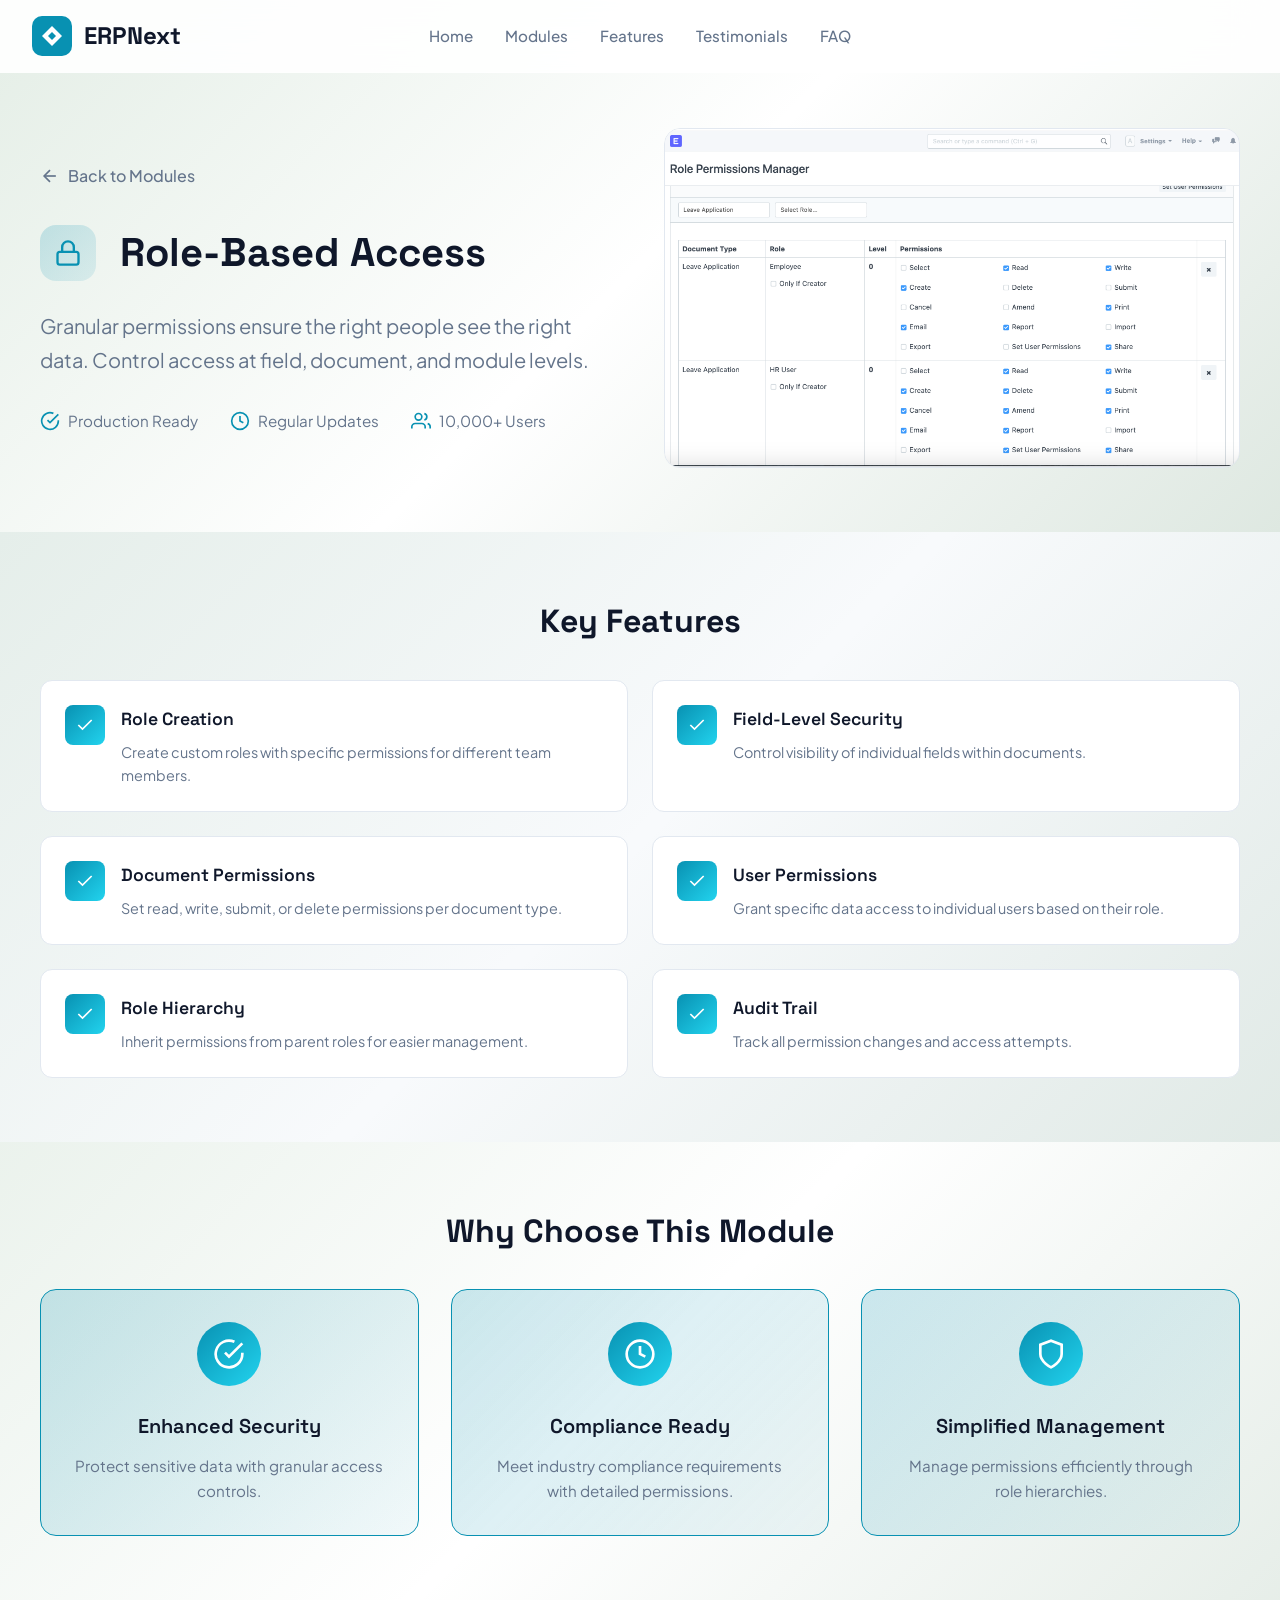
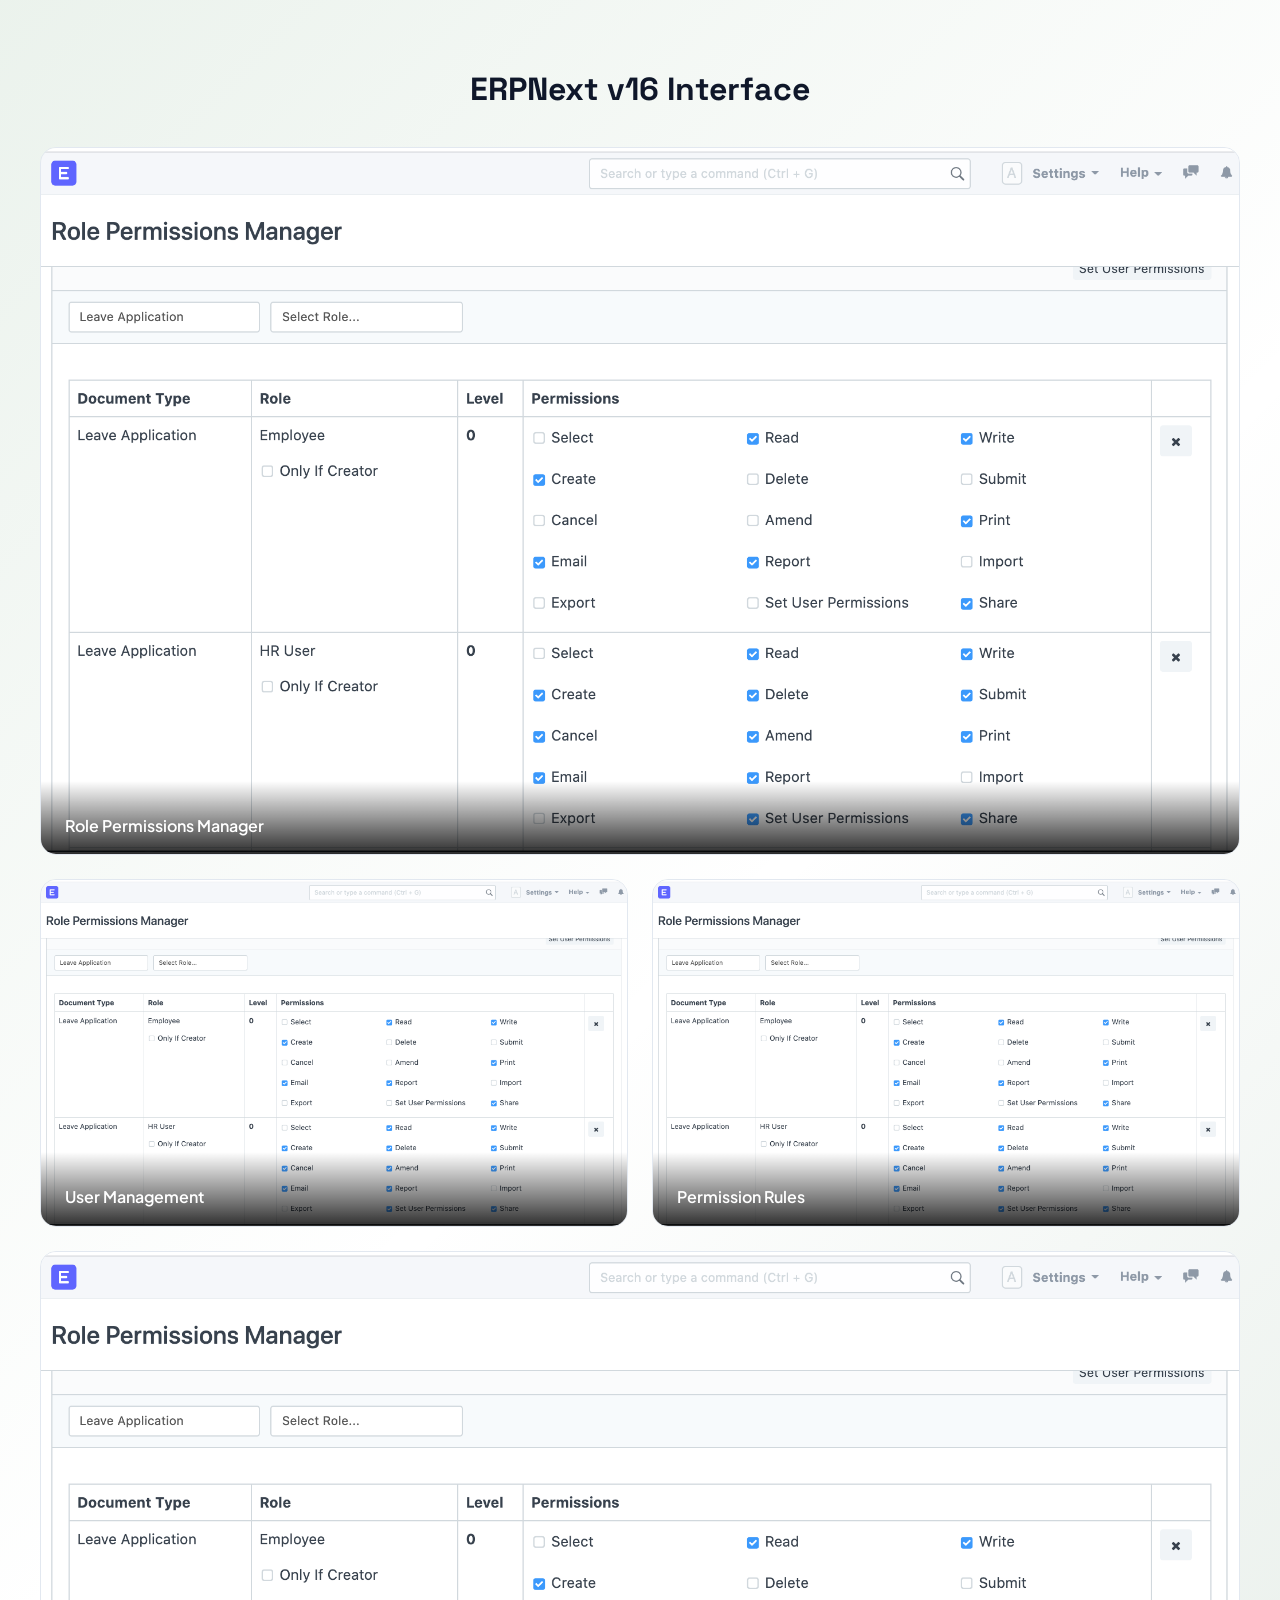
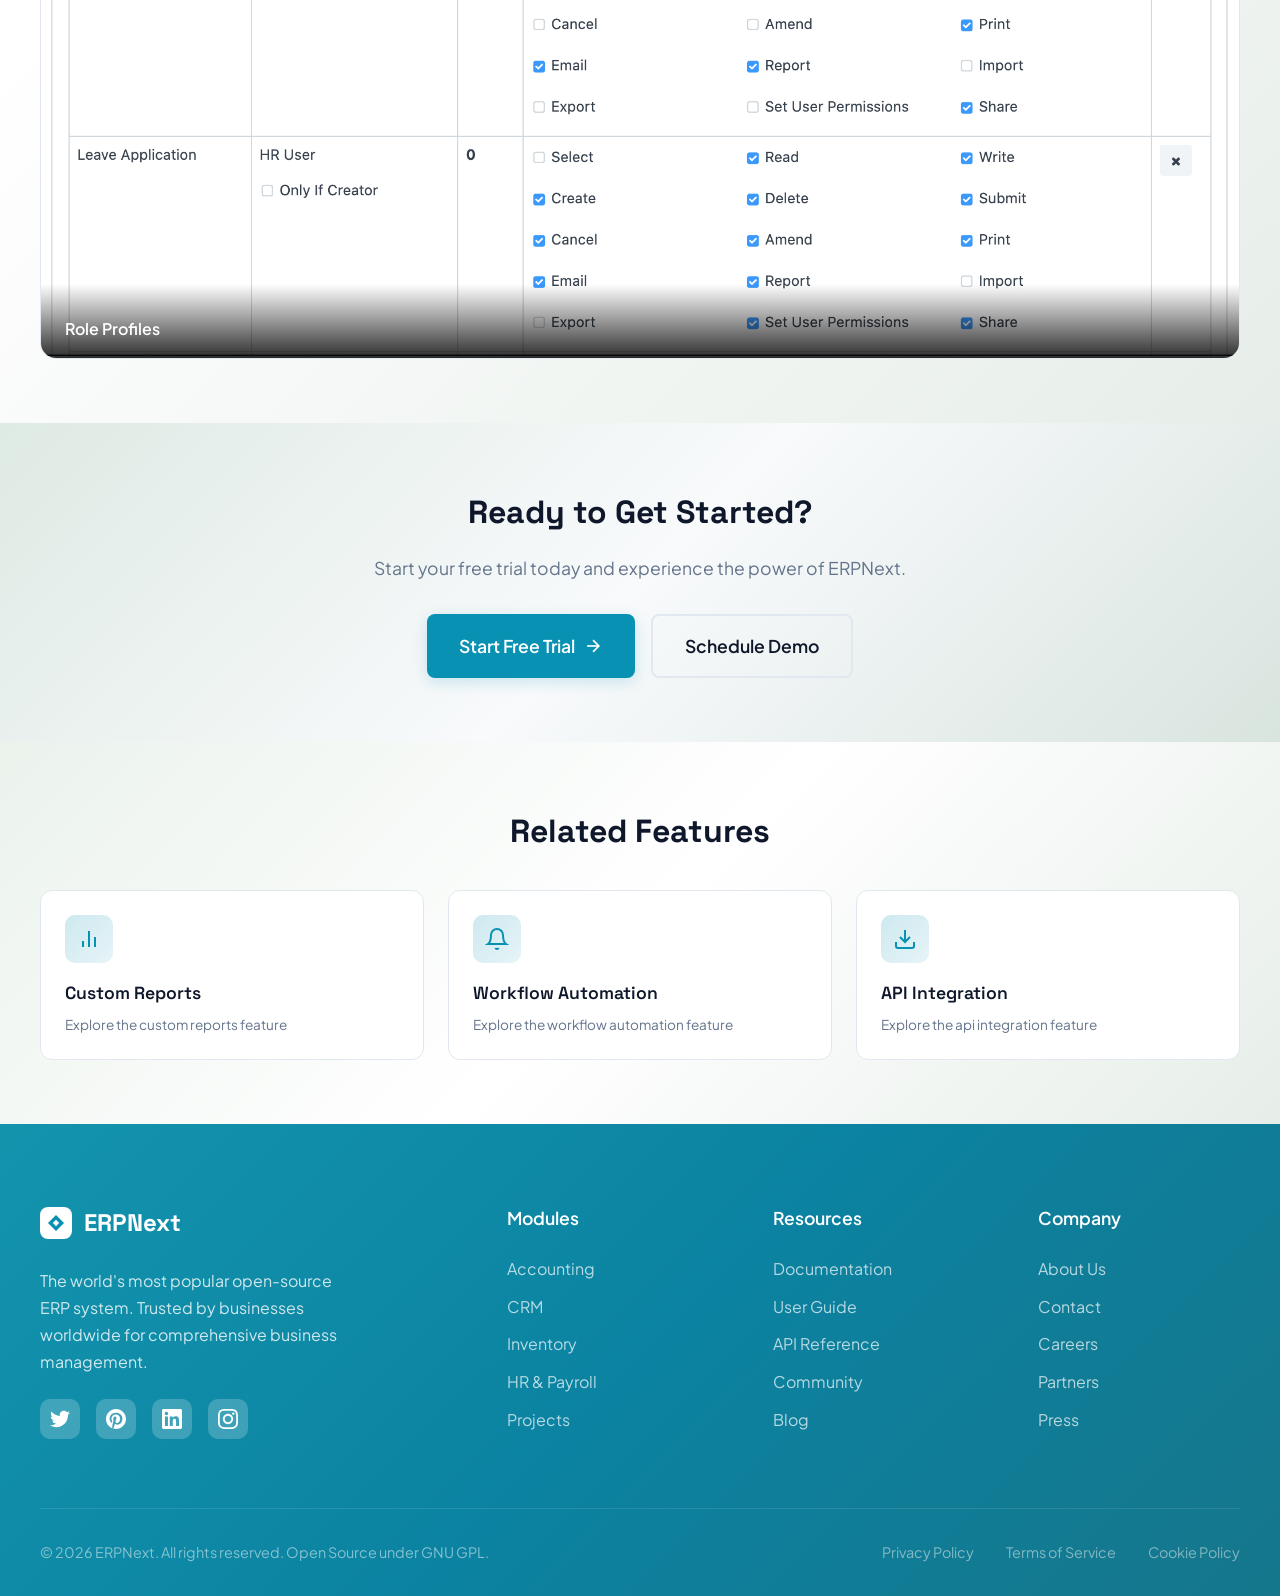
==== feature-detail.html @ 93c8893d "Fix logo link in feature-detail" ====
<!DOCTYPE html>
<html lang="en">
<head>
    <meta charset="UTF-8">
    <meta name="viewport" content="width=device-width, initial-scale=1.0, maximum-scale=1.0, user-scalable=no">
    <title>ERPNext - Feature Details</title>
    <link rel="preconnect" href="https://fonts.googleapis.com">
    <link rel="preconnect" href="https://fonts.gstatic.com" crossorigin>
    <link rel="stylesheet" href="https://fonts.googleapis.com/css2?family=Plus+Jakarta+Sans:wght@400;500;600;700;800&family=Space+Grotesk:wght@500;600;700&display=swap">
    <link rel="icon" type="image/svg+xml" href="data:image/svg+xml,%3Csvg viewBox='0 0 40 40' xmlns='http://www.w3.org/2000/svg'%3E%3Crect width='40' height='40' rx='10' fill='%230891b2'/%3E%3Cpath d='M10 20L20 10L30 20L20 30L10 20Z' fill='white'/%3E%3Cpath d='M20 16L24 20L20 24L16 20L20 16Z' fill='%230891b2'/%3E%3C/svg%3E">
    <link rel="stylesheet" href="styles.css">
    <style>
        /* Module Detail Page Styles */
        * {
            touch-action: manipulation;
        }

        html {
            touch-action: manipulation;
            -webkit-text-size-adjust: none;
            -moz-text-size-adjust: none;
            -ms-text-size-adjust: none;
            text-size-adjust: none;
        }

        .module-detail-layout {
            display: grid;
            grid-template-columns: 1fr 1fr;
            gap: 3rem;
            align-items: center;
        }

.module-detail-content {
            order: 1;
        }

        .module-detail-visual {
            order: 2;
        }

.module-detail-visual {
            cursor: pointer;
        }

        .module-detail-visual img {
            cursor: pointer;
        }

        /* Screenshot Modal */
        .screenshot-modal {
            display: none;
            position: fixed;
            inset: 0;
            background: rgba(0, 0, 0, 0.9);
            z-index: 9999;
            align-items: center;
            justify-content: center;
            padding: 2rem;
            touch-action: auto;
        }

        .screenshot-modal.active {
            display: flex;
        }

        .screenshot-modal img {
            max-width: 95%;
            max-height: 95vh;
            border-radius: 12px;
            box-shadow: 0 20px 60px rgba(0, 0, 0, 0.5);
            transform-origin: center center;
            transition: transform 0.1s ease-out;
        }

        .screenshot-modal .modal-close {
            position: absolute;
            top: 1.5rem;
            right: 1.5rem;
            width: 48px;
            height: 48px;
            background: rgba(255, 255, 255, 0.1);
            border: none;
            border-radius: 50%;
            cursor: pointer;
            display: flex;
            align-items: center;
            justify-content: center;
        }

        .screenshot-modal .modal-close svg {
            width: 24px;
            height: 24px;
            stroke: white;
        }

        .screenshot-modal .modal-close:hover {
            background: rgba(255, 255, 255, 0.2);
        }

        .module-detail-visual img {
            width: 100%;
            border-radius: 16px;
            box-shadow: 0 20px 60px rgba(0, 0, 0, 0.15);
            border: 1px solid var(--border);
            position: relative;
            transition: transform 0.3s ease, box-shadow 0.3s ease;
        }

        .module-detail-visual:hover img {
            transform: translateY(-8px);
            box-shadow: 0 30px 80px rgba(0, 0, 0, 0.25);
        }

        .module-detail-visual {
            overflow: hidden;
            border-radius: 16px;
        }

        .module-detail-visual {
            position: relative;
            cursor: pointer;
        }

        .module-detail-visual .screenshot-logo-watermark {
            position: absolute;
            top: 0;
            left: 0;
            width: 36px;
            height: 36px;
            background: #0891b2;
            display: flex;
            align-items: center;
            justify-content: center;
            box-shadow: 0 4px 12px rgba(8, 145, 178, 0.35);
            z-index: 10;
            pointer-events: none;
        }

        .module-detail-visual .screenshot-logo-watermark svg {
            width: 20px;
            height: 20px;
        }

        .module-detail-visual .screenshot-logo-watermark svg rect {
            fill: #0891b2;
        }

        .module-detail-visual .screenshot-logo-watermark svg path:first-child {
            fill: #ffffff;
        }

        .module-detail-visual .screenshot-logo-watermark svg path:last-child {
            fill: #0891b2;
        }

        @media (max-width: 900px) {
            .module-detail-layout {
                grid-template-columns: 1fr;
            }
            .module-detail-content {
                order: 1;
            }
            .module-detail-visual {
                order: 2;
            }
        }

        .module-detail-header {
            padding: 8rem 2rem 4rem;
            background: var(--surface);
            position: relative;
            overflow: hidden;
        }

        .module-detail-header::before {
            content: '';
            position: absolute;
            inset: 0;
            background: linear-gradient(135deg, rgba(120, 170, 130, 0.2) 0%, transparent 50%, rgba(90, 140, 105, 0.2) 100%);
            pointer-events: none;
            z-index: 0;
        }

        .module-detail-container {
            max-width: 1200px;
            margin: 0 auto;
            position: relative;
            z-index: 1;
        }

        .back-link {
            display: inline-flex;
            align-items: center;
            gap: 0.5rem;
            color: var(--text-muted);
            text-decoration: none;
            font-weight: 500;
            margin-bottom: 2rem;
            transition: color 0.3s ease;
        }

        .back-link:hover {
            color: var(--accent);
        }

        .back-link svg {
            width: 1.25rem;
            height: 1.25rem;
        }

        .module-detail-title {
            display: flex;
            align-items: center;
            gap: 1.5rem;
            margin-bottom: 1.5rem;
        }

        .module-detail-icon {
            width: 3.5rem;
            height: 3.5rem;
            background: linear-gradient(135deg, var(--accent-glow) 0%, rgba(8, 145, 178, 0.1) 100%);
            border-radius: 1rem;
            display: flex;
            align-items: center;
            justify-content: center;
            color: var(--accent);
        }

        .module-detail-icon svg {
            width: 1.75rem;
            height: 1.75rem;
        }

        .module-detail-title h1 {
            font-family: 'Space Grotesk', sans-serif;
            font-size: 2.5rem;
            font-weight: 700;
            color: var(--primary);
            margin: 0;
        }

        .module-detail-description {
            font-size: 1.25rem;
            color: var(--text-muted);
            max-width: 800px;
            line-height: 1.7;
            margin-bottom: 2rem;
        }

        .module-meta {
            display: flex;
            gap: 2rem;
            flex-wrap: wrap;
        }

        .meta-item {
            display: flex;
            align-items: center;
            gap: 0.5rem;
            color: var(--text-muted);
            font-size: 0.95rem;
        }

        .meta-item svg {
            width: 1.25rem;
            height: 1.25rem;
            color: var(--accent);
        }

        /* Features List Section */
        .module-features {
            padding: 4rem 2rem;
            background: var(--surface-alt);
            position: relative;
        }

        .module-features::before {
            content: '';
            position: absolute;
            inset: 0;
            background: linear-gradient(135deg, rgba(120, 170, 130, 0.15) 0%, transparent 50%, rgba(90, 140, 105, 0.15) 100%);
            pointer-events: none;
            z-index: 0;
        }

        .features-container {
            max-width: 1200px;
            margin: 0 auto;
            position: relative;
            z-index: 1;
        }

        .features-section-title {
            font-family: 'Space Grotesk', sans-serif;
            font-size: 2rem;
            font-weight: 700;
            color: var(--primary);
            margin-bottom: 2rem;
            text-align: center;
        }

        .features-list {
            display: grid;
            grid-template-columns: repeat(2, 1fr);
            gap: 1.5rem;
        }

        .feature-item {
            background: var(--surface);
            border: 1px solid var(--border);
            border-radius: 12px;
            padding: 1.5rem;
            display: flex;
            align-items: flex-start;
            gap: 1rem;
            transition: all 0.3s ease;
        }

        .feature-item:hover {
            border-color: var(--accent);
            transform: translateY(-2px);
            box-shadow: 0 10px 30px rgba(0, 0, 0, 0.08);
        }

        .feature-item-icon {
            width: 2.5rem;
            height: 2.5rem;
            background: linear-gradient(135deg, var(--accent) 0%, var(--accent-light) 100%);
            border-radius: 8px;
            display: flex;
            align-items: center;
            justify-content: center;
            color: white;
            flex-shrink: 0;
        }

        .feature-item-icon svg {
            width: 1.25rem;
            height: 1.25rem;
        }

        .feature-item-content h3 {
            font-family: 'Space Grotesk', sans-serif;
            font-size: 1.1rem;
            font-weight: 600;
            color: var(--primary);
            margin-bottom: 0.5rem;
        }

        .feature-item-content p {
            color: var(--text-muted);
            font-size: 0.9rem;
            line-height: 1.6;
            margin: 0;
        }

        /* Benefits Section */
        .module-benefits {
            padding: 4rem 2rem;
            background: var(--surface);
            position: relative;
        }

        .module-benefits::before {
            content: '';
            position: absolute;
            inset: 0;
            background: linear-gradient(135deg, rgba(120, 170, 130, 0.15) 0%, transparent 50%, rgba(90, 140, 105, 0.15) 100%);
            pointer-events: none;
            z-index: 0;
        }

        .benefits-container {
            max-width: 1200px;
            margin: 0 auto;
            position: relative;
            z-index: 1;
        }

        .benefits-grid {
            display: grid;
            grid-template-columns: repeat(3, 1fr);
            gap: 2rem;
        }

        .benefit-card {
            background: linear-gradient(135deg, var(--accent-glow) 0%, rgba(8, 145, 178, 0.05) 100%);
            border: 1px solid var(--accent);
            border-radius: 16px;
            padding: 2rem;
            text-align: center;
            transition: all 0.3s ease;
        }

        .benefit-card:hover {
            transform: translateY(-0.5rem);
            box-shadow: 0 15px 40px rgba(8, 145, 178, 0.15);
        }

        .benefit-icon {
            width: 4rem;
            height: 4rem;
            background: linear-gradient(135deg, var(--accent) 0%, var(--accent-light) 100%);
            border-radius: 50%;
            display: flex;
            align-items: center;
            justify-content: center;
            color: white;
            margin: 0 auto 1.5rem;
        }

        .benefit-icon svg {
            width: 2rem;
            height: 2rem;
        }

        .benefit-card h3 {
            font-family: 'Space Grotesk', sans-serif;
            font-size: 1.25rem;
            font-weight: 600;
            color: var(--primary);
            margin-bottom: 0.75rem;
        }

        .benefit-card p {
            color: var(--text-muted);
            font-size: 0.95rem;
            line-height: 1.6;
            margin: 0;
        }

        /* CTA Section */
        .module-cta {
            padding: 4rem 2rem;
            background: var(--surface-alt);
            position: relative;
            text-align: center;
        }

        .module-cta::before {
            content: '';
            position: absolute;
            inset: 0;
            background: linear-gradient(135deg, rgba(120, 170, 130, 0.2) 0%, transparent 50%, rgba(90, 140, 105, 0.2) 100%);
            pointer-events: none;
            z-index: 0;
        }

        .module-cta-content {
            position: relative;
            z-index: 1;
            max-width: 600px;
            margin: 0 auto;
        }

        .module-cta h2 {
            font-family: 'Space Grotesk', sans-serif;
            font-size: 2rem;
            font-weight: 700;
            color: var(--primary);
            margin-bottom: 1rem;
        }

        .module-cta p {
            color: var(--text-muted);
            margin-bottom: 2rem;
            font-size: 1.1rem;
        }

        /* Related Modules */
        .related-modules {
            padding: 4rem 2rem;
            background: var(--surface);
            position: relative;
        }

        .related-modules::before {
            content: '';
            position: absolute;
            inset: 0;
            background: linear-gradient(135deg, rgba(120, 170, 130, 0.15) 0%, transparent 50%, rgba(90, 140, 105, 0.15) 100%);
            pointer-events: none;
            z-index: 0;
        }

        .related-container {
            max-width: 1200px;
            margin: 0 auto;
            position: relative;
            z-index: 1;
        }

        .related-grid {
            display: grid;
            grid-template-columns: repeat(3, 1fr);
            gap: 1.5rem;
        }

        .related-card {
            background: var(--surface);
            border: 1px solid var(--border);
            border-radius: 12px;
            padding: 1.5rem;
            text-decoration: none;
            transition: all 0.3s ease;
            display: block;
        }

        .related-card:hover {
            border-color: var(--accent);
            transform: translateY(-0.25rem);
            box-shadow: 0 10px 30px rgba(0, 0, 0, 0.08);
        }

        .related-card-icon {
            width: 3rem;
            height: 3rem;
            background: linear-gradient(135deg, var(--accent-glow) 0%, rgba(8, 145, 178, 0.1) 100%);
            border-radius: 10px;
            display: flex;
            align-items: center;
            justify-content: center;
            color: var(--accent);
            margin-bottom: 1rem;
        }

        .related-card-icon svg {
            width: 1.5rem;
            height: 1.5rem;
        }

        .related-card h3 {
            font-family: 'Space Grotesk', sans-serif;
            font-size: 1.1rem;
            font-weight: 600;
            color: var(--primary);
            margin-bottom: 0.5rem;
        }

        .related-card p {
            color: var(--text-muted);
            font-size: 0.85rem;
            line-height: 1.5;
            margin: 0;
        }

        /* Screenshots Section */
        .module-screenshots {
            padding: 4rem 2rem;
            background: var(--surface);
            position: relative;
        }

        .module-screenshots::before {
            content: '';
            position: absolute;
            inset: 0;
            background: linear-gradient(135deg, rgba(120, 170, 130, 0.15) 0%, transparent 50%, rgba(90, 140, 105, 0.15) 100%);
            pointer-events: none;
            z-index: 0;
        }

        .screenshots-container {
            max-width: 1200px;
            margin: 0 auto;
            position: relative;
            z-index: 1;
        }

        .screenshot-gallery {
            display: grid;
            grid-template-columns: repeat(2, 1fr);
            gap: 1.5rem;
        }

.screenshot-item {
            border-radius: 16px;
            overflow: hidden;
            border: 1px solid var(--border);
            background: var(--surface);
            transition: all 0.3s ease;
            position: relative;
        }

        .screenshot-item .screenshot-logo-watermark {
            position: absolute;
            top: 1rem;
            right: 1rem;
        }

        .screenshot-item:hover {
            transform: translateY(-0.25rem);
            box-shadow: 0 15px 40px rgba(0, 0, 0, 0.12);
            border-color: var(--accent);
        }

        .screenshot-item.full-width {
            grid-column: span 2;
        }

        .screenshot-item img {
            width: 100%;
            height: auto;
            display: block;
            transition: transform 0.3s ease;
        }

        .screenshot-item:hover img {
            transform: scale(1.02);
        }

        .screenshot-label {
            position: absolute;
            bottom: 0;
            left: 0;
            right: 0;
            background: linear-gradient(to top, rgba(0,0,0,0.8), transparent);
            color: white;
            padding: 2rem 1.5rem 1rem;
            font-weight: 600;
            font-size: 1rem;
        }

        /* Mobile Styles */
        @media (max-width: 1024px) {
            .module-detail-header {
                padding: 6rem 1.5rem 3rem;
            }

            .module-detail-title {
                flex-direction: column;
                align-items: flex-start;
                gap: 1rem;
            }

            .module-detail-title h1 {
                font-size: 2.5rem;
            }

            .features-list {
                grid-template-columns: 1fr;
            }

            .benefits-grid {
                grid-template-columns: 1fr;
            }

            .related-grid {
                grid-template-columns: 1fr;
            }

            .screenshot-gallery {
                grid-template-columns: 1fr;
            }

            .screenshot-item.full-width {
                grid-column: span 1;
            }

            .module-features,
            .module-benefits,
            .module-cta,
            .related-modules,
            .module-screenshots {
                padding: 3rem 1.5rem;
            }
        }

        @media (max-width: 480px) {
            .module-detail-title h1 {
                font-size: 2rem;
            }

            .module-detail-icon {
                width: 4rem;
                height: 4rem;
            }

            .module-meta {
                flex-direction: column;
                gap: 1rem;
            }
        }

        /* Hide sections not for current module */
        .hidden {
            display: none !important;
        }
    </style>
</head>
<body>
    <!-- Navigation -->
    <nav class="nav">
        <a href="/home" class="nav-logo">
            <svg viewBox="0 0 40 40" fill="none" xmlns="http://www.w3.org/2000/svg">
                <rect width="40" height="40" rx="10" fill="#0891b2"/>
                <path d="M10 20L20 10L30 20L20 30L10 20Z" fill="white"/>
                <path d="M20 16L24 20L20 24L16 20L20 16Z" fill="#0891b2"/>
            </svg>
            <span>ERPNext</span>
        </a>
        <button class="nav-toggle" aria-label="Toggle menu">
            <svg class="icon-hamburger" viewBox="0 0 24 24" fill="none" stroke="currentColor" stroke-width="2">
                <line x1="3" y1="6" x2="21" y2="6"></line>
                <line x1="3" y1="12" x2="21" y2="12"></line>
                <line x1="3" y1="18" x2="21" y2="18"></line>
            </svg>
            <svg class="icon-close" viewBox="0 0 24 24" fill="none" stroke="currentColor" stroke-width="2" style="display: none;">
                <line x1="18" y1="6" x2="6" y2="18"></line>
                <line x1="6" y1="6" x2="18" y2="18"></line>
            </svg>
        </button>
        <ul class="nav-links">
            <li><a href="/home#hero">Home</a></li>
            <li><a href="/home#modules">Modules</a></li>
            <li><a href="/home#features">Features</a></li>
            <li><a href="/home#testimonials">Testimonials</a></li>
            <li><a href="/home#faq">FAQ</a></li>
        </ul>
    </nav>

    <!-- Screenshot Modal -->
    <div class="screenshot-modal" id="screenshotModal">
        <button class="modal-close" onclick="closeModal()">
            <svg viewBox="0 0 24 24" fill="none" stroke-width="2">
                <line x1="18" y1="6" x2="6" y2="18"></line>
                <line x1="6" y1="6" x2="18" y2="18"></line>
            </svg>
        </button>
        <img src="" alt="Full size screenshot" id="modalImage">
    </div>

    <!-- Module Detail Header -->
    <header class="module-detail-header">
        <div class="module-detail-container">
            <div class="module-detail-layout">
                <div class="module-detail-content">
                    <a href="/home#modules" class="back-link">
                        <svg viewBox="0 0 24 24" fill="none" stroke="currentColor" stroke-width="2">
                            <line x1="19" y1="12" x2="5" y2="12"></line>
                            <polyline points="12 19 5 12 12 5"></polyline>
                        </svg>
                        Back to Modules
                    </a>
                    <div class="module-detail-title">
                        <div class="module-detail-icon" id="moduleIcon">
                            <!-- Dynamic icon -->
                        </div>
                        <h1 id="moduleTitle">Module Name</h1>
                    </div>
                    <p class="module-detail-description" id="moduleDescription">
                        Module description goes here.
                    </p>
                    <div class="module-meta">
                        <div class="meta-item">
                            <svg viewBox="0 0 24 24" fill="none" stroke="currentColor" stroke-width="2">
                                <path d="M22 11.08V12a10 10 0 1 1-5.93-9.14"></path>
                                <polyline points="22 4 12 14.01 9 11.01"></polyline>
                            </svg>
                            <span>Production Ready</span>
                        </div>
                        <div class="meta-item">
                            <svg viewBox="0 0 24 24" fill="none" stroke="currentColor" stroke-width="2">
                                <circle cx="12" cy="12" r="10"></circle>
                                <polyline points="12 6 12 12 16 14"></polyline>
                            </svg>
                            <span>Regular Updates</span>
                        </div>
                        <div class="meta-item">
                            <svg viewBox="0 0 24 24" fill="none" stroke="currentColor" stroke-width="2">
                                <path d="M17 21v-2a4 4 0 0 0-4-4H5a4 4 0 0 0-4 4v2"></path>
                                <circle cx="9" cy="7" r="4"></circle>
                                <path d="M23 21v-2a4 4 0 0 0-3-3.87"></path>
                                <path d="M16 3.13a4 4 0 0 1 0 7.75"></path>
                            </svg>
                            <span>10,000+ Users</span>
                        </div>
                    </div>
                </div>
                <div class="module-detail-visual">
                    <img id="mainScreenshot" src="" alt="Module Preview" loading="lazy" style="display: none;">
                </div>
            </div>
        </div>
    </header>

    <!-- Features Section -->
    <section class="module-features" id="features">
        <div class="features-container">
            <h2 class="features-section-title">Key Features</h2>
            <div class="features-list" id="featuresList">
                <!-- Dynamic features -->
            </div>
        </div>
    </section>

    <!-- Benefits Section -->
    <section class="module-benefits" id="benefits">
        <div class="benefits-container">
            <h2 class="features-section-title">Why Choose This Module</h2>
            <div class="benefits-grid" id="benefitsGrid">
                <!-- Dynamic benefits -->
            </div>
        </div>
    </section>

    <!-- Screenshots Section -->
    <section class="module-screenshots">
        <div class="screenshots-container">
            <h2 class="features-section-title">ERPNext v16 Interface</h2>
            <div class="screenshot-gallery" id="screenshotGallery">
                <!-- Dynamic screenshots -->
            </div>
        </div>
    </section>

    <!-- CTA Section -->
    <section class="module-cta">
        <div class="module-cta-content">
            <h2>Ready to Get Started?</h2>
            <p>Start your free trial today and experience the power of ERPNext.</p>
            <div class="cta-buttons">
                <a href="#" class="btn btn-primary btn-large">
                    Start Free Trial
                    <svg width="20" height="20" viewBox="0 0 24 24" fill="none" stroke="currentColor" stroke-width="2">
                        <line x1="5" y1="12" x2="19" y2="12"></line>
                        <polyline points="12 5 19 12 12 19"></polyline>
                    </svg>
                </a>
                <a href="#" class="btn btn-secondary btn-large">Schedule Demo</a>
            </div>
        </div>
    </section>

    <!-- Related Features -->
    <section class="related-modules">
        <div class="related-container">
            <h2 class="features-section-title">Related Features</h2>
            <div class="related-grid" id="relatedGrid">
                <!-- Dynamic related features -->
            </div>
        </div>
    </section>

    <!-- Footer -->
    <footer class="footer">
        <div class="footer-grid">
            <div class="footer-brand">
                <div class="footer-logo">
                    <svg viewBox="0 0 40 40" fill="none" xmlns="http://www.w3.org/2000/svg">
                        <rect width="40" height="40" rx="10" fill="white"/>
                        <path d="M10 20L20 10L30 20L20 30L10 20Z" fill="#0891b2"/>
                        <path d="M20 16L24 20L20 24L16 20L20 16Z" fill="white"/>
                    </svg>
                    <span>ERPNext</span>
                </div>
                <p>The world's most popular open-source ERP system. Trusted by businesses worldwide for comprehensive business management.</p>
                <div class="footer-social">
                    <a href="#">
                        <svg viewBox="0 0 24 24" fill="currentColor">
                            <path d="M24 4.557c-.883.392-1.832.656-2.828.775 1.017-.609 1.798-1.574 2.165-2.724-.951.564-2.005.974-3.127 1.195-.897-.957-2.178-1.555-3.594-1.555-3.179 0-5.515 2.966-4.797 6.045-4.091-.205-7.719-2.165-10.148-5.144-1.29 2.213-.669 5.108 1.523 6.574-.806-.026-1.566-.247-2.229-.616-.054 2.281 1.581 4.415 3.949 4.89-.693.188-1.452.232-2.224.084.626 1.956 2.444 3.379 4.6 3.419-2.07 1.623-4.678 2.348-7.29 2.04 2.179 1.397 4.768 2.212 7.548 2.212 9.142 0 14.307-7.721 13.995-14.646.962-.695 1.797-1.562 2.457-2.549z"/>
                        </svg>
                    </a>
                    <a href="#">
                        <svg viewBox="0 0 24 24" fill="currentColor">
                            <path d="M12 0c-6.626 0-12 5.363-12 12 0 5.084 3.163 9.426 7.627 11.174-.105-.949-.2-2.405.042-3.441.218-.937 1.407-5.965 1.407-5.965s-.359-.719-.359-1.782c0-1.668.967-2.914 2.171-2.914 1.023 0 1.518.769 1.518 1.69 0 1.029-.655 2.568-.994 3.995-.283 1.194.599 2.169 1.777 2.169 2.133 0 3.772-2.249 3.772-5.495 0-2.873-2.064-4.882-5.012-4.882-3.414 0-5.418 2.561-5.418 5.207 0 1.031.397 2.138.893 2.738.098.119.112.224.083.345l-.333 1.36c-.053.22-.174.267-.402.161-1.499-.698-2.436-2.889-2.436-4.649 0-3.785 2.75-7.262 7.929-7.262 4.163 0 7.398 2.967 7.398 6.931 0 4.136-2.607 7.464-6.227 7.464-1.216 0-2.359-.631-2.75-1.378l-.748 2.853c-.271 1.043-1.002 2.35-1.492 3.146 1.124.347 2.317.535 3.554.535 6.627 0 12-5.373 12-12 0-6.628-5.373-12-12-12z"/>
                        </svg>
                    </a>
                    <a href="#">
                        <svg viewBox="0 0 24 24" fill="currentColor">
                            <path d="M20.447 20.452h-3.554v-5.569c0-1.328-.027-3.037-1.852-3.037-1.853 0-2.136 1.445-2.136 2.939v5.667H9.351V9h3.414v1.561h.046c.477-.9 1.637-1.85 3.37-1.85 3.601 0 4.267 2.37 4.267 5.455v6.286zM5.337 7.433c-1.144 0-2.063-.926-2.063-2.065 0-1.138.92-2.063 2.063-2.063 1.14 0 2.064.925 2.064 2.063 0 1.139-.925 2.065-2.064 2.065zm1.782 13.019H3.555V9h3.564v11.452zM22.225 0H1.771C.792 0 0 .774 0 1.729v20.542C0 23.227.792 24 1.771 24h20.451C23.2 24 24 23.227 24 22.271V1.729C24 .774 23.2 0 22.222 0h.003z"/>
                        </svg>
                    </a>
                    <a href="#">
                        <svg viewBox="0 0 24 24" fill="currentColor">
                            <path d="M12 2.163c3.204 0 3.584.012 4.85.07 3.252.148 4.771 1.691 4.919 4.919.058 1.265.069 1.645.069 4.849 0 3.205-.012 3.584-.069 4.849-.149 3.225-1.664 4.771-4.919 4.919-1.266.058-1.644.07-4.85.07-3.204 0-3.584-.012-4.849-.07-3.26-.149-4.771-1.699-4.919-4.92-.058-1.265-.07-1.644-.07-4.849 0-3.204.013-3.583.07-4.849.149-3.227 1.664-4.771 4.919-4.919 1.266-.057 1.645-.069 4.849-.069zm0-2.163c-3.259 0-3.667.014-4.947.072-4.358.2-6.78 2.618-6.98 6.98-.059 1.281-.073 1.689-.073 4.948 0 3.259.014 3.668.072 4.948.2 4.358 2.618 6.78 6.98 6.98 1.281.058 1.689.072 4.948.072 3.259 0 3.668-.014 4.948-.072 4.354-.2 6.782-2.618 6.979-6.98.059-1.28.073-1.689.073-4.948 0-3.259-.014-3.667-.072-4.947-.196-4.354-2.617-6.78-6.979-6.98-1.281-.059-1.69-.073-4.949-.073zm0 5.838c-3.403 0-6.162 2.759-6.162 6.162s2.759 6.163 6.162 6.163 6.162-2.759 6.162-6.163c0-3.403-2.759-6.162-6.162-6.162zm0 10.162c-2.209 0-4-1.79-4-4 0-2.209 1.791-4 4-4s4 1.791 4 4c0 2.21-1.791 4-4 4zm6.406-11.845c-.796 0-1.441.645-1.441 1.44s.645 1.44 1.441 1.44c.795 0 1.439-.645 1.439-1.44s-.644-1.44-1.439-1.44z"/>
                        </svg>
                    </a>
                </div>
            </div>
            <div class="footer-column footer-modules">
                <h4>Modules</h4>
                <ul class="footer-links">
                    <li><a href="module-detail.html?module=accounting">Accounting</a></li>
                    <li><a href="module-detail.html?module=crm">CRM</a></li>
                    <li><a href="module-detail.html?module=inventory">Inventory</a></li>
                    <li><a href="module-detail.html?module=hr">HR & Payroll</a></li>
                    <li><a href="module-detail.html?module=projects">Projects</a></li>
                </ul>
            </div>
            <div class="footer-column footer-resources">
                <h4>Resources</h4>
                <ul class="footer-links">
                    <li><a href="#">Documentation</a></li>
                    <li><a href="#">User Guide</a></li>
                    <li><a href="#">API Reference</a></li>
                    <li><a href="#">Community</a></li>
                    <li><a href="#">Blog</a></li>
                </ul>
            </div>
            <div class="footer-column footer-company">
                <h4>Company</h4>
                <ul class="footer-links">
                    <li><a href="#">About Us</a></li>
                    <li><a href="#">Contact</a></li>
                    <li><a href="#">Careers</a></li>
                    <li><a href="#">Partners</a></li>
                    <li><a href="#">Press</a></li>
                </ul>
            </div>
        </div>
        <div class="footer-bottom">
            <p>&copy; 2026 ERPNext. All rights reserved. Open Source under GNU GPL.</p>
            <div class="footer-bottom-links">
                <a href="#">Privacy Policy</a>
                <a href="#">Terms of Service</a>
                <a href="#">Cookie Policy</a>
            </div>
        </div>
    </footer>

    <script src="script.js"></script>
<script>
        // Feature Data from ERPNext Official Documentation
        const featureData = {
            roles: {
                title: "Role-Based Access",
                description: "Granular permissions ensure the right people see the right data. Control access at field, document, and module levels.",
                icon: `<svg viewBox="0 0 24 24" fill="none" stroke="currentColor" stroke-width="2">
                    <rect x="3" y="11" width="18" height="11" rx="2" ry="2"></rect>
                    <path d="M7 11V7a5 5 0 0 1 10 0v4"></path>
                </svg>`,
                mainScreenshot: "images/feature-roles.png",
                screenshots: [
                    { label: "Role Permissions Manager", src: "images/feature-roles.png" },
                    { label: "User Management", src: "images/feature-roles.png" },
                    { label: "Permission Rules", src: "images/feature-roles.png" },
                    { label: "Role Profiles", src: "images/feature-roles.png" }
                ],
                features: [
                    { title: "Role Creation", description: "Create custom roles with specific permissions for different team members." },
                    { title: "Field-Level Security", description: "Control visibility of individual fields within documents." },
                    { title: "Document Permissions", description: "Set read, write, submit, or delete permissions per document type." },
                    { title: "User Permissions", description: "Grant specific data access to individual users based on their role." },
                    { title: "Role Hierarchy", description: "Inherit permissions from parent roles for easier management." },
                    { title: "Audit Trail", description: "Track all permission changes and access attempts." }
                ],
                benefits: [
                    { title: "Enhanced Security", description: "Protect sensitive data with granular access controls." },
                    { title: "Compliance Ready", description: "Meet industry compliance requirements with detailed permissions." },
                    { title: "Simplified Management", description: "Manage permissions efficiently through role hierarchies." }
                ],
                related: ["reports", "workflow", "api"]
            },
            reports: {
                title: "Custom Reports",
                description: "Build any report you need with our powerful report builder. Generate insights with just a few clicks.",
                icon: `<svg viewBox="0 0 24 24" fill="none" stroke="currentColor" stroke-width="2">
                    <line x1="18" y1="20" x2="18" y2="10"></line>
                    <line x1="12" y1="20" x2="12" y2="4"></line>
                    <line x1="6" y1="20" x2="6" y2="14"></line>
                </svg>`,
                mainScreenshot: "images/feature-reports.png",
                screenshots: [
                    { label: "Report Builder", src: "images/feature-reports.png" },
                    { label: "Report Filters", src: "images/feature-reports.png" },
                    { label: "Query Reports", src: "images/feature-reports.png" },
                    { label: "Script Reports", src: "images/feature-reports.png" }
                ],
                features: [
                    { title: "Drag & Drop Builder", description: "Create reports visually with drag and drop interface." },
                    { title: "Custom Formulas", description: "Add calculated fields with custom formulas and expressions." },
                    { title: "Conditional Formatting", description: "Highlight data based on conditions and thresholds." },
                    { title: "Multiple Data Sources", description: "Combine data from multiple DocTypes in one report." },
                    { title: "Scheduled Reports", description: "Automatically generate and email reports on schedule." },
                    { title: "Export Options", description: "Export to PDF, Excel, CSV, or print directly." }
                ],
                benefits: [
                    { title: "Instant Insights", description: "Get the information you need without manual calculations." },
                    { title: "Data Visualization", description: "Present data in charts and graphs for better understanding." },
                    { title: "Time Savings", description: "Automate recurring reporting tasks." }
                ],
                related: ["roles", "api", "currency"]
            },
            currency: {
                title: "Multi-Currency",
                description: "Conduct business globally with support for multiple currencies, exchange rates, and international transactions.",
                icon: `<svg viewBox="0 0 24 24" fill="none" stroke="currentColor" stroke-width="2">
                    <circle cx="12" cy="12" r="10"></circle>
                    <polygon points="16.24 7.76 14.12 14.12 7.76 16.24 9.88 9.88 16.24 7.76"></polygon>
                </svg>`,
                mainScreenshot: "images/feature-currency.png",
                screenshots: [
                    { label: "Currency Exchange", src: "images/feature-currency.png" },
                    { label: "Exchange Rates", src: "images/feature-currency.png" },
                    { label: "Multi-Currency Transactions", src: "images/feature-currency.png" },
                    { label: "Currency Settings", src: "images/feature-currency.png" }
                ],
                features: [
                    { title: "150+ Currencies", description: "Support for over 150 world currencies." },
                    { title: "Real-Time Rates", description: "Automatic exchange rate updates from reliable sources." },
                    { title: "Revaluation", description: "Handle unrealized gains and losses accurately." },
                    { title: "Multi-Currency Accounting", description: "Maintain accounts in base and transaction currencies." },
                    { title: "Forex Gain/Loss", description: "Automatic calculation of foreign exchange differences." },
                    { title: "Currency Templates", description: "Set default currencies per customer or supplier." }
                ],
                benefits: [
                    { title: "Global Operations", description: "Seamlessly handle international transactions." },
                    { title: "Accurate Accounting", description: "Maintain precise financial records across currencies." },
                    { title: "Reduced Risk", description: "Track and manage foreign exchange exposure." }
                ],
                related: ["reports", "api", "currency"]
            },
            tax: {
                title: "Tax Compliance",
                description: "Stay compliant with GST, VAT, and local tax regulations. Automatic tax calculations and filing support.",
                icon: `<svg viewBox="0 0 24 24" fill="none" stroke="currentColor" stroke-width="2">
                    <path d="M12 22s8-4 8-10V5l-8-3-8 3v7c0 6 8 10 8 10z"></path>
                </svg>`,
                mainScreenshot: "images/feature-tax.png",
                screenshots: [
                    { label: "Tax Categories", src: "images/feature-tax.png" },
                    { label: "Tax Templates", src: "images/feature-tax.png" },
                    { label: "GST Settings", src: "images/feature-tax.png" },
                    { label: "Tax Reports", src: "images/feature-tax.png" }
                ],
                features: [
                    { title: "GST Support", description: "Full GST compliance with HSN codes, GSTIN validation." },
                    { title: "VAT Handling", description: "Configure VAT rates and thresholds by region." },
                    { title: "Tax Templates", description: "Pre-defined tax templates for common scenarios." },
                    { title: "Automatic Calculation", description: "Auto-calculate taxes on invoices and transactions." },
                    { title: "Tax Reports", description: "Generate detailed tax reports for filing." },
                    { title: "E-Way Bills", description: "Generate and manage e-way bills for transportation." }
                ],
                benefits: [
                    { title: "Compliance Guaranteed", description: "Stay legally compliant with automated tax handling." },
                    { title: "Error Reduction", description: "Eliminate manual tax calculation errors." },
                    { title: "Time Savings", description: "Auto-generated tax reports save hours of work." }
                ],
                related: ["reports", "tax", "api"]
            },
            workflow: {
                title: "Workflow Automation",
                description: "Automate repetitive tasks with powerful workflow engine. Set approvals, alerts, and custom business logic.",
                icon: `<svg viewBox="0 0 24 24" fill="none" stroke="currentColor" stroke-width="2">
                    <path d="M18 8A6 6 0 0 0 6 8c0 7-3 9-3 9h18s-3-2-3-9"></path>
                    <path d="M13.73 21a2 2 0 0 1-3.46 0"></path>
                </svg>`,
                mainScreenshot: "images/feature-workflow.png",
                screenshots: [
                    { label: "Workflow Builder", src: "images/feature-workflow.png" },
                    { label: "Workflow States", src: "images/feature-workflow.png" },
                    { label: "Approval Actions", src: "images/feature-workflow.png" },
                    { label: "Workflow Reports", src: "images/feature-workflow.png" }
                ],
                features: [
                    { title: "Visual Builder", description: "Design workflows with drag and drop state machine." },
                    { title: "Approval Chains", description: "Set multi-level approval workflows." },
                    { title: "Automatic Actions", description: "Trigger documents to be submitted, submitted, or emailed." },
                    { title: "Email Notifications", description: "Send alerts on state changes or specific events." },
                    { title: "Role-Based Routing", description: "Route documents to specific roles for approval." },
                    { title: "Workflow Reports", description: "Track workflow performance and bottlenecks." }
                ],
                benefits: [
                    { title: "Process Efficiency", description: "Eliminate manual follow-ups and approvals." },
                    { title: "Consistency", description: "Ensure business rules are followed every time." },
                    { title: "Visibility", description: "Track document progress through approval chains." }
                ],
                related: ["roles", "reports", "api"]
            },
            api: {
                title: "API Integration",
                description: "Connect ERPNext with your existing tools via REST API. Build custom integrations and automations.",
                icon: `<svg viewBox="0 0 24 24" fill="none" stroke="currentColor" stroke-width="2">
                    <path d="M21 15v4a2 2 0 0 1-2 2H5a2 2 0 0 1-2-2v-4"></path>
                    <polyline points="7 10 12 15 17 10"></polyline>
                    <line x1="12" y1="15" x2="12" y2="3"></line>
                </svg>`,
                mainScreenshot: "images/feature-api.png",
                screenshots: [
                    { label: "API Documentation", src: "images/feature-api.png" },
                    { label: "API Keys", src: "images/feature-api.png" },
                    { label: "Webhook Settings", src: "images/feature-api.png" },
                    { label: "REST Endpoints", src: "images/feature-api.png" }
                ],
                features: [
                    { title: "REST API", description: "Full REST API for all DocTypes with filters and sorting." },
                    { title: "API Keys", description: "Secure authentication with API keys and tokens." },
                    { title: "Webhooks", description: "Trigger external services on document events." },
                    { title: "OAuth2", description: "Support for OAuth2 authentication flows." },
                    { title: "Custom Endpoints", description: "Create custom whitelisted methods for specific needs." },
                    { title: "Rate Limiting", description: "Built-in rate limiting to prevent abuse." }
                ],
                benefits: [
                    { title: "Unlimited Integrations", description: "Connect to any third-party service or app." },
                    { title: "Automation", description: "Automate data sync between systems." },
                    { title: "Customization", description: "Build bespoke workflows and applications." }
                ],
                related: ["workflow", "reports", "roles"]
            }
        };

        // Related feature titles for display
        const featureTitles = {
            roles: "Role-Based Access",
            reports: "Custom Reports",
            currency: "Multi-Currency",
            tax: "Tax Compliance",
            workflow: "Workflow Automation",
            api: "API Integration"
        };

        // Parse URL parameter
        const urlParams = new URLSearchParams(window.location.search);
        const currentFeature = urlParams.get('feature') || 'roles';

        // Get feature data
        const feature = featureData[currentFeature];

        if (feature) {
            // Update page title
            document.title = `ERPNext - ${feature.title}`;

            // Update header
            document.getElementById('moduleIcon').innerHTML = feature.icon;
            document.getElementById('moduleTitle').textContent = feature.title;
            document.getElementById('moduleDescription').textContent = feature.description;

            // Update main screenshot
            const mainScreenshot = document.getElementById('mainScreenshot');
            if (feature.mainScreenshot) {
                mainScreenshot.src = feature.mainScreenshot;
                mainScreenshot.style.display = 'block';
                mainScreenshot.onclick = function() { openModal(feature.mainScreenshot); };
            }

            // Generate features
            const featuresList = document.getElementById('featuresList');
            featuresList.innerHTML = feature.features.map(f => `
                <div class="feature-item">
                    <div class="feature-item-icon">
                        <svg viewBox="0 0 24 24" fill="none" stroke="currentColor" stroke-width="2">
                            <polyline points="20 6 9 17 4 12"></polyline>
                        </svg>
                    </div>
                    <div class="feature-item-content">
                        <h3>${f.title}</h3>
                        <p>${f.description}</p>
                    </div>
                </div>
            `).join('');

            // Generate benefits
            const benefitsGrid = document.getElementById('benefitsGrid');
            const benefitIcons = [
                `<svg viewBox="0 0 24 24" fill="none" stroke="currentColor" stroke-width="2"><path d="M22 11.08V12a10 10 0 1 1-5.93-9.14"></path><polyline points="22 4 12 14.01 9 11.01"></polyline></svg>`,
                `<svg viewBox="0 0 24 24" fill="none" stroke="currentColor" stroke-width="2"><circle cx="12" cy="12" r="10"></circle><polyline points="12 6 12 12 16 14"></polyline></svg>`,
                `<svg viewBox="0 0 24 24" fill="none" stroke="currentColor" stroke-width="2"><path d="M12 22s8-4 8-10V5l-8-3-8 3v7c0 6 8 10 8 10z"></path></svg>`
            ];
            benefitsGrid.innerHTML = feature.benefits.map((b, i) => `
                <div class="benefit-card">
                    <div class="benefit-icon">${benefitIcons[i]}</div>
                    <h3>${b.title}</h3>
                    <p>${b.description}</p>
                </div>
            `).join('');

            // Generate related features
            const relatedGrid = document.getElementById('relatedGrid');
            relatedGrid.innerHTML = feature.related.map(rel => `
                <a href="feature-detail.html?feature=${rel}" class="related-card">
                    <div class="related-card-icon">${featureData[rel] ? featureData[rel].icon : ''}</div>
                    <h3>${featureTitles[rel]}</h3>
                    <p>Explore the ${featureTitles[rel].toLowerCase()} feature</p>
                </a>
            `).join('');

            // Generate screenshots
            const screenshotGallery = document.getElementById('screenshotGallery');
            if (feature.screenshots) {
                screenshotGallery.innerHTML = feature.screenshots.map((shot, index) => `
                    <div class="screenshot-item ${index % 3 === 0 ? 'full-width' : ''}">
                        <img src="${shot.src}" alt="${shot.label}" loading="lazy" onerror="this.style.display='none'" onclick="openModal('${shot.src}')">
                        <div class="screenshot-label">${shot.label}</div>
                    </div>
                `).join('');
            }
        } else {
            // If no feature parameter, redirect to index
            console.log('No feature found, redirecting to index');
        }

        // Screenshot modal with pinch-to-zoom and drag
        let scale = 1;
        let isDragging = false;
        let startX, startY, translateX = 0, translateY = 0;

        window.openModal = function(src) {
            const modalImg = document.getElementById('modalImage');
            modalImg.src = src;
            document.getElementById('screenshotModal').classList.add('active');
            document.body.style.overflow = 'hidden';
            scale = 1;
            translateX = 0;
            translateY = 0;
            modalImg.style.transform = 'translate(0, 0) scale(1)';
        };

        window.closeModal = function() {
            document.getElementById('screenshotModal').classList.remove('active');
            document.body.style.overflow = '';
            scale = 1;
            translateX = 0;
            translateY = 0;
            document.getElementById('modalImage').style.transform = 'translate(0, 0) scale(1)';
        };

        // Modal event handlers
        document.getElementById('screenshotModal').addEventListener('touchstart', function(e) {
            if (e.target.id !== 'modalImage') return;
            if (e.touches.length === 2) {
                e.preventDefault();
                const startDist = Math.hypot(e.touches[0].clientX - e.touches[1].clientX, e.touches[0].clientY - e.touches[1].clientY);
                e.target.dataset.startDistance = startDist;
                e.target.dataset.startScale = scale;
            } else if (e.touches.length === 1 && scale > 1) {
                isDragging = true;
                startX = e.touches[0].clientX - translateX;
                startY = e.touches[0].clientY - translateY;
            }
        }, { passive: false });

        document.getElementById('screenshotModal').addEventListener('touchmove', function(e) {
            if (e.target.id !== 'modalImage') return;
            e.preventDefault();
            if (e.touches.length === 2) {
                const currentDist = Math.hypot(e.touches[0].clientX - e.touches[1].clientX, e.touches[0].clientY - e.touches[1].clientY);
                const startDist = parseFloat(e.target.dataset.startDistance) || currentDist;
                const startScale = parseFloat(e.target.dataset.startScale) || 1;
                scale = Math.min(Math.max(startScale * (currentDist / startDist), 1), 4);
                e.target.style.transform = `translate(${translateX}px, ${translateY}px) scale(${scale})`;
            } else if (e.touches.length === 1 && isDragging && scale > 1) {
                let newX = e.touches[0].clientX - startX;
                let newY = e.touches[0].clientY - startY;
                translateX = Math.max(-200, Math.min(200, newX));
                translateY = Math.max(-200, Math.min(200, newY));
                e.target.style.transform = `translate(${translateX}px, ${translateY}px) scale(${scale})`;
            }
        }, { passive: false });

        document.getElementById('screenshotModal').addEventListener('touchend', function() {
            isDragging = false;
        });

        // Close modal on escape key
        document.addEventListener('keydown', function(e) {
            if (e.key === 'Escape') closeModal();
        });

        // Close modal on background click
        document.getElementById('screenshotModal').onclick = function(e) {
            if (e.target === this) closeModal();
        };

        // Mobile menu toggle
        document.querySelector('.nav-toggle').addEventListener('click', function() {
            document.querySelector('.nav-links').classList.toggle('active');
            this.querySelector('.icon-hamburger').style.display = 
                this.querySelector('.nav-links').classList.contains('active') ? 'none' : 'block';
            this.querySelector('.icon-close').style.display = 
                this.querySelector('.nav-links').classList.contains('active') ? 'block' : 'none';
        });
</script>
</body>
</html>
---- styles.css ----
/* Hide ERPNext Header/Navbar on website pages */
.navbar-brand,
.navbar-toggler,
.navbar-collapse,
#language-switcher,
.website-post-login,
.nav-item.dropdown {
    display: none !important;
}

/* Hide ERPNext Footer powered by */
.footer-powered,
.footer-col-right {
    display: none !important;
}

:root {
    --primary: #0f172a;
    --primary-light: #1e293b;
    --accent: #0891b2;
    --accent-light: #22d3ee;
    --accent-glow: rgba(8, 145, 178, 0.2);
    --surface: #ffffff;
    --surface-alt: #f8fafc;
    --text: #0f172a;
    --text-muted: #64748b;
    --border: #e2e8f0;
    --success: #10b981;
    /* Gradient overlay colors */
    --gradient-from: #e1e1fa;
    --gradient-to: rgb(205, 250, 206);
}

* {
    margin: 0;
    padding: 0;
    box-sizing: border-box;
} 

html {
    scroll-behavior: smooth;
} 

body {
    font-family: 'Plus Jakarta Sans', -apple-system, BlinkMacSystemFont, sans-serif;
    color: var(--text);
    line-height: 1.6;
    overflow-x: hidden;
}

/* Navigation */
.nav {
    position: fixed;
    top: 0;
    left: 0;
    right: 0;
    z-index: 1000;
    padding: 1rem 2rem;
    display: flex;
    justify-content: space-between;
    align-items: center;
    background: rgba(255, 255, 255, 0.9);
    backdrop-filter: blur(20px);
    border-bottom: 1px solid rgba(255, 255, 255, 0.1);
    transition: all 0.3s ease;
} 

.nav-logo {
    position: relative;
    z-index: 1002;
} 

.nav-logo {
    display: flex;
    align-items: center;
    gap: 0.75rem;
    text-decoration: none;
    color: var(--primary);
} 

.nav-logo svg {
    width: 2.5rem;
    height: 2.5rem;
} 

.nav-logo span {
    font-family: 'Space Grotesk', sans-serif;
    font-size: 1.5rem;
    font-weight: 700;
}

.nav-links {
    display: flex;
    gap: 2rem;
    align-items: center;
    list-style: none;
    position: absolute;
    left: 50%;
    transform: translateX(-50%);
}

/* Hide hamburger on desktop */
.nav-toggle {
    display: none;
} 

.nav-links a {
    text-decoration: none;
    color: var(--text-muted);
    font-weight: 500;
    font-size: 0.95rem;
    transition: color 0.3s ease;
} 

.nav-links a:hover,
.nav-links a.active {
    color: var(--accent) !important;
    font-weight: 600;
}

.nav-cta {
    display: none;
} 

.btn {
    padding: 0.75rem 1.5rem;
    border-radius: 8px;
    font-weight: 600;
    font-size: 0.95rem;
    cursor: pointer;
    transition: all 0.3s ease;
    text-decoration: none;
    display: inline-flex;
    align-items: center;
    gap: 0.5rem;
    border: none;
} 

.btn-primary {
    background: var(--accent);
    color: white;
    box-shadow: 0 4px 15px var(--accent-glow);
} 

.btn-primary:hover {
    background: var(--accent-light);
    transform: translateY(-2px);
    box-shadow: 0 8px 25px var(--accent-glow);
} 

.btn-secondary {
    background: transparent;
    color: var(--primary);
    border: 2px solid var(--border);
} 

.btn-secondary:hover {
    border-color: var(--accent);
    color: var(--accent);
} 

.btn-large {
    padding: 1rem 2rem;
    font-size: 1.1rem;
} 

/* Hero Section */
.hero {
    min-height: 100vh;
    background: var(--surface);
    position: relative;
    overflow: hidden;
    display: flex;
    align-items: center;
    padding: 8rem 2rem 4rem;
} 

.hero::before {
    content: '';
    position: absolute;
    inset: 0;
    background: linear-gradient(135deg, rgba(120, 170, 130, 0.2) 0%, transparent 50%, rgba(90, 140, 105, 0.2) 100%);
    pointer-events: none;
    z-index: 0;
}

.hero-container {
    max-width: 1400px;
    margin: 0 auto;
    display: grid;
    grid-template-columns: 1fr 1fr;
    gap: 4rem;
    align-items: center;
    position: relative;
    z-index: 1;
} 

.hero-content {
    color: var(--text);
} 

.hero-badge {
    display: inline-flex;
    align-items: center;
    gap: 0.5rem;
    background: var(--accent-glow);
    border: 1px solid var(--accent);
    padding: 0.5rem 1rem;
    border-radius: 50px;
    font-size: 0.85rem;
    margin-bottom: 1.5rem;
	color: var(--accent);
}

.hero-badge-icon {
    width: 16px;
    height: 16px;
}

.hero h1 {
    font-family: 'Space Grotesk', sans-serif;
    font-size: 4rem;
    font-weight: 700;
    line-height: 1.1;
    margin-bottom: 1.5rem;
    letter-spacing: -0.02em;
    color: var(--primary);
}

.hero h1 .gradient-text {
    background: linear-gradient(135deg, var(--accent) 0%, var(--accent-light) 100%);
    -webkit-background-clip: text;
    -webkit-text-fill-color: transparent;
    background-clip: text;
} 

.hero-description {
    font-size: 1.25rem;
    color: var(--text-muted);
    margin-bottom: 2.5rem;
    line-height: 1.7;
} 

.hero-buttons {
    display: flex;
    gap: 1rem;
    margin-bottom: 3rem;
} 

.hero-stats {
    display: flex;
    gap: 3rem;
} 

.hero-stat {
    text-align: left;
} 

.hero-stat-number {
    font-family: 'Space Grotesk', sans-serif;
    font-size: 2.5rem;
    font-weight: 700;
    color: var(--accent);
} 

.hero-stat-label {
    font-size: 0.9rem;
    color: var(--text-muted);
} 

.hero-visual {
    position: relative;
} 

.hero-dashboard {
    background: var(--surface-alt);
    border-radius: 20px;
    border: 1px solid var(--border);
    padding: 1.5rem;
    transform: perspective(1000px) rotateY(-5deg) rotateX(5deg);
    transition: transform 0.5s ease;
    box-shadow: 0 20px 40px rgba(0, 0, 0, 0.08);
} 

.hero-dashboard:hover {
    transform: perspective(1000px) rotateY(0deg) rotateX(0deg);
}

.dashboard-header {
    display: flex;
    align-items: center;
    gap: 0.5rem;
    margin-bottom: 1rem;
    padding-bottom: 1rem;
    border-bottom: 1px solid var(--border);
}

.dashboard-dot {
    width: 0.75rem;
    height: 0.75rem;
    border-radius: 50%;
}

.dashboard-dot.red { background: #ff5f56; }
.dashboard-dot.yellow { background: #ffbd2e; }
.dashboard-dot.green { background: #27ca40; }

.dashboard-content {
    display: grid;
    grid-template-columns: repeat(3, 1fr);
    gap: 1rem;
} 

.dashboard-card {
    background: white;
    border-radius: 12px;
    padding: 1rem;
    border: 1px solid var(--border);
} 

.dashboard-card-header {
    display: flex;
    align-items: center;
    gap: 0.5rem;
    margin-bottom: 0.75rem;
    color: var(--text-muted);
    font-size: 0.8rem;
}

.dashboard-card-value {
    font-family: 'Space Grotesk', sans-serif;
    font-size: 1.75rem;
    font-weight: 700;
    color: var(--primary);
} 

.dashboard-card-change {
    font-size: 0.75rem;
    color: var(--success);
    display: flex;
    align-items: center;
    gap: 0.25rem;
    margin-top: 0.25rem;
} 

.dashboard-chart {
    grid-column: span 3;
    background: white;
    border-radius: 12px;
    padding: 1.5rem;
    border: 1px solid var(--border);
    height: 200px;
    position: relative;
    overflow: hidden;
} 

.chart-bars {
    display: flex;
    align-items: flex-end;
    justify-content: space-around;
    height: 100%;
    padding-top: 2rem;
} 

.chart-bar {
    width: 2.5rem;
    background: linear-gradient(180deg, var(--accent-light) 0%, var(--accent) 100%);
    border-radius: 6px 6px 0 0;
    position: relative;
    animation: growUp 1s ease forwards;
    transform-origin: bottom;
} 

@keyframes growUp {
    from { transform: scaleY(0); }
    to { transform: scaleY(1); }
} 

.chart-bar::after {
    content: attr(data-value);
    position: absolute;
    bottom: -1.5rem;
    left: 50%;
    transform: translateX(-50%);
    font-size: 0.6rem;
    color: var(--text-muted);
} 

.floating-badge {
    position: absolute;
    background: white;
    border-radius: 12px;
    padding: 1rem 1.5rem;
    box-shadow: 0 20px 40px rgba(0, 0, 0, 0.3);
    animation: float 3s ease-in-out infinite;
}

.floating-badge.top-right {
    top: -1.25rem;
    right: -2.5rem;
} 

.floating-badge.bottom-left {
    bottom: 2.5rem;
    left: -3.75rem;
}

@keyframes float {
    0%, 100% { transform: translateY(0); }
    50% { transform: translateY(-0.625rem); }
} 

.floating-badge-value {
    font-family: 'Space Grotesk', sans-serif;
    font-size: 1.5rem;
    font-weight: 700;
    color: var(--primary);
} 

.floating-badge-label {
    font-size: 0.8rem;
    color: var(--text-muted);
} 

/* Modules Section */
.modules {
    padding: 6rem 2rem;
    background: var(--surface);
    position: relative;
} 

.modules::before {
    content: '';
    position: absolute;
    inset: 0;
    background: linear-gradient(135deg, rgba(120, 170, 130, 0.15) 0%, transparent 50%, rgba(90, 140, 105, 0.15) 100%);
    pointer-events: none;
    z-index: 0;
}

.section-header {
    text-align: center;
    max-width: 700px;
    margin: 0 auto 4rem;
    position: relative;
    z-index: 1;
} 

.section-badge {
    display: inline-flex;
    align-items: center;
    gap: 0.5rem;
    background: var(--accent-glow);
    color: var(--accent);
    padding: 0.5rem 1rem;
    border-radius: 50px;
    font-size: 0.85rem;
    font-weight: 600;
    margin-bottom: 1rem;
} 

.section-title {
    font-family: 'Space Grotesk', sans-serif;
    font-size: 3rem;
    font-weight: 700;
    margin-bottom: 1rem;
    line-height: 1.2;
    color: var(--primary);
}

.section-description {
    font-size: 1.1rem;
    color: var(--text-muted);
}

.modules-grid {
    display: grid;
    grid-template-columns: repeat(4, 1fr);
    gap: 1.5rem;
    max-width: 1400px;
    margin: 0 auto;
    position: relative;
    z-index: 1;
} 

.module-card {
    background: var(--surface);
    border: 1px solid var(--border);
    border-radius: 16px;
    padding: 2rem;
    transition: all 0.3s ease;
    cursor: pointer;
    position: relative;
    overflow: hidden;
    text-decoration: none;
    display: block;
} 

.module-card::before {
    content: '';
    position: absolute;
    top: 0;
    left: 0;
    right: 0;
    height: 0.25rem;
    background: linear-gradient(90deg, var(--accent) 0%, var(--accent-light) 100%);
    transform: scaleX(0);
    transform-origin: left;
    transition: transform 0.3s ease;
} 

.module-card:hover {
    border-color: var(--accent);
    transform: translateY(-0.3125rem);
    box-shadow: 0 1.25rem 2.5rem rgba(0, 0, 0, 0.08);
}

.module-card:hover::before {
    transform: scaleX(1);
} 

.module-icon {
    width: 3.5rem;
    height: 3.5rem;
    background: linear-gradient(135deg, var(--accent-glow) 0%, rgba(8, 145, 178, 0.1) 100%);
    border-radius: 0.875rem;
    display: flex;
    align-items: center;
    justify-content: center;
    margin-bottom: 1.5rem;
    color: var(--accent);
} 

.module-icon svg {
    width: 1.75rem;
    height: 1.75rem;
}

.module-title {
    font-family: 'Space Grotesk', sans-serif;
    font-size: 1.25rem;
    font-weight: 600;
    margin-bottom: 0.75rem;
    color: var(--primary);
}

.module-description {
    font-size: 0.95rem;
    color: var(--text-muted);
    line-height: 1.6;
} 

/* Features Section */
.features {
    padding: 6rem 2rem;
    background: var(--surface-alt);
    position: relative;
} 

.features::before {
    content: '';
    position: absolute;
    inset: 0;
    background: linear-gradient(135deg, rgba(120, 170, 130, 0.15) 0%, transparent 50%, rgba(90, 140, 105, 0.15) 100%);
    pointer-events: none;
    z-index: 0;
}

.features-grid {
    display: grid;
    grid-template-columns: repeat(3, 1fr);
    gap: 2rem;
    max-width: 1200px;
    margin: 0 auto;
    position: relative;
    z-index: 1;
} 

.feature-card {
    background: var(--surface);
    border-radius: 1.25rem;
    padding: 2.5rem;
    text-align: center;
    transition: all 0.3s ease;
    border: 1px solid var(--border);
    text-decoration: none;
    color: inherit;
    display: block;
} 

.feature-card:hover {
    transform: translateY(-0.5rem);
    box-shadow: 0 1.5625rem 3.125rem rgba(0, 0, 0, 0.1);
} 

.feature-icon {
    width: 5rem;
    height: 5rem;
    margin: 0 auto 1.5rem;
    background: linear-gradient(135deg, var(--accent) 0%, var(--accent-light) 100%);
    border-radius: 50%;
    display: flex;
    align-items: center;
    justify-content: center;
    color: white;
} 

.feature-icon svg {
    width: 2.25rem;
    height: 2.25rem;
}

.feature-title {
    font-family: 'Space Grotesk', sans-serif;
    font-size: 1.5rem;
    font-weight: 600;
    margin-bottom: 1rem;
    color: var(--primary);
} 

.feature-description {
    color: var(--text-muted);
    line-height: 1.7;
} 

/* Stats Section */
.stats {
    padding: 6rem 2rem;
    background: var(--surface-alt);
    position: relative; 
}

.stats::before {
    content: '';
    position: absolute;
    inset: 0;
    background: linear-gradient(135deg, rgba(120, 170, 130, 0.2) 0%, transparent 50%, rgba(90, 140, 105, 0.2) 100%);
    pointer-events: none;
    z-index: 0;
}

.stats-grid {
    display: grid;
    grid-template-columns: repeat(4, 1fr);
    gap: 3rem;
    max-width: 1200px;
    margin: 0 auto;
    position: relative;
    z-index: 1;
} 

.stat-item {
    text-align: center;
    color: var(--text);
} 

.stat-number {
    font-family: 'Space Grotesk', sans-serif;
    font-size: 4rem;
    font-weight: 700;
    margin-bottom: 0.5rem;
    color: var(--accent);
} 

.stat-label {
    font-size: 1.1rem;
    color: var(--text-muted);
} 

/* Testimonials Section */
.testimonials {
    padding: 6rem 2rem;
    background: var(--surface);
    position: relative;
} 

.testimonials::before {
    content: '';
    position: absolute;
    inset: 0;
    background: linear-gradient(135deg, rgba(120, 170, 130, 0.15) 0%, transparent 50%, rgba(90, 140, 105, 0.15) 100%);
    pointer-events: none;
    z-index: 0;
}

.testimonials-grid {
    display: grid;
    grid-template-columns: repeat(3, 1fr);
    gap: 2rem;
    max-width: 1200px;
    margin: 0 auto;
    position: relative;
    z-index: 1;
} 

.testimonial-card {
    background: var(--surface);
    border: 1px solid var(--border);
    border-radius: 20px;
    padding: 2.5rem;
    position: relative;
    transition: all 0.3s ease;
} 

.testimonial-card:hover {
    border-color: var(--accent);
    box-shadow: 0 20px 40px rgba(0, 0, 0, 0.08);
} 

.testimonial-quote {
    font-size: 1.1rem;
    color: var(--text);
    line-height: 1.8;
    margin-bottom: 2rem;
    font-style: italic;
}

.testimonial-quote::before {
    content: '"';
    font-size: 4rem;
    font-family: Georgia, serif;
    color: var(--accent);
    position: absolute;
    top: 1rem;
    left: 1.5rem;
    opacity: 0.2;
} 

.testimonial-author {
    display: flex;
    align-items: center;
    gap: 1rem;
}

.testimonial-avatar {
    width: 3.125rem;
    height: 3.125rem;
    border-radius: 50%;
    background: linear-gradient(135deg, var(--accent) 0%, var(--accent-light) 100%);
    display: flex;
    align-items: center;
    justify-content: center;
    color: white;
    font-weight: 700;
    font-size: 1.25rem;
}

.testimonial-info h4 {
    font-weight: 600;
    margin-bottom: 0.25rem;
    color: var(--primary);
}

.testimonial-info span {
    font-size: 0.9rem;
    color: var(--text-muted);
} 

/* FAQ Section */
.faq {
    padding: 6rem 2rem;
    background: var(--surface-alt);
    position: relative;
} 

.faq::before {
    content: '';
    position: absolute;
    inset: 0;
    background: linear-gradient(135deg, rgba(120, 170, 130, 0.15) 0%, transparent 50%, rgba(90, 140, 105, 0.15) 100%);
    pointer-events: none;
    z-index: 0;
}

.faq-container {
    max-width: 800px;
    margin: 0 auto;
    position: relative;
    z-index: 1;
} 

.faq-item {
    background: var(--surface);
    border: 1px solid var(--border);
    border-radius: 16px;
    margin-bottom: 1rem;
    overflow: hidden;
    transition: all 0.3s ease;
} 

.faq-item:hover {
    border-color: var(--accent);
}

.faq-question {
    padding: 1.5rem 2rem;
    cursor: pointer;
    display: flex;
    justify-content: space-between;
    align-items: center;
    font-weight: 600;
    font-size: 1.1rem;
    transition: background 0.3s ease;
}

.faq-item.active .faq-question {
    background: var(--accent-glow);
    color: var(--accent);
} 

.faq-question svg {
    width: 1.5rem;
    height: 1.5rem;
    color: var(--accent);
    transition: transform 0.3s ease;
}

.faq-item.active .faq-question svg {
    transform: rotate(180deg);
}

.faq-answer {
    max-height: 0;
    overflow: hidden;
    transition: max-height 0.3s ease, padding 0.3s ease;
}

.faq-item.active .faq-answer {
    max-height: 300px;
    padding: 0 2rem 1.5rem;
}

.faq-answer p {
    color: var(--text-muted);
    line-height: 1.7;
} 

/* CTA Section */
.cta {
    padding: 8rem 2rem;
    background: var(--surface);
    text-align: center;
    position: relative;
    overflow: hidden;
} 

.cta::before {
    content: '';
    position: absolute;
    inset: 0;
    background: linear-gradient(135deg, rgba(120, 170, 130, 0.2) 0%, transparent 50%, rgba(90, 140, 105, 0.2) 100%);
    pointer-events: none;
    z-index: 0;
} 

.cta-content {
    position: relative;
    z-index: 1;
    max-width: 700px;
    margin: 0 auto;
} 

.cta h2 {
    font-family: 'Space Grotesk', sans-serif;
    font-size: 3.5rem;
    font-weight: 700;
    color: var(--primary);
    margin-bottom: 1.5rem;
    letter-spacing: -0.02em;
} 

.cta p {
    font-size: 1.25rem;
    color: var(--text-muted);
    margin-bottom: 2.5rem;
    line-height: 1.7;
}

.cta-buttons {
    display: flex;
    gap: 1rem;
    justify-content: center;
    flex-wrap: wrap;
}

.cta .btn-primary {
    background: var(--accent);
    color: white;
    box-shadow: 0 0.875rem 1.875rem var(--accent-glow);
} 

.cta .btn-primary:hover {
    background: var(--accent-light);
    transform: translateY(-0.125rem);
    box-shadow: 0 1.25rem 2.875rem var(--accent-glow);
}

.cta .btn-secondary {
    border-color: var(--border);
    color: var(--primary);
} 

.cta .btn-secondary:hover {
    border-color: var(--accent);
    color: var(--accent);
}

/* Footer */
.footer {
    background: linear-gradient(135deg, var(--accent) 0%, #0e7490 100%);
    color: white;
    padding: 5rem 2rem 2rem;
    position: relative;
} 

.footer::before {
    content: '';
    position: absolute;
    inset: 0;
    background: linear-gradient(135deg, rgba(120, 170, 130, 0.1) 0%, transparent 50%, rgba(90, 140, 105, 0.1) 100%);
    pointer-events: none;
    z-index: 0;
}

.footer-grid {
    display: grid;
    grid-template-columns: 2fr 1fr 1fr 1fr;
    gap: 4rem;
    max-width: 1200px;
    margin: 0 auto 4rem;
    position: relative;
    z-index: 1;
} 

.footer-brand {
    max-width: 300px;
} 

.footer-logo {
    display: flex;
    align-items: center;
    gap: 0.75rem;
    margin-bottom: 1.5rem;
} 

.footer-logo svg {
    width: 2rem;
    height: 2rem;
} 

.footer-logo span {
    font-family: 'Space Grotesk', sans-serif;
    font-size: 1.5rem;
    font-weight: 700;
}

.footer-brand p {
    color: rgba(255, 255, 255, 0.8);
    line-height: 1.7;
    margin-bottom: 1.5rem;
}

.footer-social {
    display: flex;
    gap: 1rem;
} 

.footer-social a {
    width: 2.5rem;
    height: 2.5rem;
    border-radius: 0.625rem;
    background: rgba(255, 255, 255, 0.2);
    display: flex;
    align-items: center;
    justify-content: center;
    color: white;
    transition: all 0.3s ease;
} 

.footer-social a:hover {
    background: white;
    color: var(--accent);
    transform: translateY(-0.1875rem);
} 

.footer-social svg {
    width: 1.25rem;
    height: 1.25rem;
}

.footer-column h4 {
    font-weight: 600;
    margin-bottom: 1.5rem;
    font-size: 1.1rem;
} 

.footer-links {
    list-style: none;
}

.footer-links li {
    margin-bottom: 0.75rem;
}

.footer-links a {
    color: rgba(255, 255, 255, 0.7);
    text-decoration: none;
    transition: color 0.3s ease;
}

.footer-links a:hover {
    color: var(--accent-light);
} 

.footer-bottom {
    border-top: 1px solid rgba(255, 255, 255, 0.1);
    padding-top: 2rem;
    max-width: 1200px;
    margin: 0 auto;
    display: flex;
    justify-content: space-between;
    align-items: center;
    flex-wrap: wrap;
    gap: 1rem;
}

.footer-bottom p {
    color: rgba(255, 255, 255, 0.5);
    font-size: 0.9rem;
}

.footer-bottom-links {
    display: flex;
    gap: 2rem;
}

.footer-bottom-links a {
    color: rgba(255, 255, 255, 0.5);
    text-decoration: none;
    font-size: 0.9rem;
    transition: color 0.3s ease;
}

.footer-bottom-links a:hover {
    color: white;
} 

/* Responsive */
@media (max-width: 1400px) {
    .hero h1 {
        font-size: 3.5rem;
    }
    
    .stats-grid {
        grid-template-columns: repeat(2, 1fr);
    }
}

@media (max-width: 1200px) {
    .hero-container {
        grid-template-columns: 1fr;
        gap: 3rem;
    }
    
    .hero-visual {
        display: none;
    }
    
    .footer-grid {
        grid-template-columns: repeat(2, 1fr);
    }
} 

@media (max-width: 1024px) {
    .nav {
        padding: 0.75rem 1.5rem;
    }
    
    .nav-toggle {
        display: flex;
        align-items: center;
        justify-content: center;
        background: transparent;
        border: none;
        cursor: pointer;
        padding: 0.5rem;
        margin: 0;
        color: var(--primary);
        z-index: 1002;
    }
    
    .nav-toggle svg {
        width: 24px;
        height: 24px;
    }
    
    .nav-links {
        display: none;
        position: absolute;
        top: 100%;
        left: 0;
        right: 0;
        background: white;
        flex-direction: column;
        padding: 1rem;
        box-shadow: 0 4px 20px rgba(0, 0, 0, 0.1);
        gap: 0;
        z-index: 1001;
        transform: none;
        width: 100%;
    }
    
    .nav-links.active {
        display: -webkit-box;
        display: -ms-flexbox;
        display: flex;
    }
    
    .nav-links li {
        border-bottom: 1px solid var(--border);
    }
    
    .nav-links li:last-child {
        border-bottom: none;
    }
    
    .nav-links a {
        display: block;
        padding: 0.75rem 0;
    }
    
    .nav-links a:hover,
    .nav-links a.active {
        color: var(--accent) !important;
        font-weight: 600 !important;
    }
    
    .mobile-cta {
        margin-top: 1rem;
        display: flex;
        gap: 0.5rem;
    }
    
    .mobile-cta .btn {
        flex: 1;
        justify-content: center;
        text-align: center;
        padding: 0.75rem;
    }
    
    .nav-cta {
        display: flex;
        flex-direction: column;
        gap: 0.5rem;
        margin-top: 1rem;
        width: 100%;
    }
    
    .nav-cta a {
        width: 100%;
        justify-content: center;
        text-align: center;
    }
    
    .hero {
        min-height: auto;
        padding: 6rem 1.5rem 4rem;
    }
    
    .hero-container {
        grid-template-columns: 1fr;
        gap: 3rem;
    }
    
    .hero-content {
        text-align: center;
    }
    
    .hero h1 {
        font-size: 2.5rem;
    }
    
    .hero-badge {
        margin-bottom: 1rem;
    }
    
    .hero-buttons {
        flex-direction: column;
        gap: 1rem;
    }
    
    .hero-buttons .btn {
        width: 100%;
        justify-content: center;
    }
    
    .hero-stats {
        justify-content: center;
        flex-wrap: wrap;
        gap: 2rem;
    }
    
    .hero-visual {
        display: none;
    }
    
    .modules {
        padding: 4rem 1.5rem;
    }
    
    .modules-grid {
        grid-template-columns: 1fr;
        gap: 1rem;
    }
    
    .module-card {
        padding: 1.5rem;
    }
    
    .features {
        padding: 4rem 1.5rem;
    }
    
    .features-grid {
        grid-template-columns: 1fr;
        gap: 1.5rem;
    }
    
    .feature-card {
        padding: 2rem;
    }
    
    .stats {
        padding: 4rem 1.5rem;
    }
    
    .stats-grid {
        grid-template-columns: repeat(2, 1fr);
        gap: 2rem;
    }
    
    .stat-item {
        padding: 1rem;
    }
    
    .stat-number {
        font-size: 2.5rem;
    }
    
    .stat-label {
        font-size: 0.9rem;
    }
    
    .testimonials {
        padding: 4rem 1.5rem;
    }
    
    .testimonials-grid {
        grid-template-columns: 1fr;
        gap: 1.5rem;
    }
    
    .testimonial-card {
        padding: 1.5rem;
    }
    
    .faq {
        padding: 4rem 1.5rem;
    }
    
    .faq-question {
        padding: 1rem 1.5rem;
        font-size: 1rem;
    }
    
    .cta {
        padding: 4rem 1.5rem;
    }
    
    .cta h2 {
        font-size: 2rem;
    }
    
    .cta p {
        font-size: 1rem;
    }
    
    .cta-buttons {
        flex-direction: column;
    }
    
    .cta .btn {
        width: 100%;
        justify-content: center;
    }
    
    .footer {
        padding: 3rem 1.5rem 1.5rem;
    }
    
    .footer-grid {
        grid-template-columns: 1fr;
        gap: 2rem;
    }
    
    .footer-brand {
        max-width: 100%;
    }
    
    .footer-social {
        justify-content: center;
    }
    
    .footer-bottom {
        flex-direction: column;
        gap: 1rem;
        text-align: center;
    }
    
    .section-title {
        font-size: 2rem;
    }
    
    .section-description {
        font-size: 1rem;
    }
    
    .section-badge {
        font-size: 0.75rem;
    }
} 

@media (max-width: 480px) {
    .hero h1 {
        font-size: 2rem;
    }
    
    .hero-stat-number {
        font-size: 1.75rem;
    }
    
    .module-icon {
        width: 2.5rem;
        height: 2.5rem;
    }
    
    .module-icon svg {
        width: 1.5rem;
        height: 1.5rem;
    }
    
    .module-title {
        font-size: 1.1rem;
    }
    
    .feature-icon {
        width: 3.75rem;
        height: 3.75rem;
    }
    
    .feature-icon svg {
        width: 1.5rem;
        height: 1.5rem;
    }
    
    .feature-title {
        font-size: 1.25rem;
    }
    
    .stat-number {
        font-size: 2rem;
    }
    
    .testimonial-quote {
        font-size: 1rem;
    }
    
    .faq-question {
        font-size: 0.95rem;
    }
    
    .cta h2 {
        font-size: 1.75rem;
    }
    
    .btn-large {
        padding: 0.875rem 1.5rem;
        font-size: 1rem;
    }
    
    .footer-logo svg {
        width: 1.5rem;
        height: 1.5rem;
    }
    
    .footer-logo span {
        font-size: 1.25rem;
    }
}
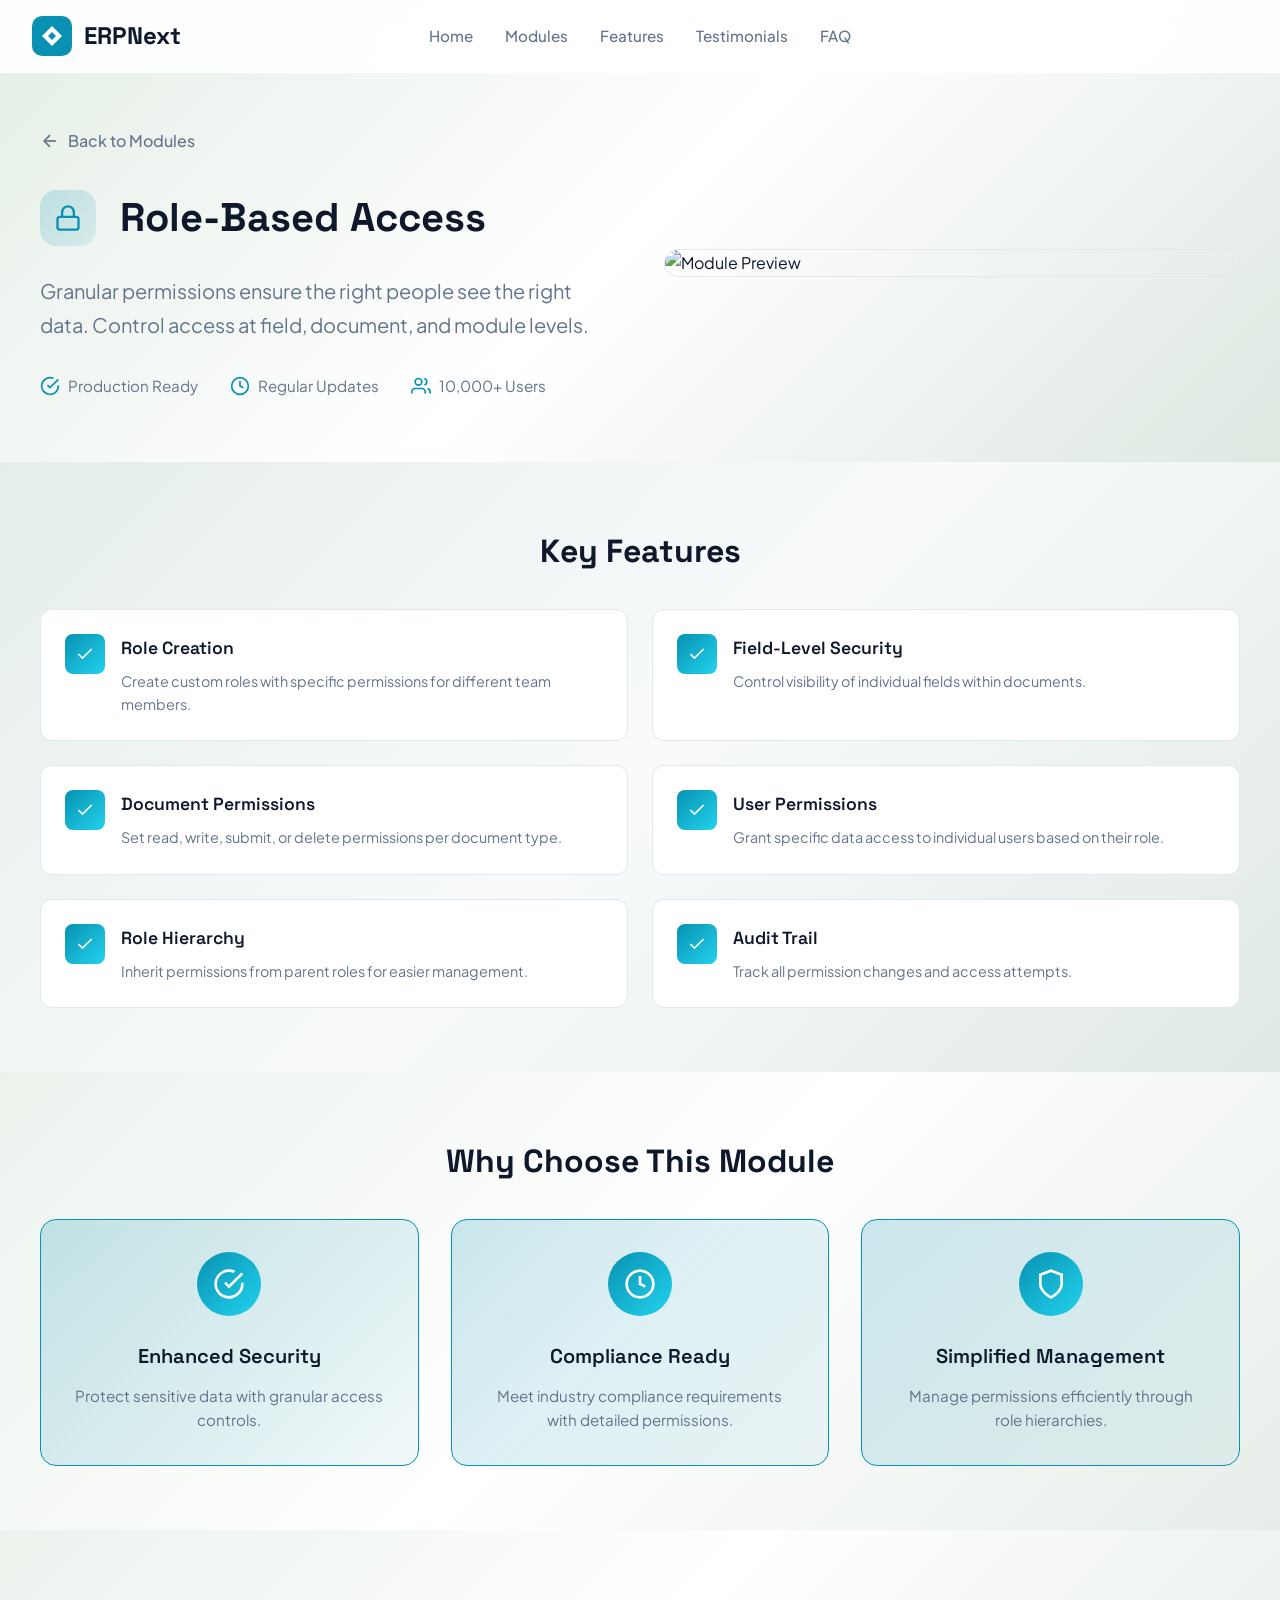
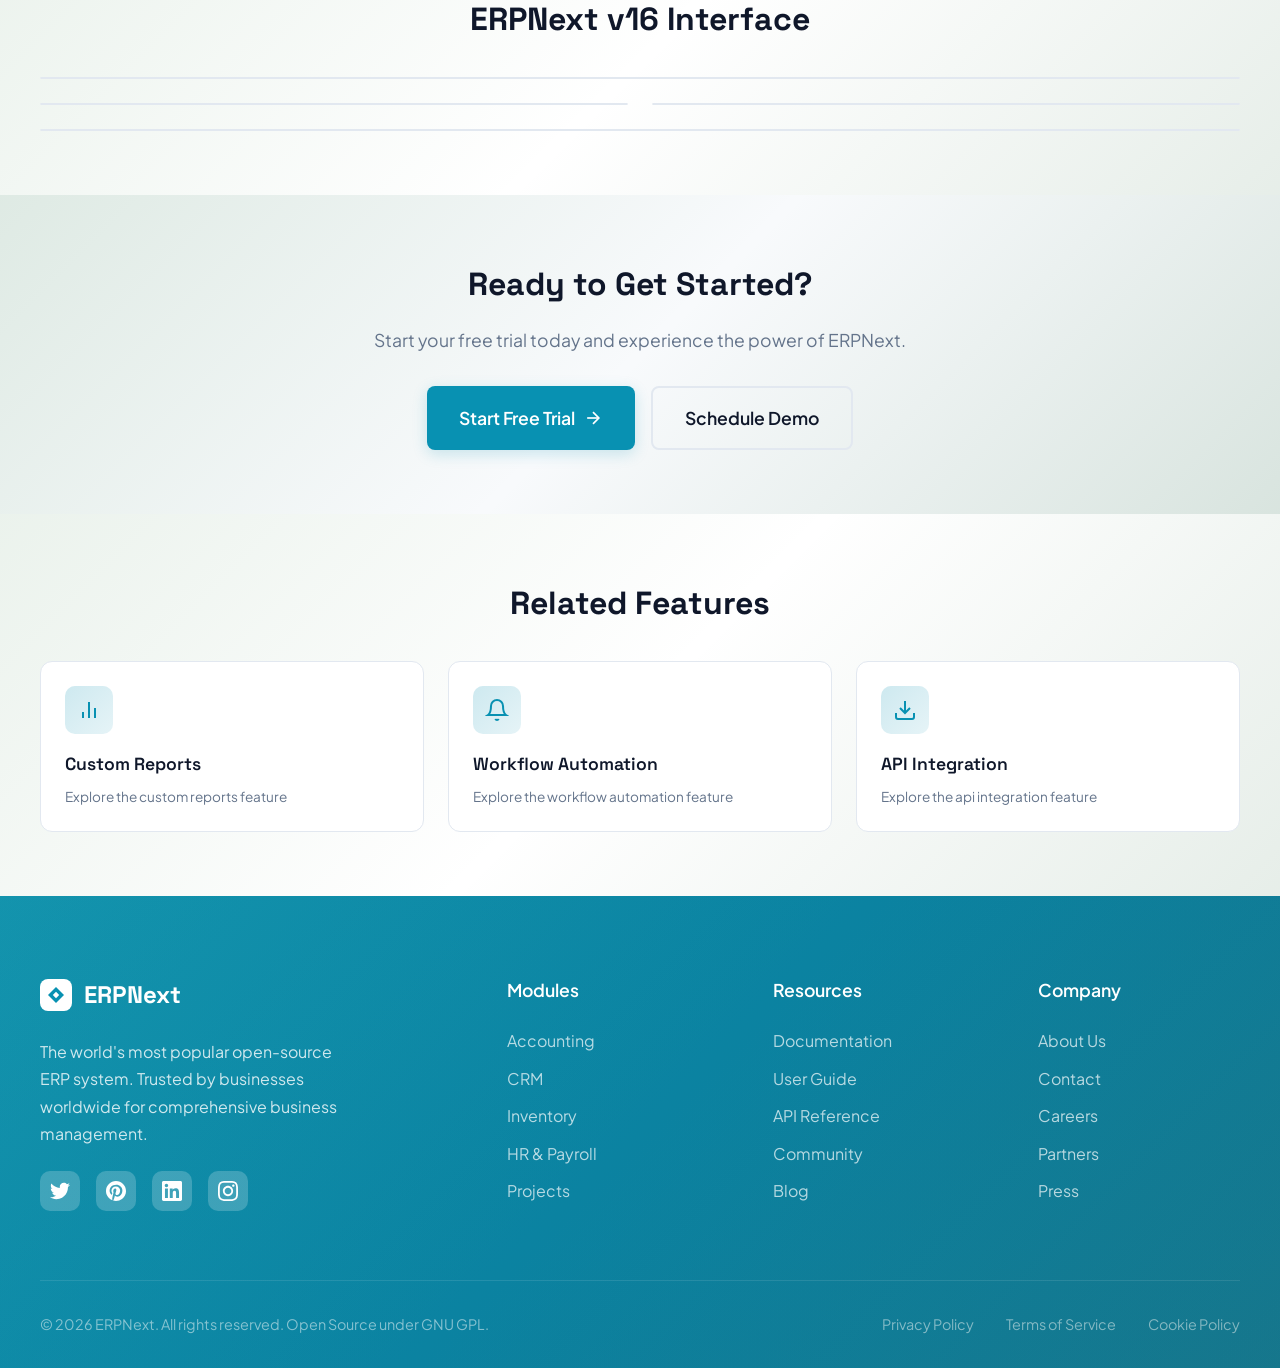
==== commit d0add6d6: "Update image paths to use ERPNext /files/WebsiteImages/" ====
--- a/feature-detail.html
+++ b/feature-detail.html
@@ -930,12 +930,12 @@
                     <rect x="3" y="11" width="18" height="11" rx="2" ry="2"></rect>
                     <path d="M7 11V7a5 5 0 0 1 10 0v4"></path>
                 </svg>`,
-                mainScreenshot: "images/feature-roles.png",
+                mainScreenshot: "/files/WebsiteImages/feature-roles.png",
                 screenshots: [
-                    { label: "Role Permissions Manager", src: "images/feature-roles.png" },
-                    { label: "User Management", src: "images/feature-roles.png" },
-                    { label: "Permission Rules", src: "images/feature-roles.png" },
-                    { label: "Role Profiles", src: "images/feature-roles.png" }
+                    { label: "Role Permissions Manager", src: "/files/WebsiteImages/feature-roles.png" },
+                    { label: "User Management", src: "/files/WebsiteImages/feature-roles.png" },
+                    { label: "Permission Rules", src: "/files/WebsiteImages/feature-roles.png" },
+                    { label: "Role Profiles", src: "/files/WebsiteImages/feature-roles.png" }
                 ],
                 features: [
                     { title: "Role Creation", description: "Create custom roles with specific permissions for different team members." },
@@ -960,12 +960,12 @@
                     <line x1="12" y1="20" x2="12" y2="4"></line>
                     <line x1="6" y1="20" x2="6" y2="14"></line>
                 </svg>`,
-                mainScreenshot: "images/feature-reports.png",
+                mainScreenshot: "/files/WebsiteImages/feature-reports.png",
                 screenshots: [
-                    { label: "Report Builder", src: "images/feature-reports.png" },
-                    { label: "Report Filters", src: "images/feature-reports.png" },
-                    { label: "Query Reports", src: "images/feature-reports.png" },
-                    { label: "Script Reports", src: "images/feature-reports.png" }
+                    { label: "Report Builder", src: "/files/WebsiteImages/feature-reports.png" },
+                    { label: "Report Filters", src: "/files/WebsiteImages/feature-reports.png" },
+                    { label: "Query Reports", src: "/files/WebsiteImages/feature-reports.png" },
+                    { label: "Script Reports", src: "/files/WebsiteImages/feature-reports.png" }
                 ],
                 features: [
                     { title: "Drag & Drop Builder", description: "Create reports visually with drag and drop interface." },
@@ -989,12 +989,12 @@
                     <circle cx="12" cy="12" r="10"></circle>
                     <polygon points="16.24 7.76 14.12 14.12 7.76 16.24 9.88 9.88 16.24 7.76"></polygon>
                 </svg>`,
-                mainScreenshot: "images/feature-currency.png",
+                mainScreenshot: "/files/WebsiteImages/feature-currency.png",
                 screenshots: [
-                    { label: "Currency Exchange", src: "images/feature-currency.png" },
-                    { label: "Exchange Rates", src: "images/feature-currency.png" },
-                    { label: "Multi-Currency Transactions", src: "images/feature-currency.png" },
-                    { label: "Currency Settings", src: "images/feature-currency.png" }
+                    { label: "Currency Exchange", src: "/files/WebsiteImages/feature-currency.png" },
+                    { label: "Exchange Rates", src: "/files/WebsiteImages/feature-currency.png" },
+                    { label: "Multi-Currency Transactions", src: "/files/WebsiteImages/feature-currency.png" },
+                    { label: "Currency Settings", src: "/files/WebsiteImages/feature-currency.png" }
                 ],
                 features: [
                     { title: "150+ Currencies", description: "Support for over 150 world currencies." },
@@ -1017,12 +1017,12 @@
                 icon: `<svg viewBox="0 0 24 24" fill="none" stroke="currentColor" stroke-width="2">
                     <path d="M12 22s8-4 8-10V5l-8-3-8 3v7c0 6 8 10 8 10z"></path>
                 </svg>`,
-                mainScreenshot: "images/feature-tax.png",
+                mainScreenshot: "/files/WebsiteImages/feature-tax.png",
                 screenshots: [
-                    { label: "Tax Categories", src: "images/feature-tax.png" },
-                    { label: "Tax Templates", src: "images/feature-tax.png" },
-                    { label: "GST Settings", src: "images/feature-tax.png" },
-                    { label: "Tax Reports", src: "images/feature-tax.png" }
+                    { label: "Tax Categories", src: "/files/WebsiteImages/feature-tax.png" },
+                    { label: "Tax Templates", src: "/files/WebsiteImages/feature-tax.png" },
+                    { label: "GST Settings", src: "/files/WebsiteImages/feature-tax.png" },
+                    { label: "Tax Reports", src: "/files/WebsiteImages/feature-tax.png" }
                 ],
                 features: [
                     { title: "GST Support", description: "Full GST compliance with HSN codes, GSTIN validation." },
@@ -1046,12 +1046,12 @@
                     <path d="M18 8A6 6 0 0 0 6 8c0 7-3 9-3 9h18s-3-2-3-9"></path>
                     <path d="M13.73 21a2 2 0 0 1-3.46 0"></path>
                 </svg>`,
-                mainScreenshot: "images/feature-workflow.png",
+                mainScreenshot: "/files/WebsiteImages/feature-workflow.png",
                 screenshots: [
-                    { label: "Workflow Builder", src: "images/feature-workflow.png" },
-                    { label: "Workflow States", src: "images/feature-workflow.png" },
-                    { label: "Approval Actions", src: "images/feature-workflow.png" },
-                    { label: "Workflow Reports", src: "images/feature-workflow.png" }
+                    { label: "Workflow Builder", src: "/files/WebsiteImages/feature-workflow.png" },
+                    { label: "Workflow States", src: "/files/WebsiteImages/feature-workflow.png" },
+                    { label: "Approval Actions", src: "/files/WebsiteImages/feature-workflow.png" },
+                    { label: "Workflow Reports", src: "/files/WebsiteImages/feature-workflow.png" }
                 ],
                 features: [
                     { title: "Visual Builder", description: "Design workflows with drag and drop state machine." },
@@ -1076,12 +1076,12 @@
                     <polyline points="7 10 12 15 17 10"></polyline>
                     <line x1="12" y1="15" x2="12" y2="3"></line>
                 </svg>`,
-                mainScreenshot: "images/feature-api.png",
+                mainScreenshot: "/files/WebsiteImages/feature-api.png",
                 screenshots: [
-                    { label: "API Documentation", src: "images/feature-api.png" },
-                    { label: "API Keys", src: "images/feature-api.png" },
-                    { label: "Webhook Settings", src: "images/feature-api.png" },
-                    { label: "REST Endpoints", src: "images/feature-api.png" }
+                    { label: "API Documentation", src: "/files/WebsiteImages/feature-api.png" },
+                    { label: "API Keys", src: "/files/WebsiteImages/feature-api.png" },
+                    { label: "Webhook Settings", src: "/files/WebsiteImages/feature-api.png" },
+                    { label: "REST Endpoints", src: "/files/WebsiteImages/feature-api.png" }
                 ],
                 features: [
                     { title: "REST API", description: "Full REST API for all DocTypes with filters and sorting." },
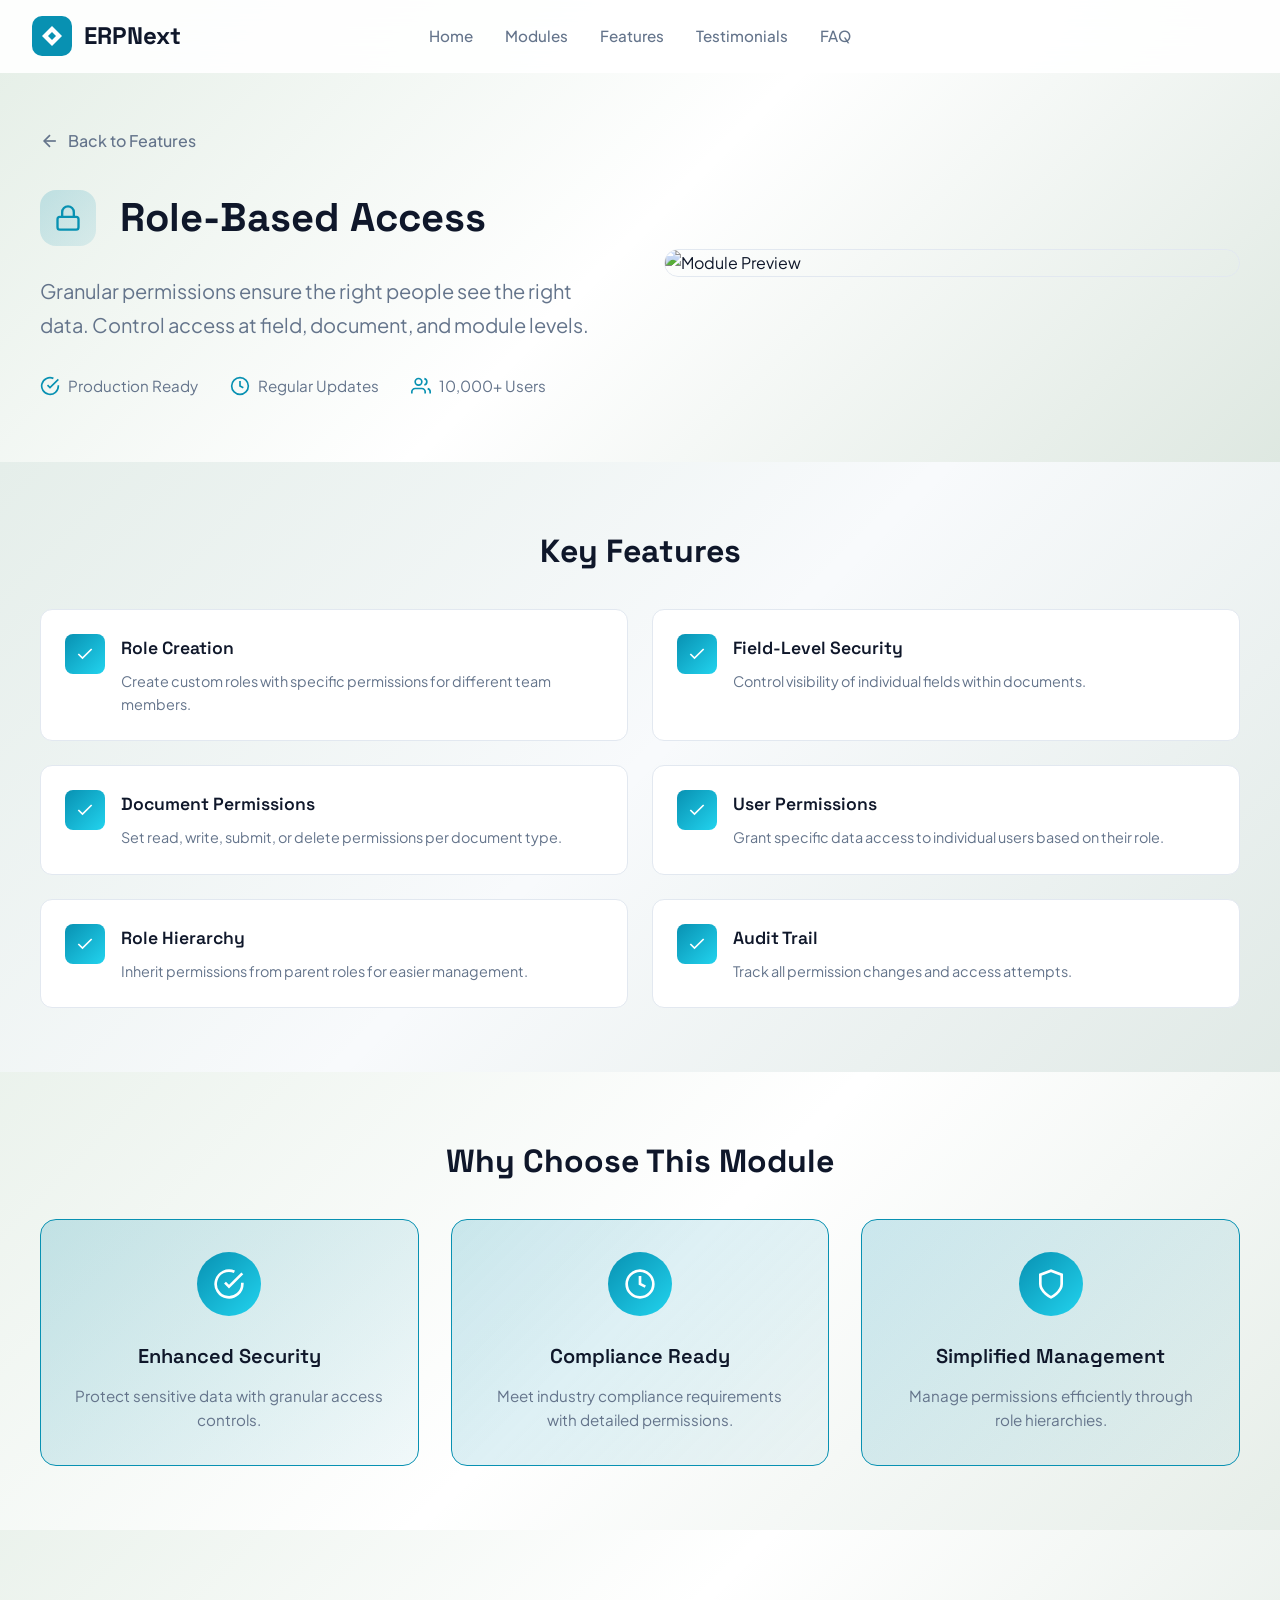
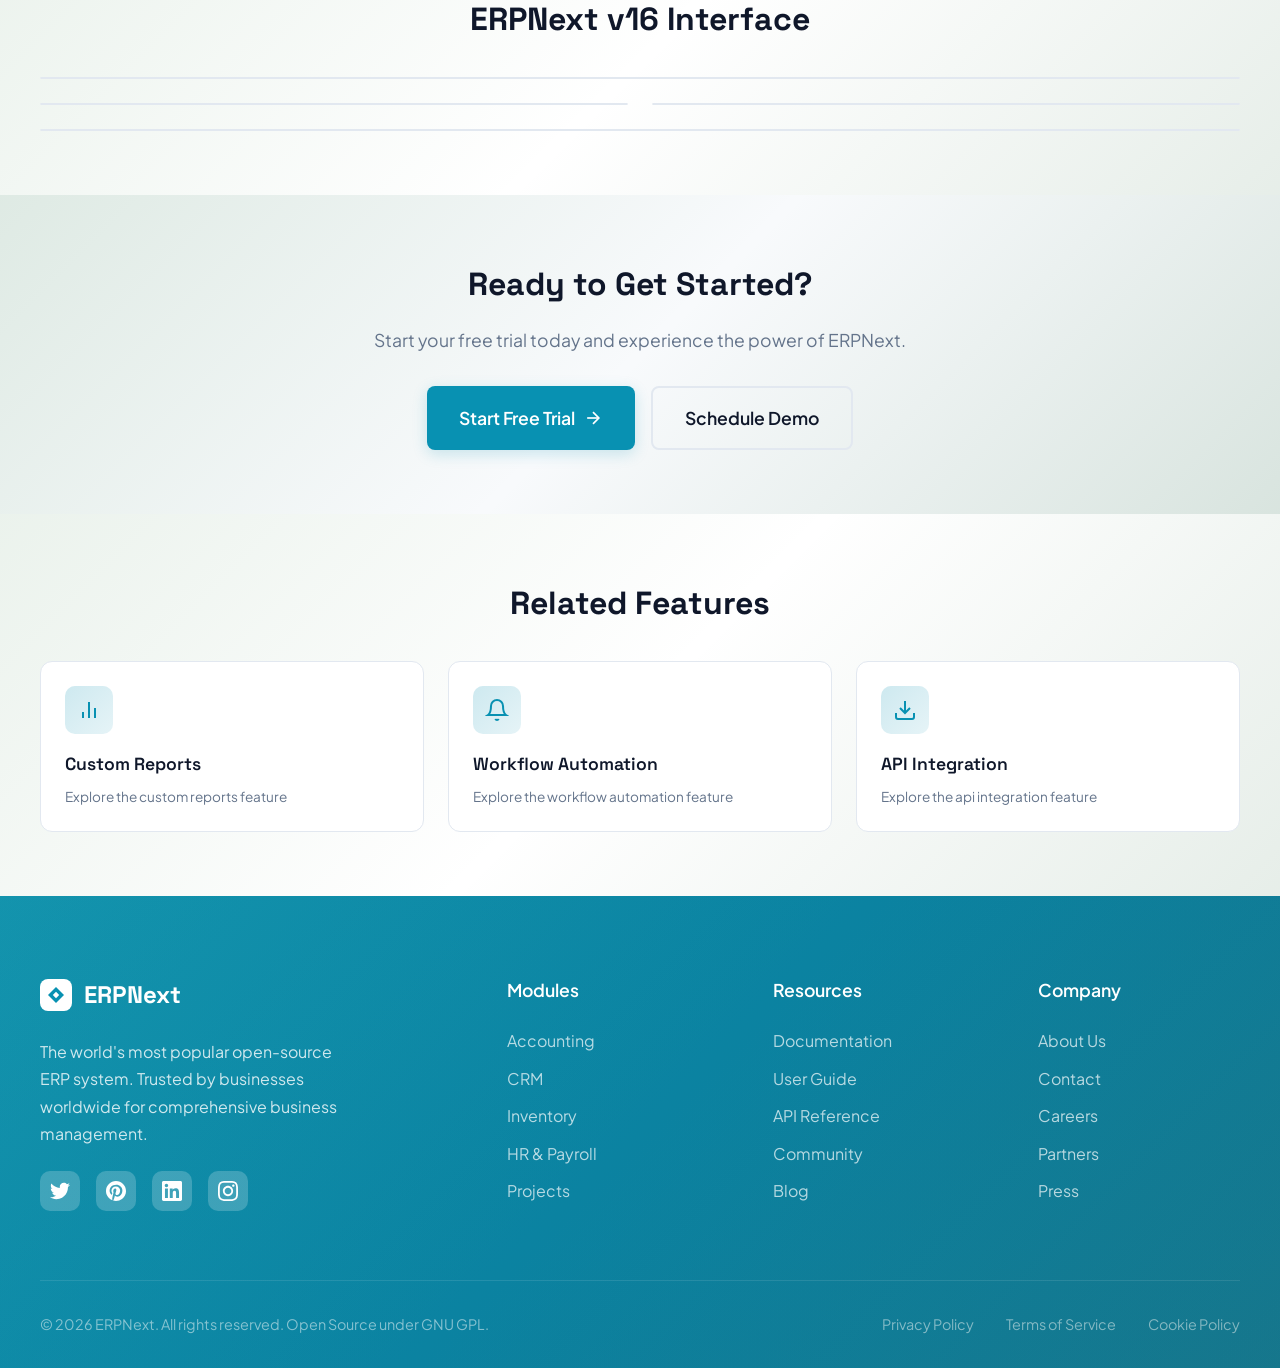
==== commit 63028a5d: "Fix back link in feature-detail to go to features section" ====
--- a/feature-detail.html
+++ b/feature-detail.html
@@ -735,12 +735,12 @@
         <div class="module-detail-container">
             <div class="module-detail-layout">
                 <div class="module-detail-content">
-                    <a href="/home#modules" class="back-link">
+                    <a href="/home#features" class="back-link">
                         <svg viewBox="0 0 24 24" fill="none" stroke="currentColor" stroke-width="2">
                             <line x1="19" y1="12" x2="5" y2="12"></line>
                             <polyline points="12 19 5 12 12 5"></polyline>
                         </svg>
-                        Back to Modules
+                        Back to Features
                     </a>
                     <div class="module-detail-title">
                         <div class="module-detail-icon" id="moduleIcon">
@@ -930,12 +930,12 @@
                     <rect x="3" y="11" width="18" height="11" rx="2" ry="2"></rect>
                     <path d="M7 11V7a5 5 0 0 1 10 0v4"></path>
                 </svg>`,
-                mainScreenshot: "/files/WebsiteImages/feature-roles.png",
+                mainScreenshot: "/files/feature-roles.png",
                 screenshots: [
-                    { label: "Role Permissions Manager", src: "/files/WebsiteImages/feature-roles.png" },
-                    { label: "User Management", src: "/files/WebsiteImages/feature-roles.png" },
-                    { label: "Permission Rules", src: "/files/WebsiteImages/feature-roles.png" },
-                    { label: "Role Profiles", src: "/files/WebsiteImages/feature-roles.png" }
+                    { label: "Role Permissions Manager", src: "/files/feature-roles.png" },
+                    { label: "User Management", src: "/files/feature-roles.png" },
+                    { label: "Permission Rules", src: "/files/feature-roles.png" },
+                    { label: "Role Profiles", src: "/files/feature-roles.png" }
                 ],
                 features: [
                     { title: "Role Creation", description: "Create custom roles with specific permissions for different team members." },
@@ -960,12 +960,12 @@
                     <line x1="12" y1="20" x2="12" y2="4"></line>
                     <line x1="6" y1="20" x2="6" y2="14"></line>
                 </svg>`,
-                mainScreenshot: "/files/WebsiteImages/feature-reports.png",
+                mainScreenshot: "/files/feature-reports.png",
                 screenshots: [
-                    { label: "Report Builder", src: "/files/WebsiteImages/feature-reports.png" },
-                    { label: "Report Filters", src: "/files/WebsiteImages/feature-reports.png" },
-                    { label: "Query Reports", src: "/files/WebsiteImages/feature-reports.png" },
-                    { label: "Script Reports", src: "/files/WebsiteImages/feature-reports.png" }
+                    { label: "Report Builder", src: "/files/feature-reports.png" },
+                    { label: "Report Filters", src: "/files/feature-reports.png" },
+                    { label: "Query Reports", src: "/files/feature-reports.png" },
+                    { label: "Script Reports", src: "/files/feature-reports.png" }
                 ],
                 features: [
                     { title: "Drag & Drop Builder", description: "Create reports visually with drag and drop interface." },
@@ -989,12 +989,12 @@
                     <circle cx="12" cy="12" r="10"></circle>
                     <polygon points="16.24 7.76 14.12 14.12 7.76 16.24 9.88 9.88 16.24 7.76"></polygon>
                 </svg>`,
-                mainScreenshot: "/files/WebsiteImages/feature-currency.png",
+                mainScreenshot: "/files/feature-currency.png",
                 screenshots: [
-                    { label: "Currency Exchange", src: "/files/WebsiteImages/feature-currency.png" },
-                    { label: "Exchange Rates", src: "/files/WebsiteImages/feature-currency.png" },
-                    { label: "Multi-Currency Transactions", src: "/files/WebsiteImages/feature-currency.png" },
-                    { label: "Currency Settings", src: "/files/WebsiteImages/feature-currency.png" }
+                    { label: "Currency Exchange", src: "/files/feature-currency.png" },
+                    { label: "Exchange Rates", src: "/files/feature-currency.png" },
+                    { label: "Multi-Currency Transactions", src: "/files/feature-currency.png" },
+                    { label: "Currency Settings", src: "/files/feature-currency.png" }
                 ],
                 features: [
                     { title: "150+ Currencies", description: "Support for over 150 world currencies." },
@@ -1017,12 +1017,12 @@
                 icon: `<svg viewBox="0 0 24 24" fill="none" stroke="currentColor" stroke-width="2">
                     <path d="M12 22s8-4 8-10V5l-8-3-8 3v7c0 6 8 10 8 10z"></path>
                 </svg>`,
-                mainScreenshot: "/files/WebsiteImages/feature-tax.png",
+                mainScreenshot: "/files/feature-tax.png",
                 screenshots: [
-                    { label: "Tax Categories", src: "/files/WebsiteImages/feature-tax.png" },
-                    { label: "Tax Templates", src: "/files/WebsiteImages/feature-tax.png" },
-                    { label: "GST Settings", src: "/files/WebsiteImages/feature-tax.png" },
-                    { label: "Tax Reports", src: "/files/WebsiteImages/feature-tax.png" }
+                    { label: "Tax Categories", src: "/files/feature-tax.png" },
+                    { label: "Tax Templates", src: "/files/feature-tax.png" },
+                    { label: "GST Settings", src: "/files/feature-tax.png" },
+                    { label: "Tax Reports", src: "/files/feature-tax.png" }
                 ],
                 features: [
                     { title: "GST Support", description: "Full GST compliance with HSN codes, GSTIN validation." },
@@ -1046,12 +1046,12 @@
                     <path d="M18 8A6 6 0 0 0 6 8c0 7-3 9-3 9h18s-3-2-3-9"></path>
                     <path d="M13.73 21a2 2 0 0 1-3.46 0"></path>
                 </svg>`,
-                mainScreenshot: "/files/WebsiteImages/feature-workflow.png",
+                mainScreenshot: "/files/feature-workflow.png",
                 screenshots: [
-                    { label: "Workflow Builder", src: "/files/WebsiteImages/feature-workflow.png" },
-                    { label: "Workflow States", src: "/files/WebsiteImages/feature-workflow.png" },
-                    { label: "Approval Actions", src: "/files/WebsiteImages/feature-workflow.png" },
-                    { label: "Workflow Reports", src: "/files/WebsiteImages/feature-workflow.png" }
+                    { label: "Workflow Builder", src: "/files/feature-workflow.png" },
+                    { label: "Workflow States", src: "/files/feature-workflow.png" },
+                    { label: "Approval Actions", src: "/files/feature-workflow.png" },
+                    { label: "Workflow Reports", src: "/files/feature-workflow.png" }
                 ],
                 features: [
                     { title: "Visual Builder", description: "Design workflows with drag and drop state machine." },
@@ -1076,12 +1076,12 @@
                     <polyline points="7 10 12 15 17 10"></polyline>
                     <line x1="12" y1="15" x2="12" y2="3"></line>
                 </svg>`,
-                mainScreenshot: "/files/WebsiteImages/feature-api.png",
+                mainScreenshot: "/files/feature-api.png",
                 screenshots: [
-                    { label: "API Documentation", src: "/files/WebsiteImages/feature-api.png" },
-                    { label: "API Keys", src: "/files/WebsiteImages/feature-api.png" },
-                    { label: "Webhook Settings", src: "/files/WebsiteImages/feature-api.png" },
-                    { label: "REST Endpoints", src: "/files/WebsiteImages/feature-api.png" }
+                    { label: "API Documentation", src: "/files/feature-api.png" },
+                    { label: "API Keys", src: "/files/feature-api.png" },
+                    { label: "Webhook Settings", src: "/files/feature-api.png" },
+                    { label: "REST Endpoints", src: "/files/feature-api.png" }
                 ],
                 features: [
                     { title: "REST API", description: "Full REST API for all DocTypes with filters and sorting." },
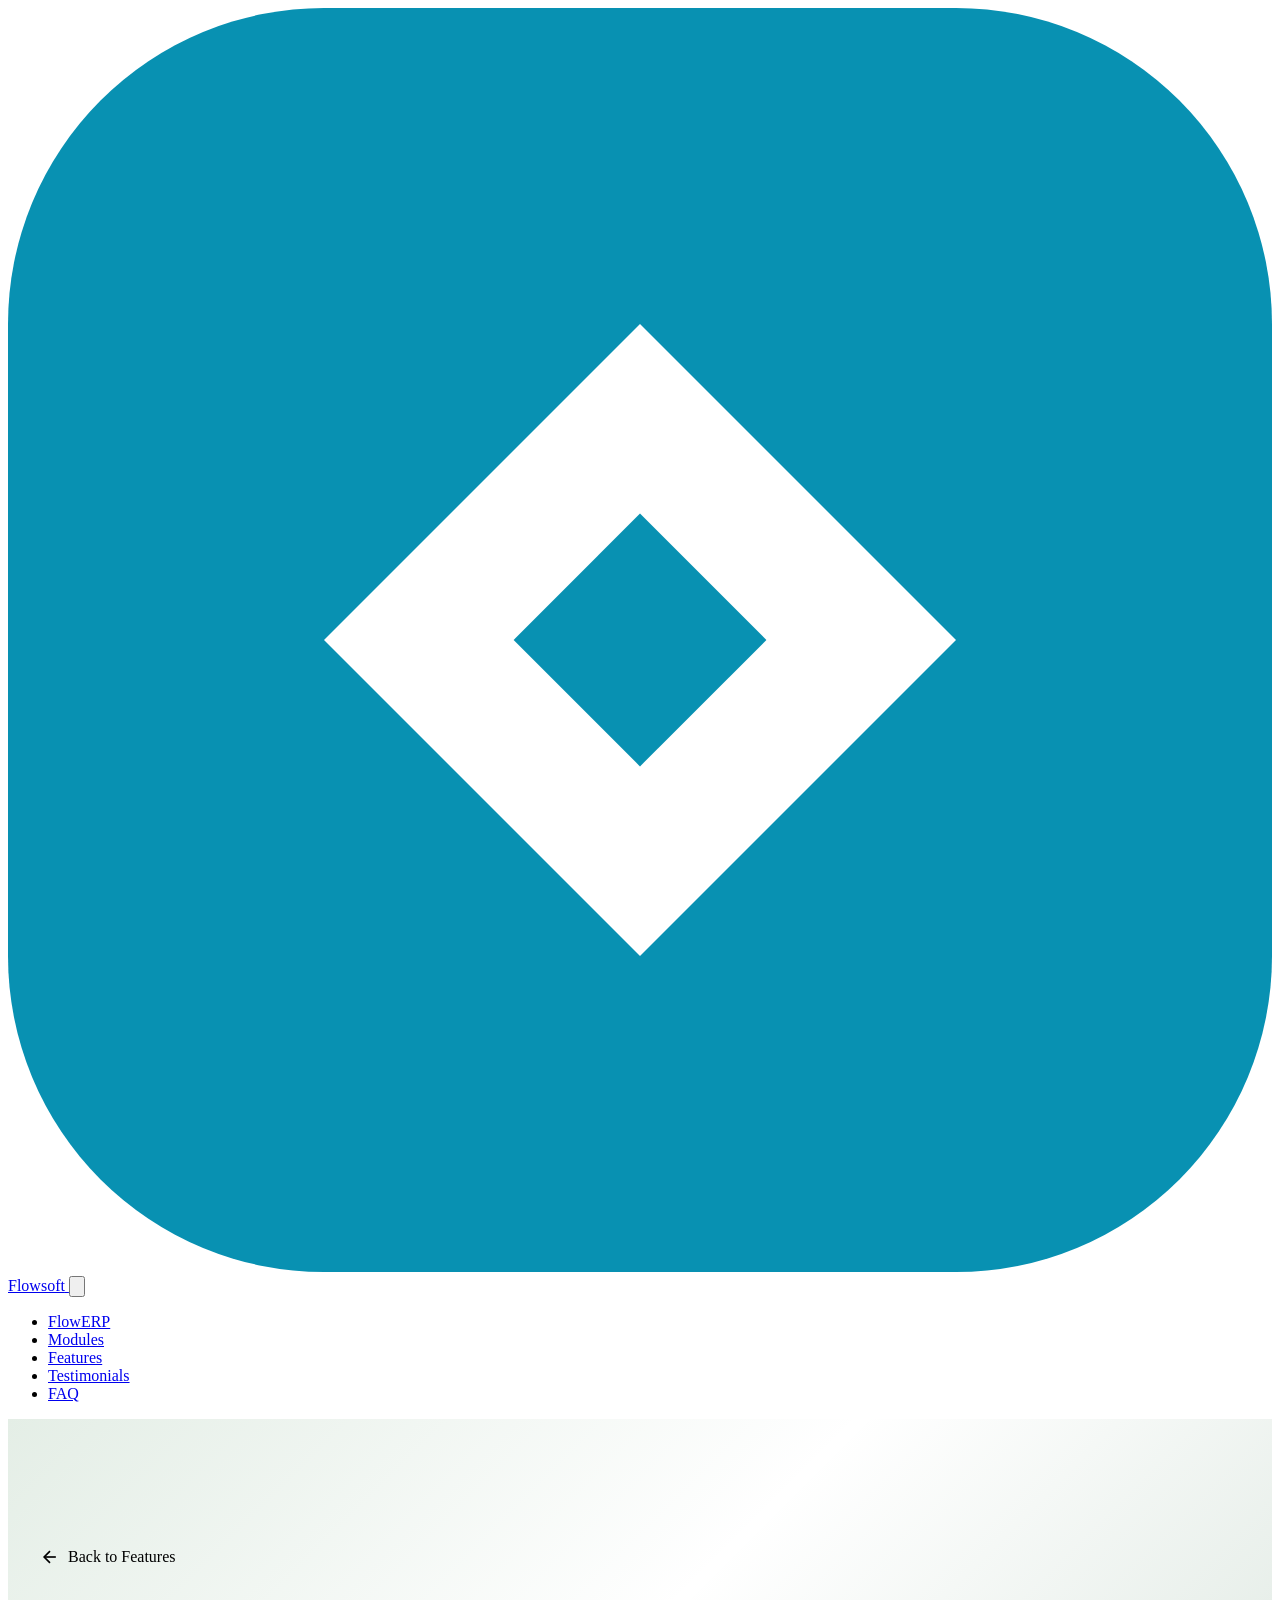
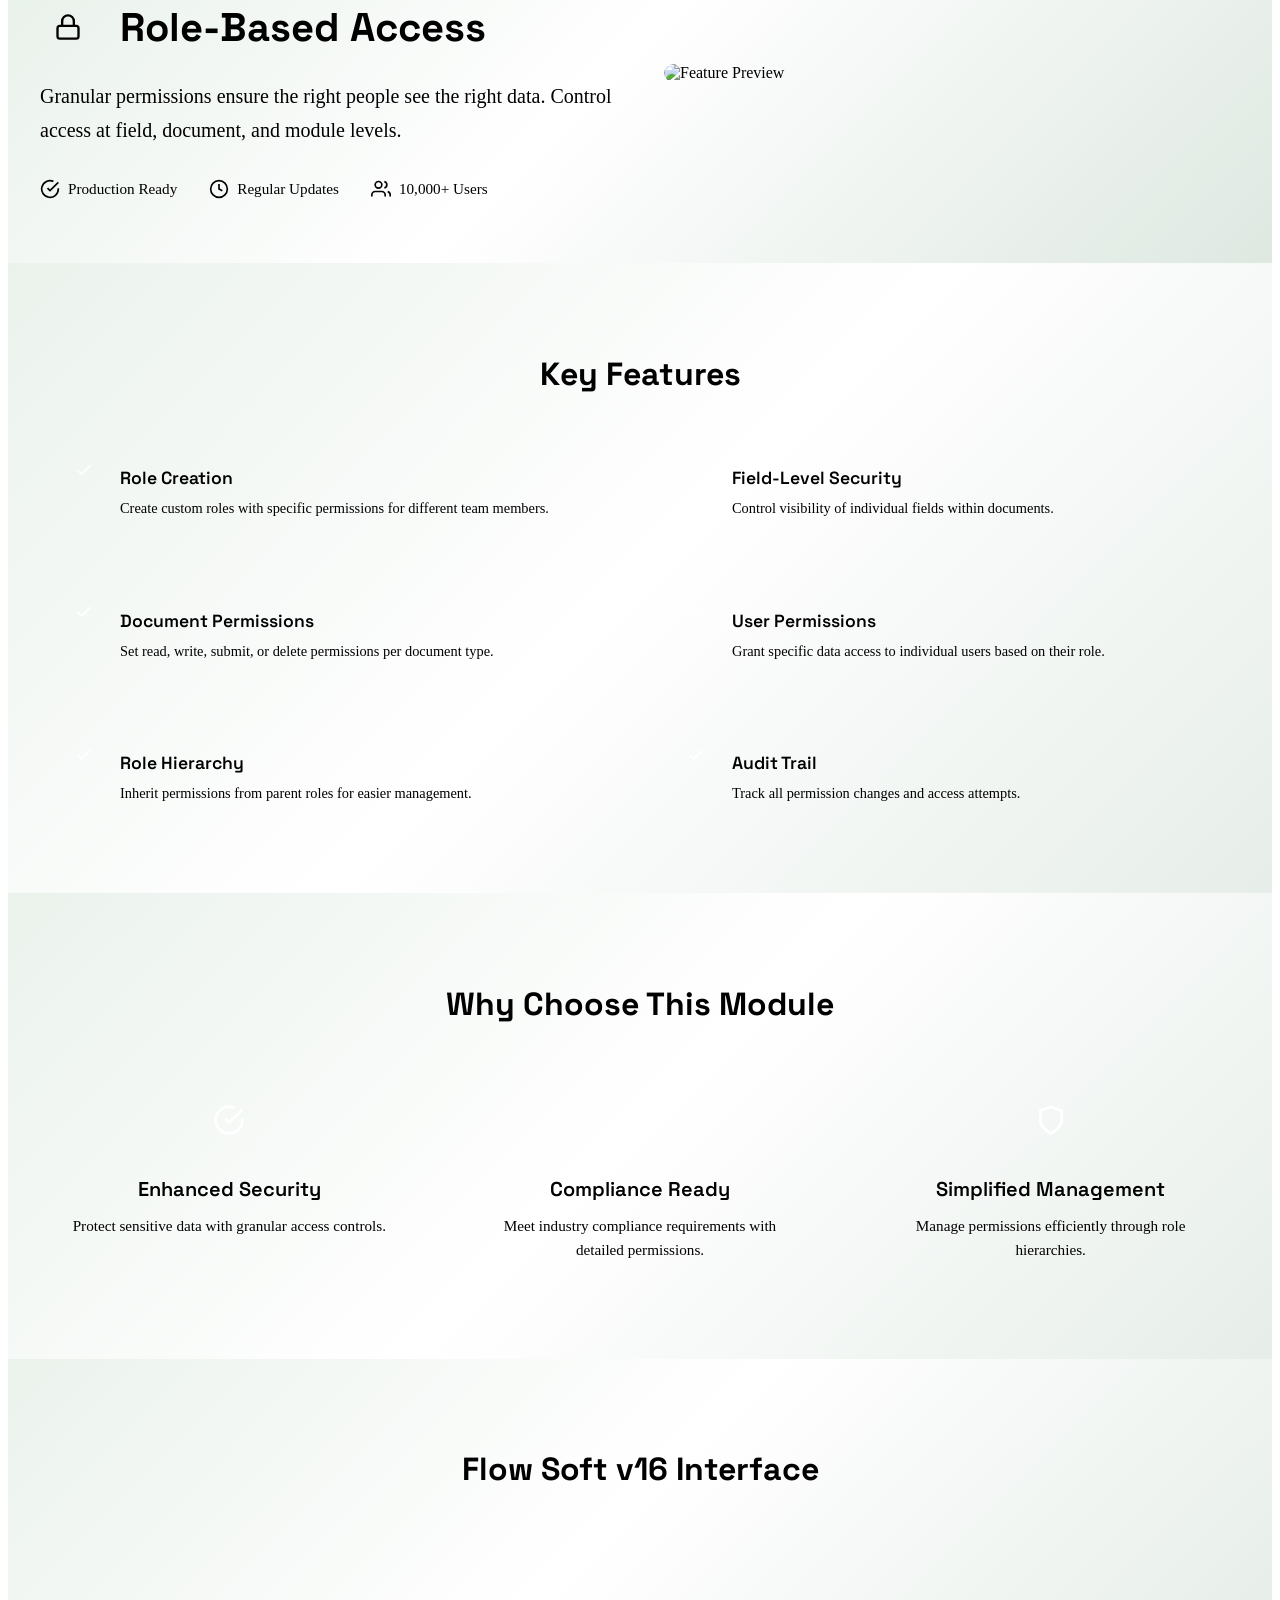
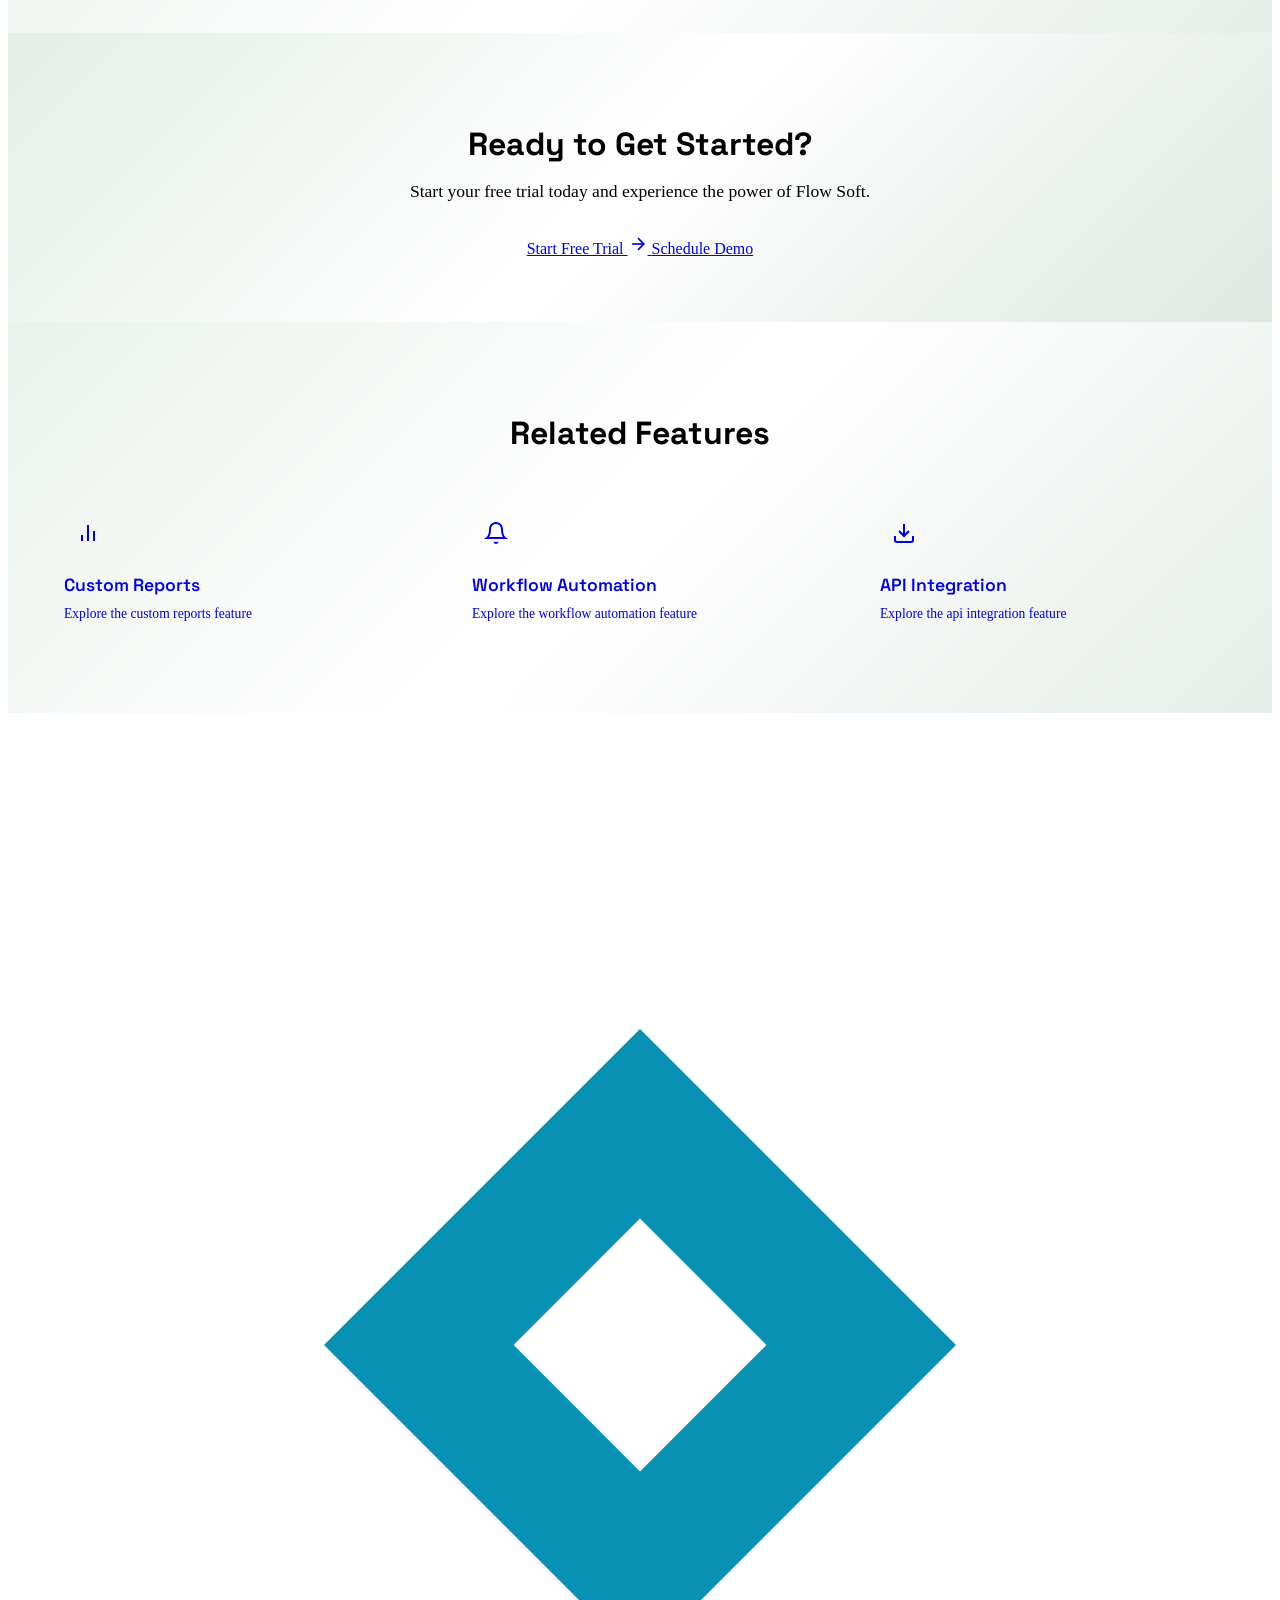
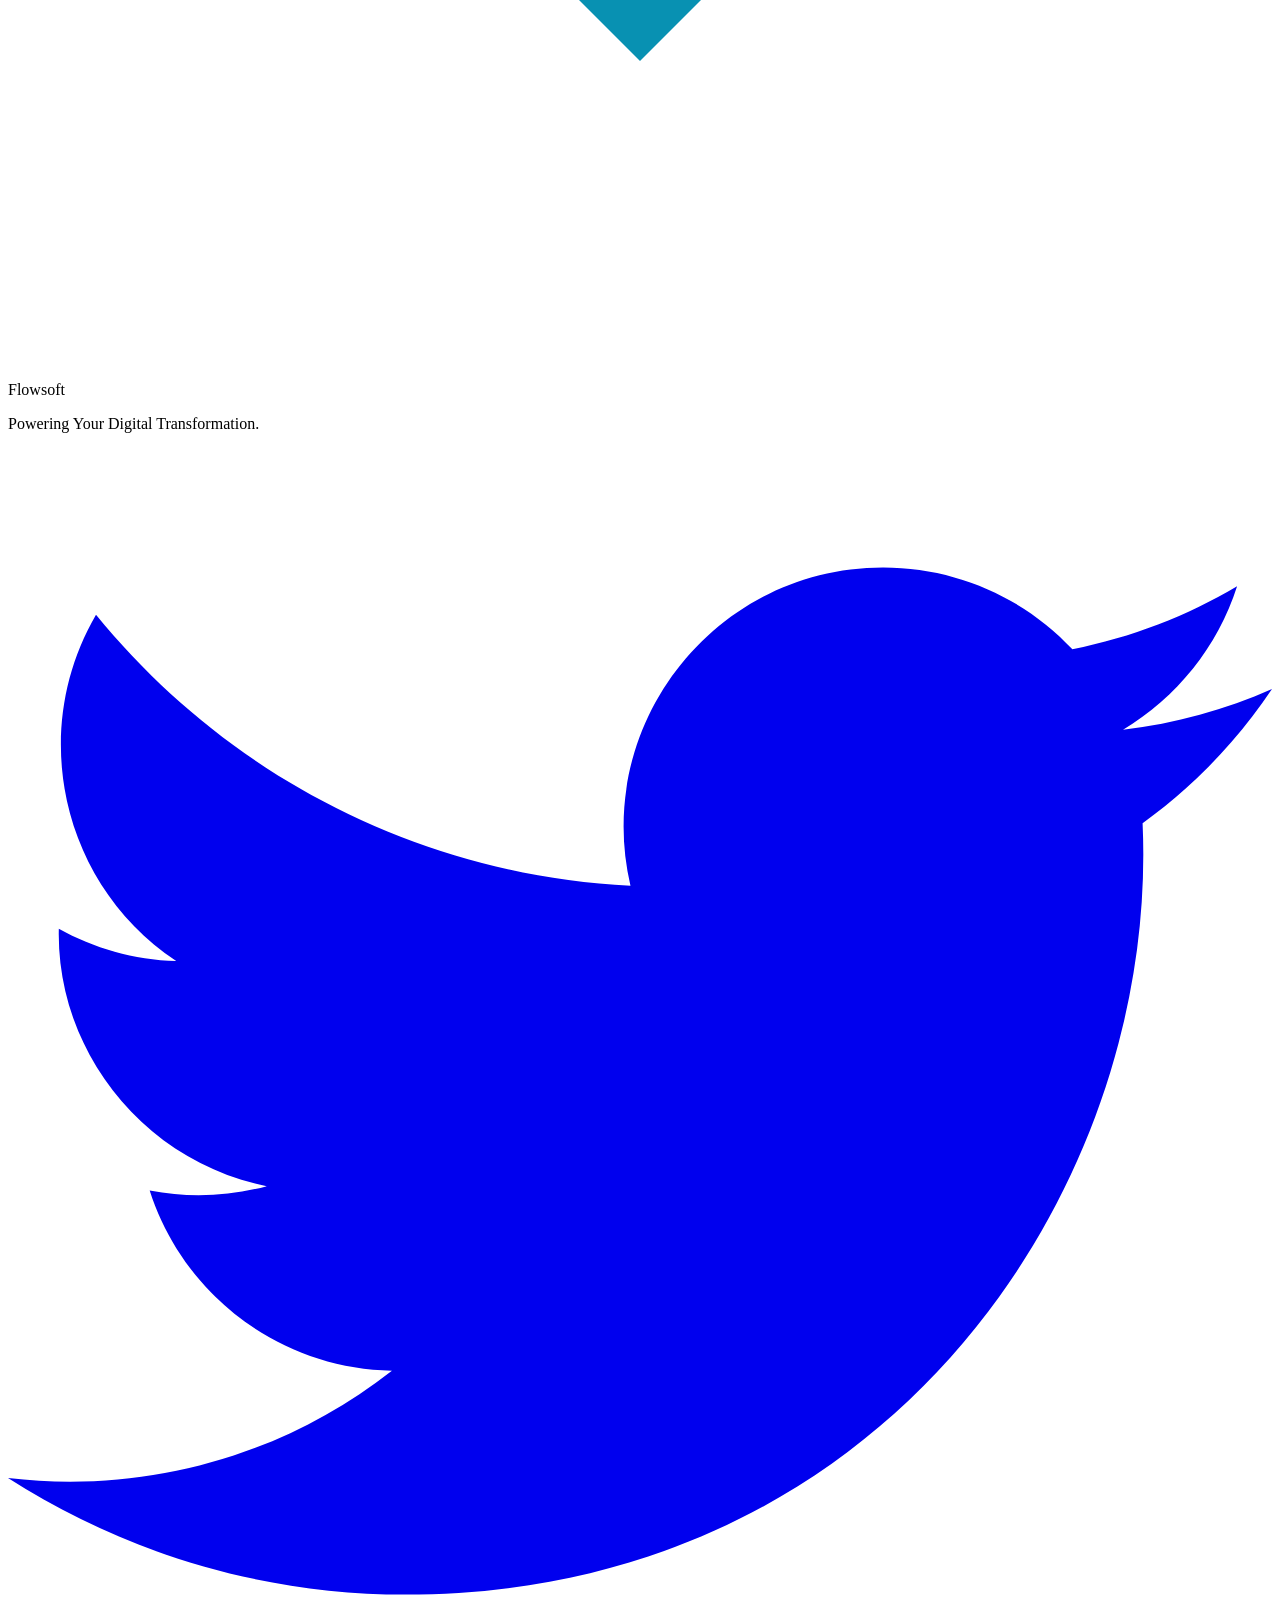
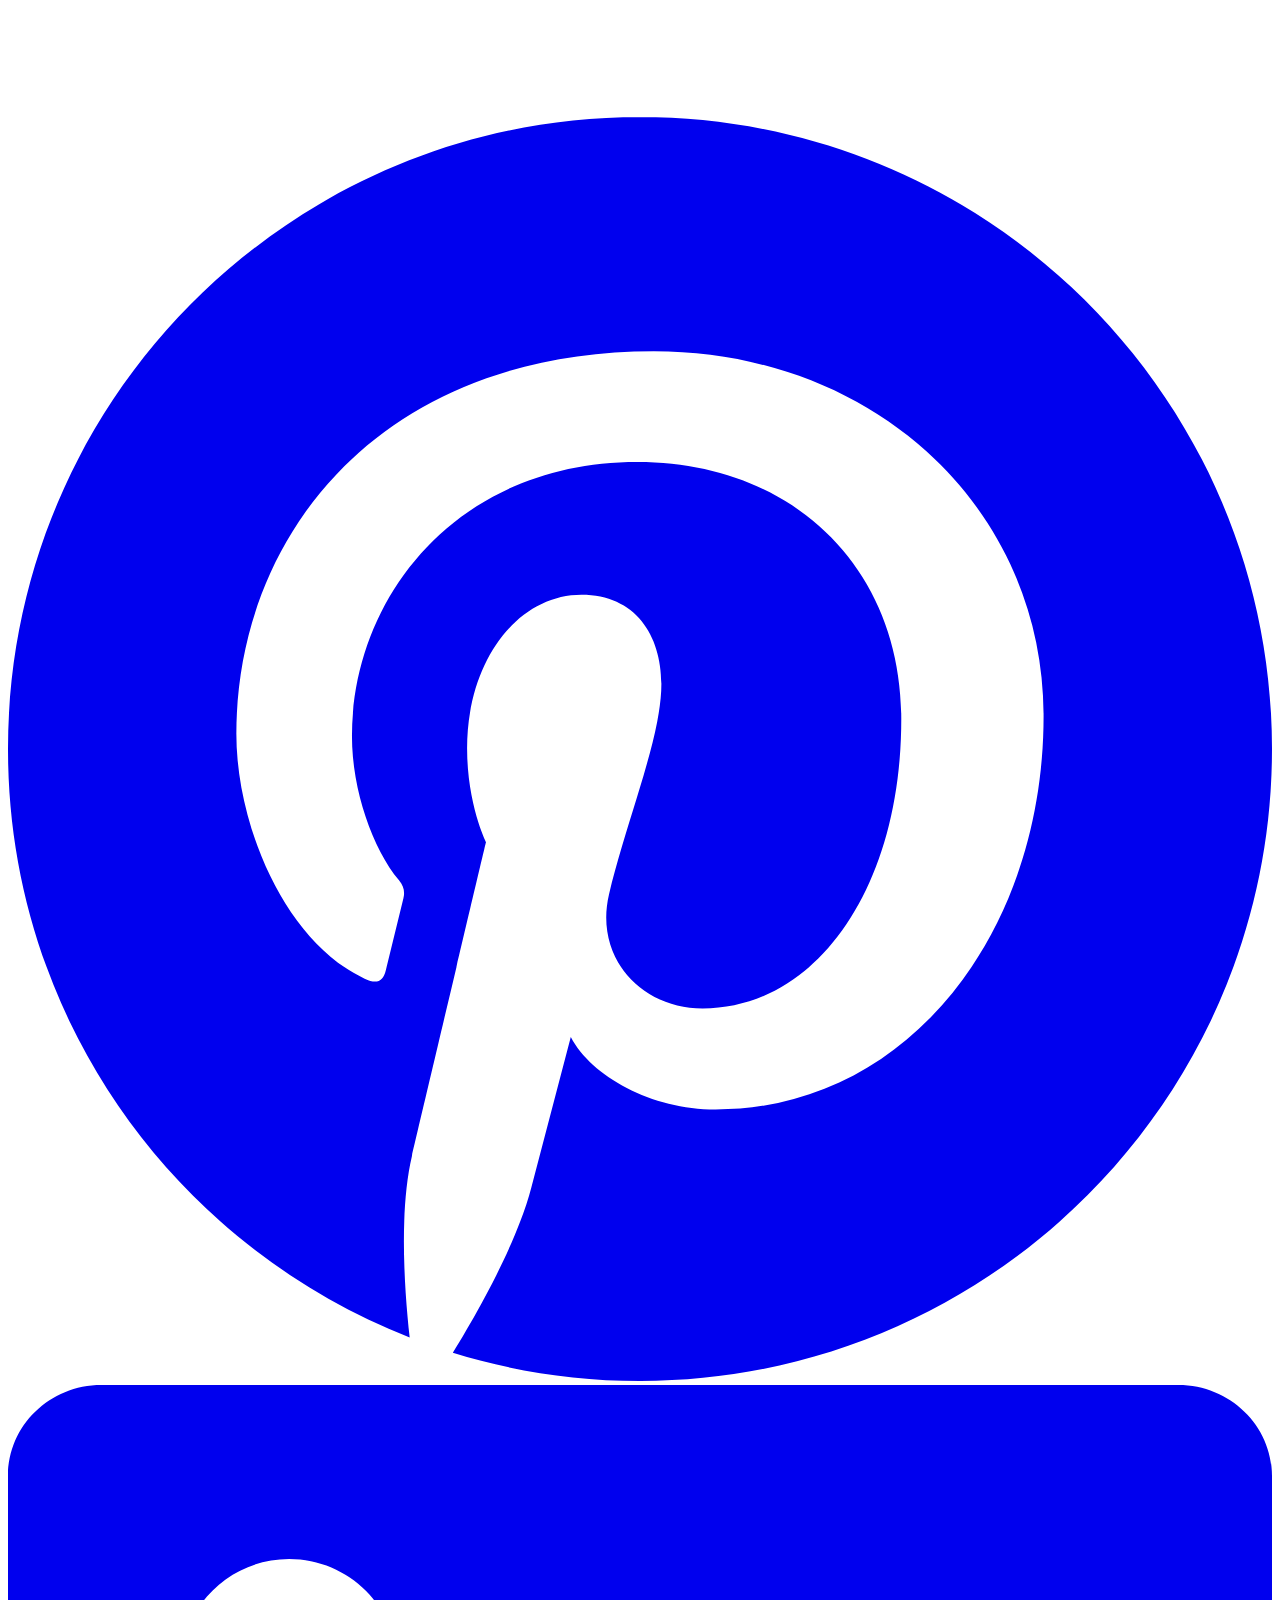
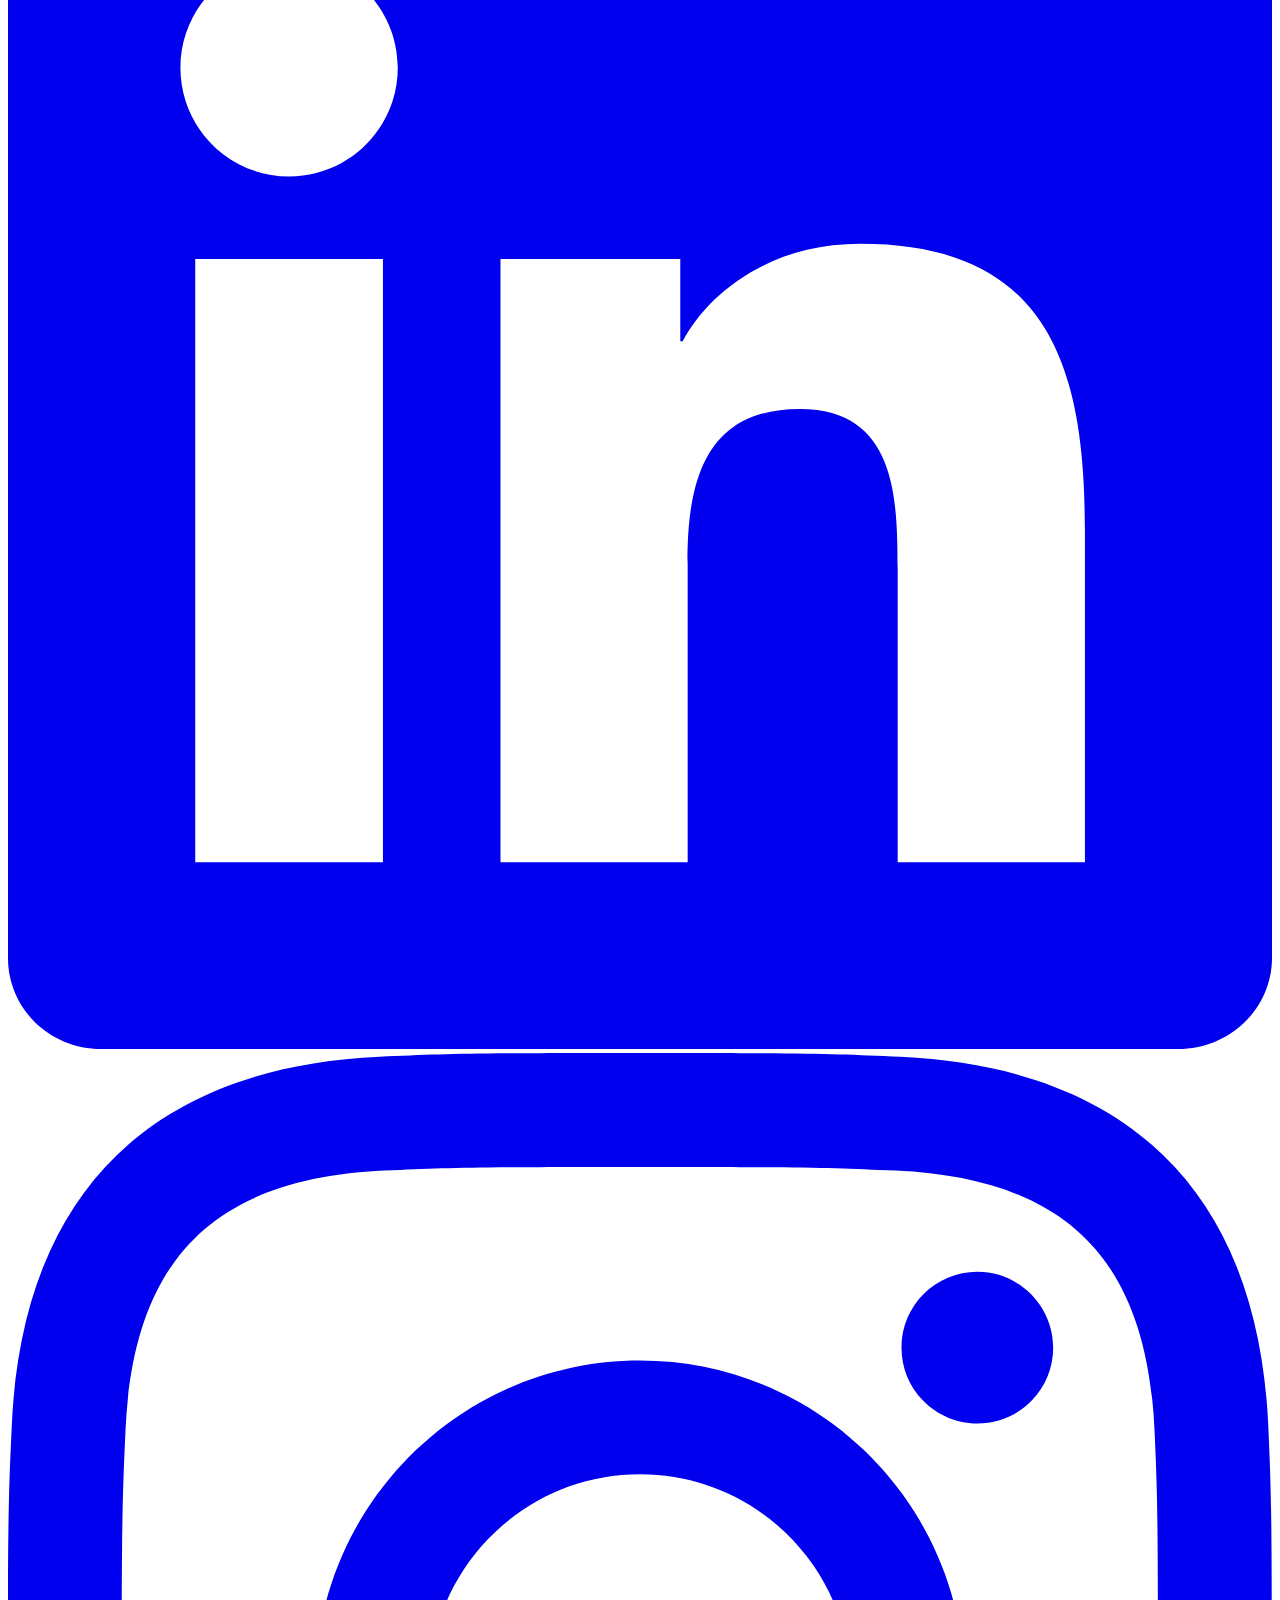
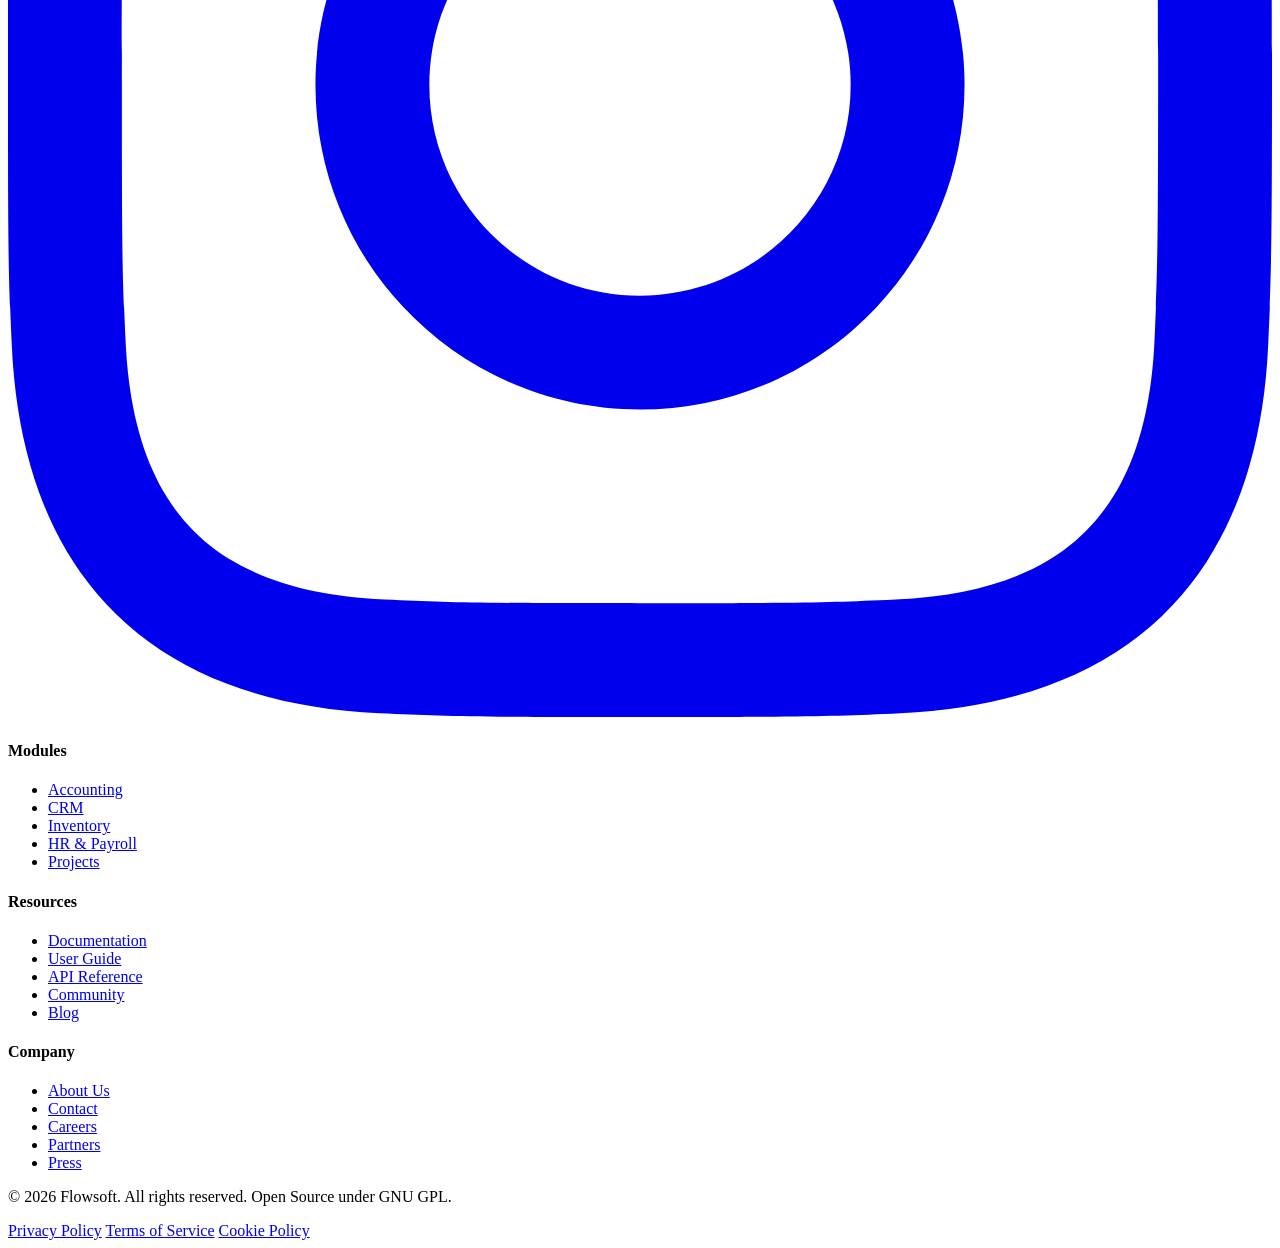
==== commit e474ef82: "Extract inline CSS/JS to external files for FlowERP theme compatibility" ====
--- a/feature-detail.html
+++ b/feature-detail.html
@@ -3,12 +3,12 @@
 <head>
     <meta charset="UTF-8">
     <meta name="viewport" content="width=device-width, initial-scale=1.0, maximum-scale=1.0, user-scalable=no">
-    <title>ERPNext - Feature Details</title>
+    <title>FlowERP - Feature Details</title>
     <link rel="preconnect" href="https://fonts.googleapis.com">
     <link rel="preconnect" href="https://fonts.gstatic.com" crossorigin>
     <link rel="stylesheet" href="https://fonts.googleapis.com/css2?family=Plus+Jakarta+Sans:wght@400;500;600;700;800&family=Space+Grotesk:wght@500;600;700&display=swap">
     <link rel="icon" type="image/svg+xml" href="data:image/svg+xml,%3Csvg viewBox='0 0 40 40' xmlns='http://www.w3.org/2000/svg'%3E%3Crect width='40' height='40' rx='10' fill='%230891b2'/%3E%3Cpath d='M10 20L20 10L30 20L20 30L10 20Z' fill='white'/%3E%3Cpath d='M20 16L24 20L20 24L16 20L20 16Z' fill='%230891b2'/%3E%3C/svg%3E">
-    <link rel="stylesheet" href="styles.css">
+    <!-- Styles loaded by Flow Soft theme -->
     <style>
         /* Module Detail Page Styles */
         * {
@@ -686,6 +686,65 @@
         .hidden {
             display: none !important;
         }
+
+        /* Mobile nav styles */
+        @media (max-width: 1024px) {
+            .nav-toggle {
+                display: flex;
+                align-items: center;
+                justify-content: center;
+                background: transparent;
+                border: none;
+                cursor: pointer;
+                padding: 0.5rem;
+                margin: 0;
+                color: var(--primary);
+                z-index: 1002;
+            }
+
+            .nav-toggle svg {
+                width: 24px;
+                height: 24px;
+            }
+
+            .nav-links {
+                display: none;
+                position: absolute;
+                top: 100%;
+                left: 0;
+                right: 0;
+                background: white;
+                flex-direction: column;
+                padding: 1rem;
+                box-shadow: 0 4px 20px rgba(0, 0, 0, 0.1);
+                gap: 0;
+                z-index: 1001;
+                width: 100%;
+            }
+
+            .nav-links.active {
+                display: flex;
+            }
+
+            .nav-links li {
+                border-bottom: 1px solid var(--border);
+            }
+
+            .nav-links li:last-child {
+                border-bottom: none;
+            }
+
+            .nav-links a {
+                display: block;
+                padding: 0.75rem 0;
+            }
+
+            .nav-links a:hover,
+            .nav-links a.active {
+                color: #0891b2 !important;
+                font-weight: 600 !important;
+            }
+        }
     </style>
 </head>
 <body>
@@ -697,7 +756,7 @@
                 <path d="M10 20L20 10L30 20L20 30L10 20Z" fill="white"/>
                 <path d="M20 16L24 20L20 24L16 20L20 16Z" fill="#0891b2"/>
             </svg>
-            <span>ERPNext</span>
+            <span>Flowsoft</span>
         </a>
         <button class="nav-toggle" aria-label="Toggle menu">
             <svg class="icon-hamburger" viewBox="0 0 24 24" fill="none" stroke="currentColor" stroke-width="2">
@@ -711,9 +770,9 @@
             </svg>
         </button>
         <ul class="nav-links">
-            <li><a href="/home#hero">Home</a></li>
+            <li><a href="/home#hero">FlowERP</a></li>
             <li><a href="/home#modules">Modules</a></li>
-            <li><a href="/home#features">Features</a></li>
+            <li><a href="/home#features" class="active">Features</a></li>
             <li><a href="/home#testimonials">Testimonials</a></li>
             <li><a href="/home#faq">FAQ</a></li>
         </ul>
@@ -778,7 +837,7 @@
                     </div>
                 </div>
                 <div class="module-detail-visual">
-                    <img id="mainScreenshot" src="" alt="Module Preview" loading="lazy" style="display: none;">
+                    <img id="mainScreenshot" src="" alt="Feature Preview" loading="lazy" style="display: none;">
                 </div>
             </div>
         </div>
@@ -807,7 +866,7 @@
     <!-- Screenshots Section -->
     <section class="module-screenshots">
         <div class="screenshots-container">
-            <h2 class="features-section-title">ERPNext v16 Interface</h2>
+            <h2 class="features-section-title">Flow Soft v16 Interface</h2>
             <div class="screenshot-gallery" id="screenshotGallery">
                 <!-- Dynamic screenshots -->
             </div>
@@ -818,7 +877,7 @@
     <section class="module-cta">
         <div class="module-cta-content">
             <h2>Ready to Get Started?</h2>
-            <p>Start your free trial today and experience the power of ERPNext.</p>
+            <p>Start your free trial today and experience the power of Flow Soft.</p>
             <div class="cta-buttons">
                 <a href="#" class="btn btn-primary btn-large">
                     Start Free Trial
@@ -852,9 +911,9 @@
                         <path d="M10 20L20 10L30 20L20 30L10 20Z" fill="#0891b2"/>
                         <path d="M20 16L24 20L20 24L16 20L20 16Z" fill="white"/>
                     </svg>
-                    <span>ERPNext</span>
+                    <span>Flowsoft</span>
                 </div>
-                <p>The world's most popular open-source ERP system. Trusted by businesses worldwide for comprehensive business management.</p>
+                <p>Powering Your Digital Transformation.</p>
                 <div class="footer-social">
                     <a href="#">
                         <svg viewBox="0 0 24 24" fill="currentColor">
@@ -910,7 +969,7 @@
             </div>
         </div>
         <div class="footer-bottom">
-            <p>&copy; 2026 ERPNext. All rights reserved. Open Source under GNU GPL.</p>
+            <p>&copy; 2026 Flowsoft. All rights reserved. Open Source under GNU GPL.</p>
             <div class="footer-bottom-links">
                 <a href="#">Privacy Policy</a>
                 <a href="#">Terms of Service</a>
@@ -919,9 +978,9 @@
         </div>
     </footer>
 
-    <script src="script.js"></script>
+    <!-- Scripts loaded by Flow Soft theme -->
 <script>
-        // Feature Data from ERPNext Official Documentation
+        // Feature Data from Flow Soft Official Documentation
         const featureData = {
             roles: {
                 title: "Role-Based Access",
@@ -930,12 +989,12 @@
                     <rect x="3" y="11" width="18" height="11" rx="2" ry="2"></rect>
                     <path d="M7 11V7a5 5 0 0 1 10 0v4"></path>
                 </svg>`,
-                mainScreenshot: "/files/feature-roles.png",
+                mainScreenshot: "/files/users-and-permissions-user-permissions-company.png",
                 screenshots: [
-                    { label: "Role Permissions Manager", src: "/files/feature-roles.png" },
-                    { label: "User Management", src: "/files/feature-roles.png" },
-                    { label: "Permission Rules", src: "/files/feature-roles.png" },
-                    { label: "Role Profiles", src: "/files/feature-roles.png" }
+                    { label: "Role Permissions Manager", src: "/files/users-and-permissions-user-permissions-lead-role-permissions.png" },
+                    { label: "User Management", src: "/files/users-and-permissions-user-permissions-company.png" },
+                    { label: "Permission Rules", src: "/files/users-and-permissions-user-permissions-quotation-sales-user.png" },
+                    { label: "Role Profiles", src: "/files/users-and-permissions-setting-up-permissions-hr-manager-role.png" }
                 ],
                 features: [
                     { title: "Role Creation", description: "Create custom roles with specific permissions for different team members." },
@@ -960,12 +1019,12 @@
                     <line x1="12" y1="20" x2="12" y2="4"></line>
                     <line x1="6" y1="20" x2="6" y2="14"></line>
                 </svg>`,
-                mainScreenshot: "/files/feature-reports.png",
+                mainScreenshot: "/files/accounts-trial-balance.png",
                 screenshots: [
-                    { label: "Report Builder", src: "/files/feature-reports.png" },
-                    { label: "Report Filters", src: "/files/feature-reports.png" },
-                    { label: "Query Reports", src: "/files/feature-reports.png" },
-                    { label: "Script Reports", src: "/files/feature-reports.png" }
+                    { label: "Report Builder", src: "/files/accounts-trial-balance.png" },
+                    { label: "Report Filters", src: "/files/accounts-general-ledger.png" },
+                    { label: "Query Reports", src: "/files/accounts-financial-analytics-bl.png" },
+                    { label: "Script Reports", src: "/files/accounts-sales-register.png" }
                 ],
                 features: [
                     { title: "Drag & Drop Builder", description: "Create reports visually with drag and drop interface." },
@@ -989,12 +1048,12 @@
                     <circle cx="12" cy="12" r="10"></circle>
                     <polygon points="16.24 7.76 14.12 14.12 7.76 16.24 9.88 9.88 16.24 7.76"></polygon>
                 </svg>`,
-                mainScreenshot: "/files/feature-currency.png",
+                mainScreenshot: "/files/accounts-multi-currency-sales-invoice.png",
                 screenshots: [
-                    { label: "Currency Exchange", src: "/files/feature-currency.png" },
-                    { label: "Exchange Rates", src: "/files/feature-currency.png" },
-                    { label: "Multi-Currency Transactions", src: "/files/feature-currency.png" },
-                    { label: "Currency Settings", src: "/files/feature-currency.png" }
+                    { label: "Currency Exchange", src: "/files/accounts-multi-currency-sales-invoice.png" },
+                    { label: "Exchange Rates", src: "/files/accounts-multi-currency-payment-entry.png" },
+                    { label: "Multi-Currency Transactions", src: "/files/accounts-multi-currency-journal-entry-multi-currency.png" },
+                    { label: "Currency Settings", src: "/files/accounts-multi-currency-customer.png" }
                 ],
                 features: [
                     { title: "150+ Currencies", description: "Support for over 150 world currencies." },
@@ -1017,12 +1076,12 @@
                 icon: `<svg viewBox="0 0 24 24" fill="none" stroke="currentColor" stroke-width="2">
                     <path d="M12 22s8-4 8-10V5l-8-3-8 3v7c0 6 8 10 8 10z"></path>
                 </svg>`,
-                mainScreenshot: "/files/feature-tax.png",
+                mainScreenshot: "/files/taxes-sales-tax-master.png",
                 screenshots: [
-                    { label: "Tax Categories", src: "/files/feature-tax.png" },
-                    { label: "Tax Templates", src: "/files/feature-tax.png" },
-                    { label: "GST Settings", src: "/files/feature-tax.png" },
-                    { label: "Tax Reports", src: "/files/feature-tax.png" }
+                    { label: "Tax Categories", src: "/files/taxes-sales-tax-master.png" },
+                    { label: "Tax Templates", src: "/files/taxes-item-tax.png" },
+                    { label: "GST Settings", src: "/files/taxes-inclusive-tax.png" },
+                    { label: "Tax Reports", src: "/files/taxes-sales-tax-master.png" }
                 ],
                 features: [
                     { title: "GST Support", description: "Full GST compliance with HSN codes, GSTIN validation." },
@@ -1046,12 +1105,12 @@
                     <path d="M18 8A6 6 0 0 0 6 8c0 7-3 9-3 9h18s-3-2-3-9"></path>
                     <path d="M13.73 21a2 2 0 0 1-3.46 0"></path>
                 </svg>`,
-                mainScreenshot: "/files/feature-workflow.png",
+                mainScreenshot: "/files/website-web-page.png",
                 screenshots: [
-                    { label: "Workflow Builder", src: "/files/feature-workflow.png" },
-                    { label: "Workflow States", src: "/files/feature-workflow.png" },
-                    { label: "Approval Actions", src: "/files/feature-workflow.png" },
-                    { label: "Workflow Reports", src: "/files/feature-workflow.png" }
+                    { label: "Workflow Builder", src: "/files/website-web-page.png" },
+                    { label: "Workflow States", src: "/files/website-web-page.png" },
+                    { label: "Approval Actions", src: "/files/website-web-page.png" },
+                    { label: "Workflow Reports", src: "/files/website-web-page.png" }
                 ],
                 features: [
                     { title: "Visual Builder", description: "Design workflows with drag and drop state machine." },
@@ -1070,18 +1129,18 @@
             },
             api: {
                 title: "API Integration",
-                description: "Connect ERPNext with your existing tools via REST API. Build custom integrations and automations.",
+                description: "Connect Flow Soft with your existing tools via REST API. Build custom integrations and automations.",
                 icon: `<svg viewBox="0 0 24 24" fill="none" stroke="currentColor" stroke-width="2">
                     <path d="M21 15v4a2 2 0 0 1-2 2H5a2 2 0 0 1-2-2v-4"></path>
                     <polyline points="7 10 12 15 17 10"></polyline>
                     <line x1="12" y1="15" x2="12" y2="3"></line>
                 </svg>`,
-                mainScreenshot: "/files/feature-api.png",
+                mainScreenshot: "/files/website-web-page.png",
                 screenshots: [
-                    { label: "API Documentation", src: "/files/feature-api.png" },
-                    { label: "API Keys", src: "/files/feature-api.png" },
-                    { label: "Webhook Settings", src: "/files/feature-api.png" },
-                    { label: "REST Endpoints", src: "/files/feature-api.png" }
+                    { label: "API Documentation", src: "/files/website-web-page.png" },
+                    { label: "API Keys", src: "/files/website-web-page.png" },
+                    { label: "Webhook Settings", src: "/files/website-web-page.png" },
+                    { label: "REST Endpoints", src: "/files/website-web-page.png" }
                 ],
                 features: [
                     { title: "REST API", description: "Full REST API for all DocTypes with filters and sorting." },
@@ -1119,7 +1178,7 @@
 
         if (feature) {
             // Update page title
-            document.title = `ERPNext - ${feature.title}`;
+            document.title = `Flow Soft - ${feature.title}`;
 
             // Update header
             document.getElementById('moduleIcon').innerHTML = feature.icon;
@@ -1262,14 +1321,6 @@
             if (e.target === this) closeModal();
         };
 
-        // Mobile menu toggle
-        document.querySelector('.nav-toggle').addEventListener('click', function() {
-            document.querySelector('.nav-links').classList.toggle('active');
-            this.querySelector('.icon-hamburger').style.display = 
-                this.querySelector('.nav-links').classList.contains('active') ? 'none' : 'block';
-            this.querySelector('.icon-close').style.display = 
-                this.querySelector('.nav-links').classList.contains('active') ? 'block' : 'none';
-        });
 </script>
 </body>
 </html>
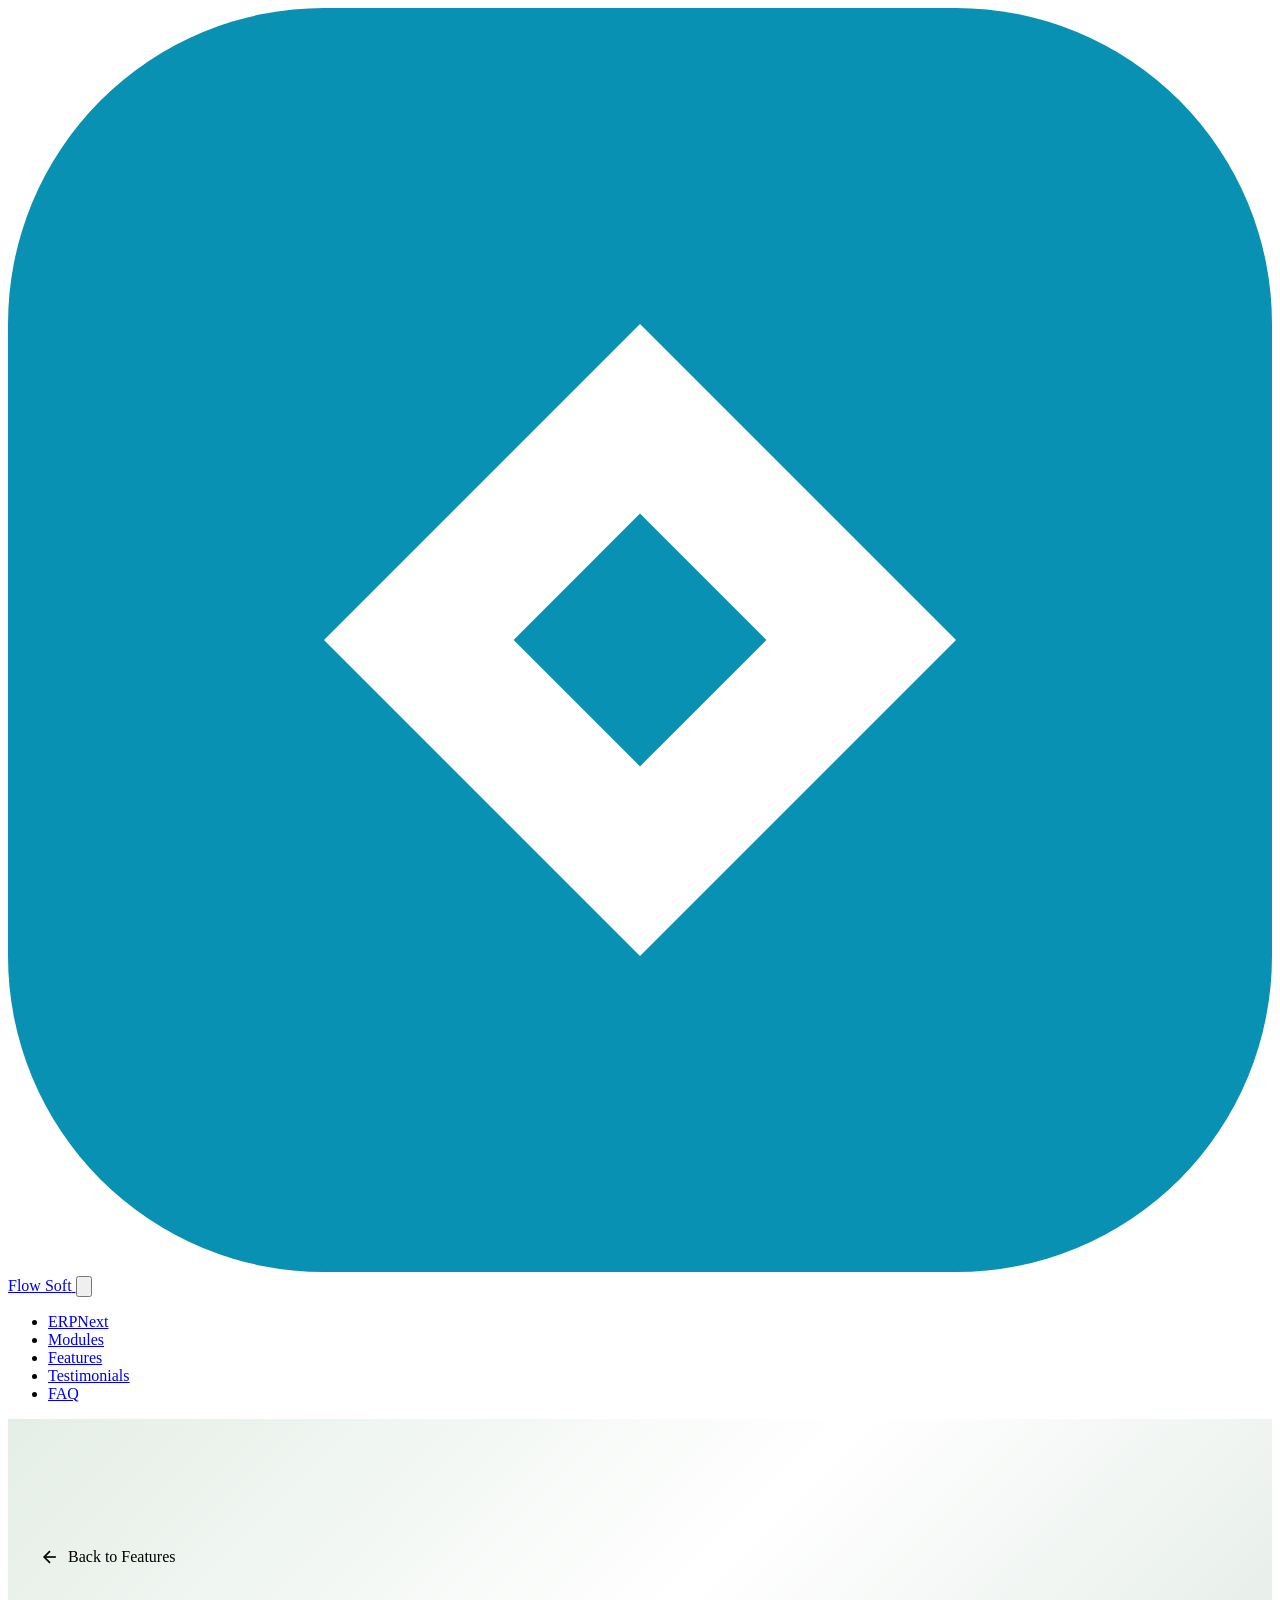
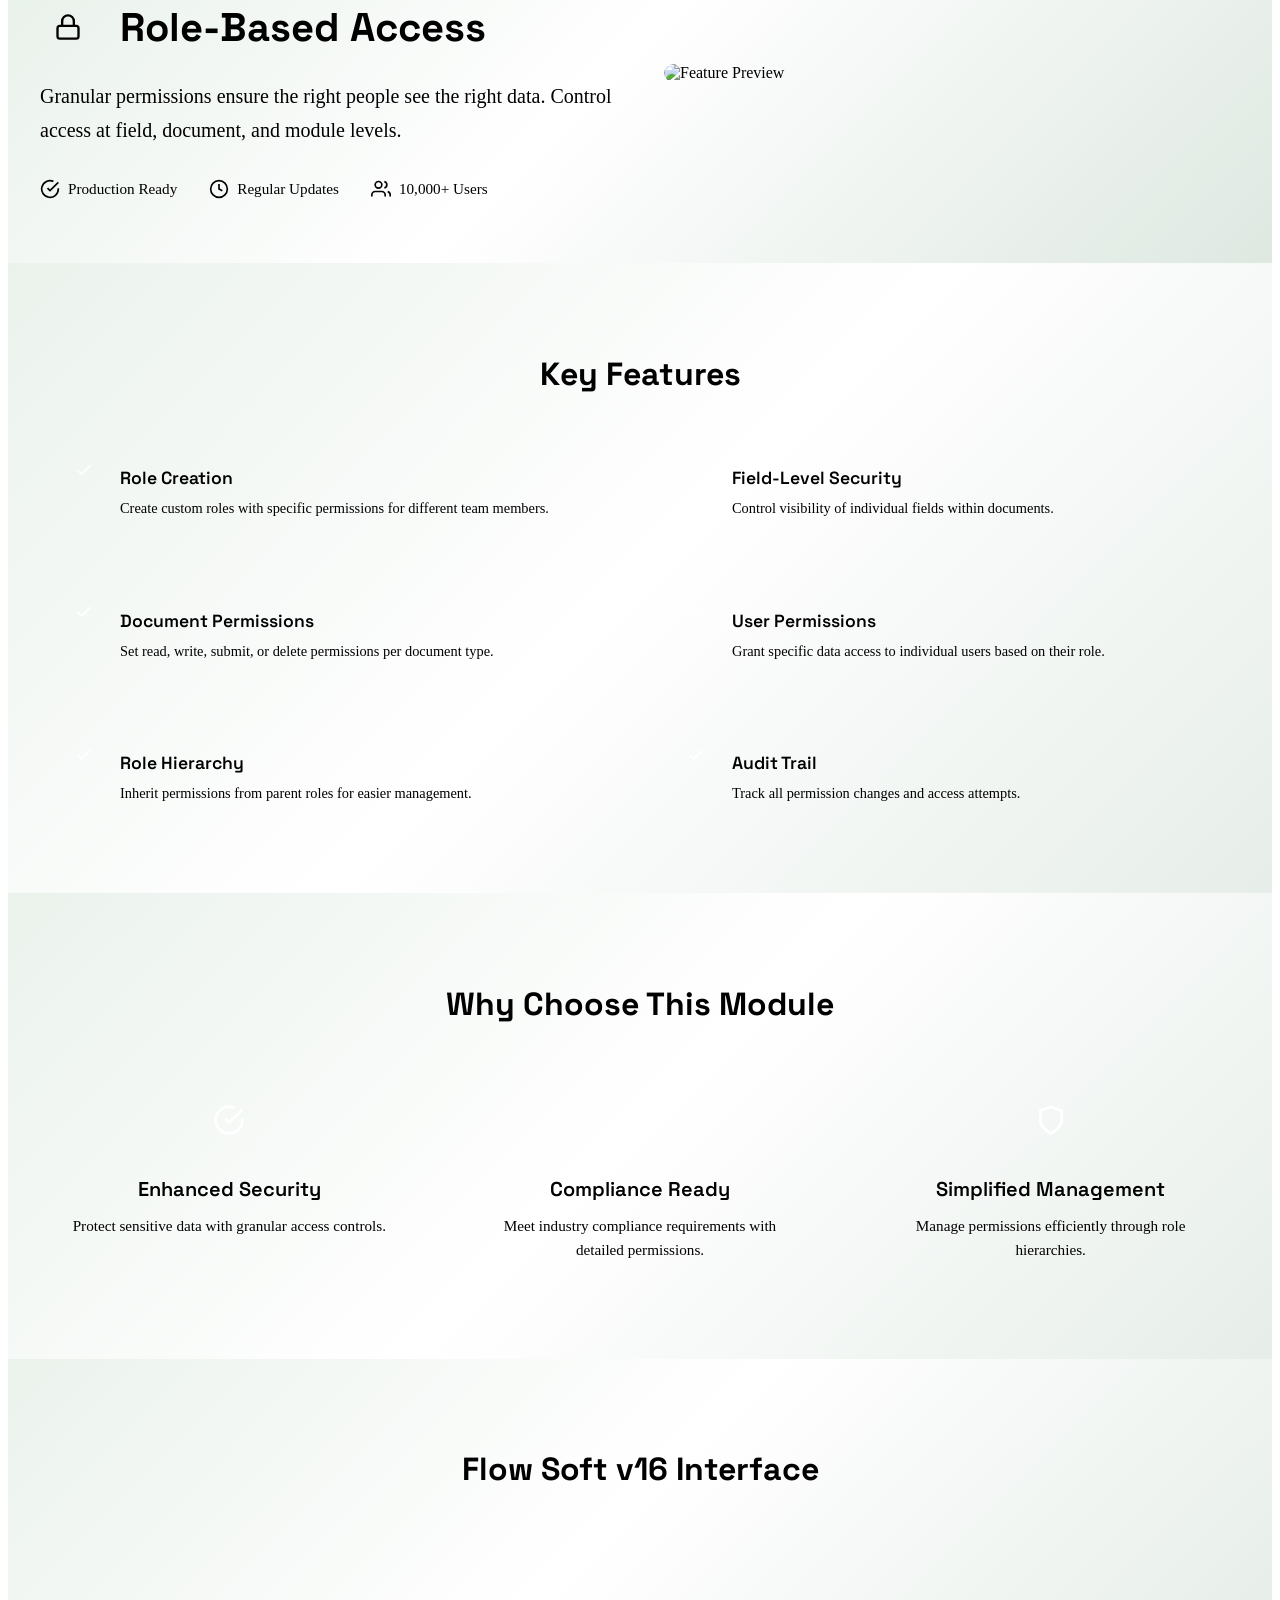
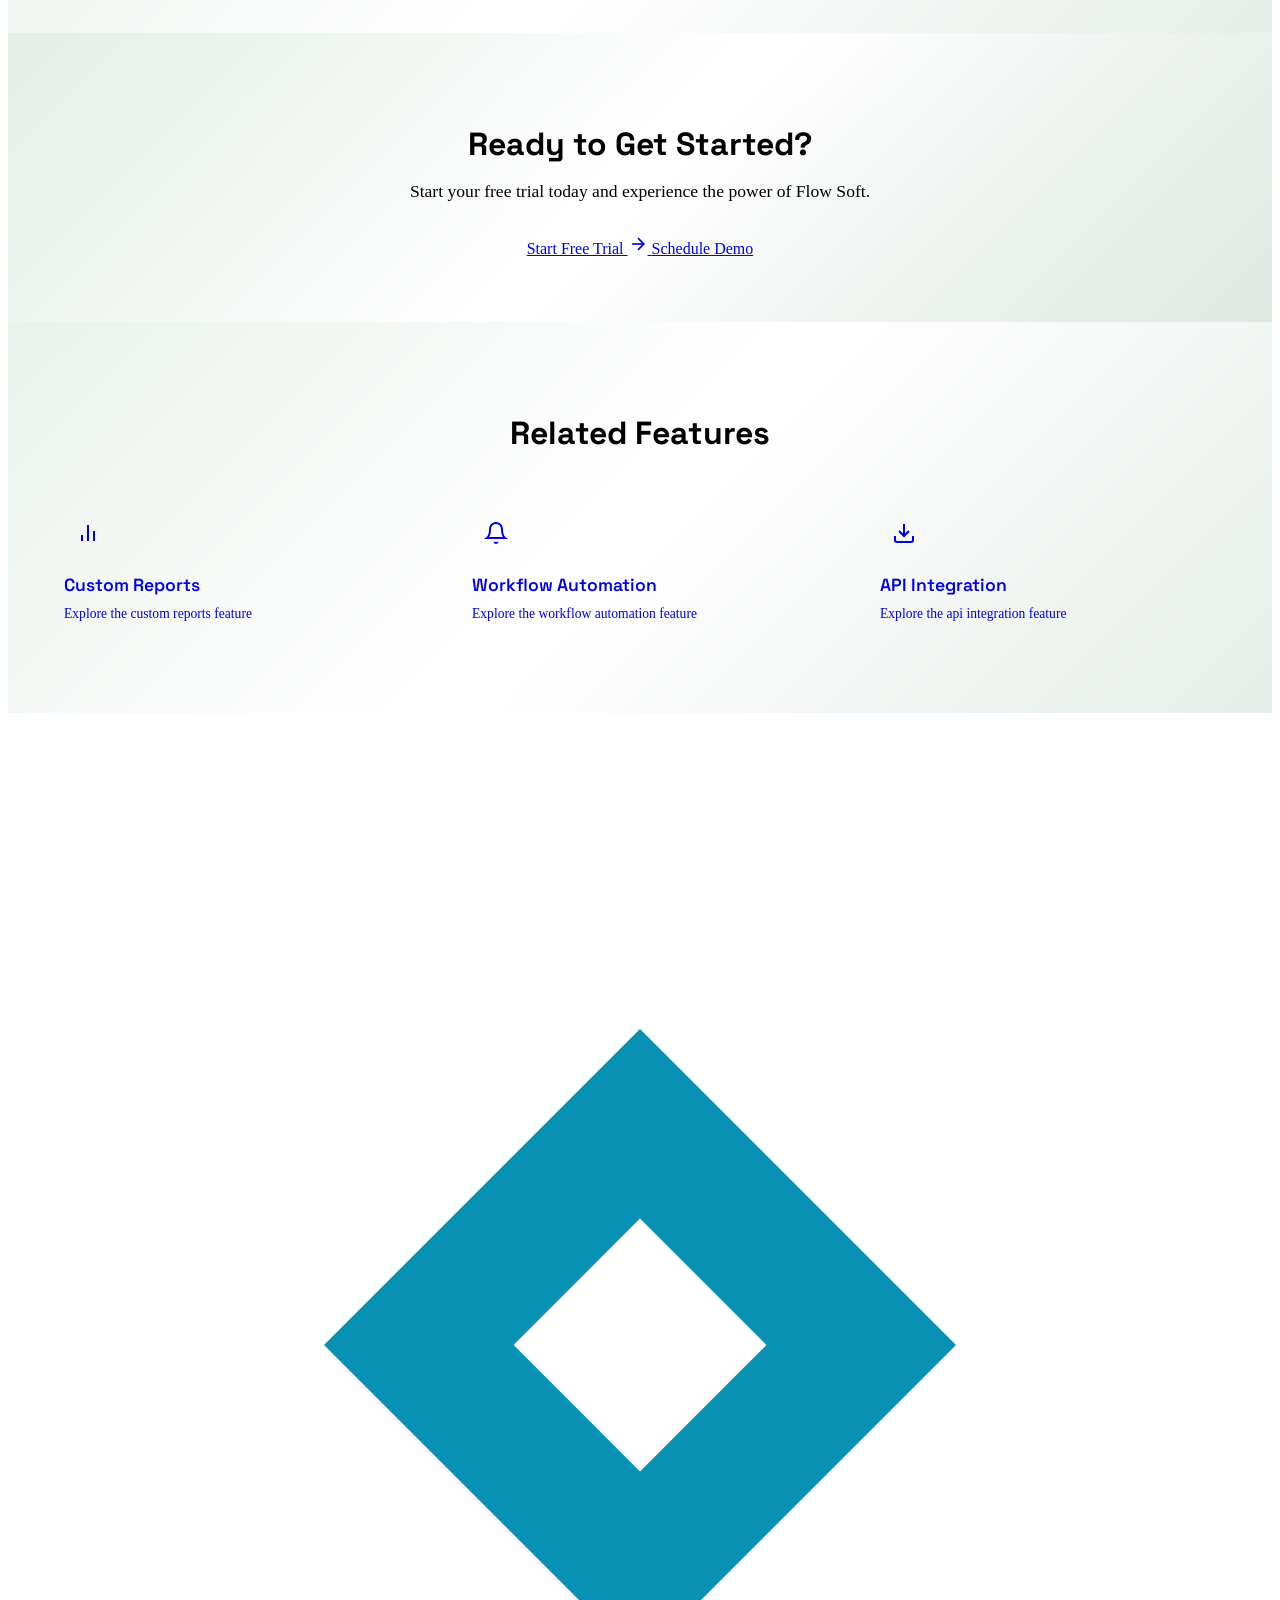
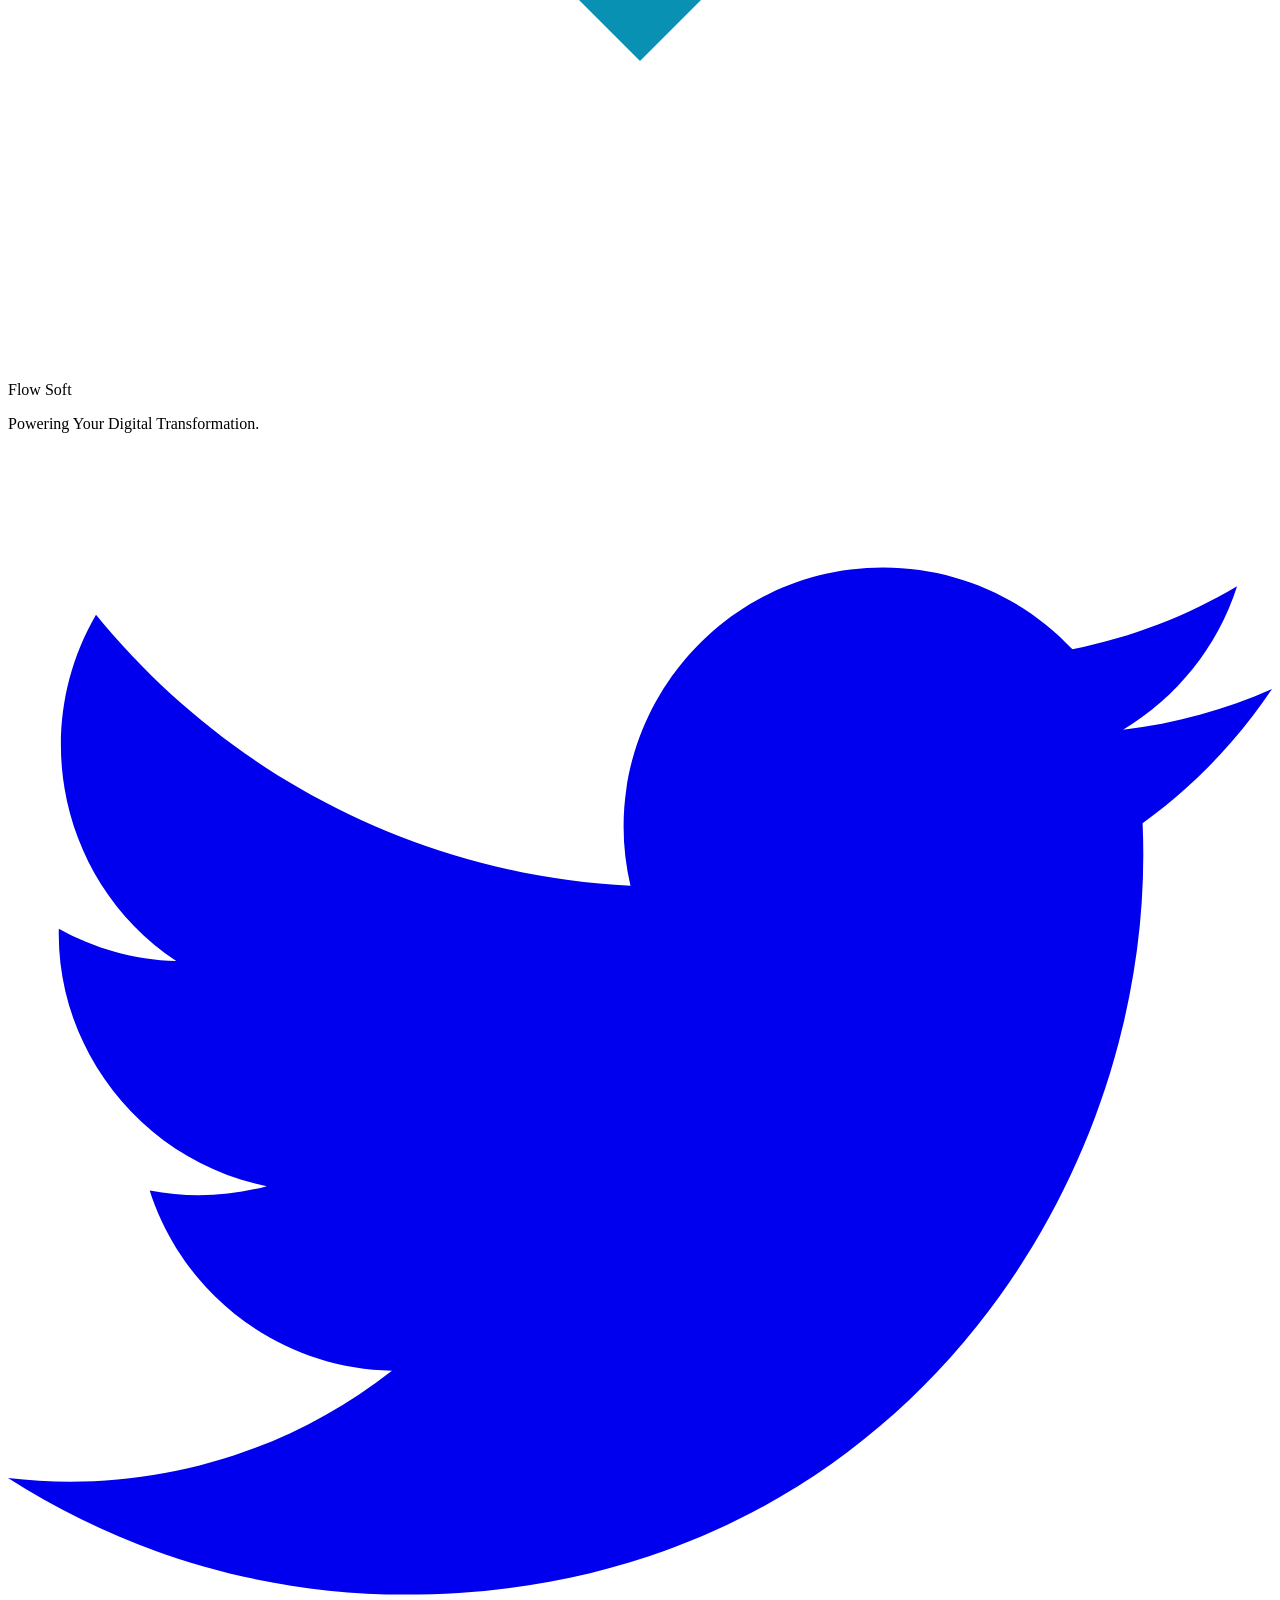
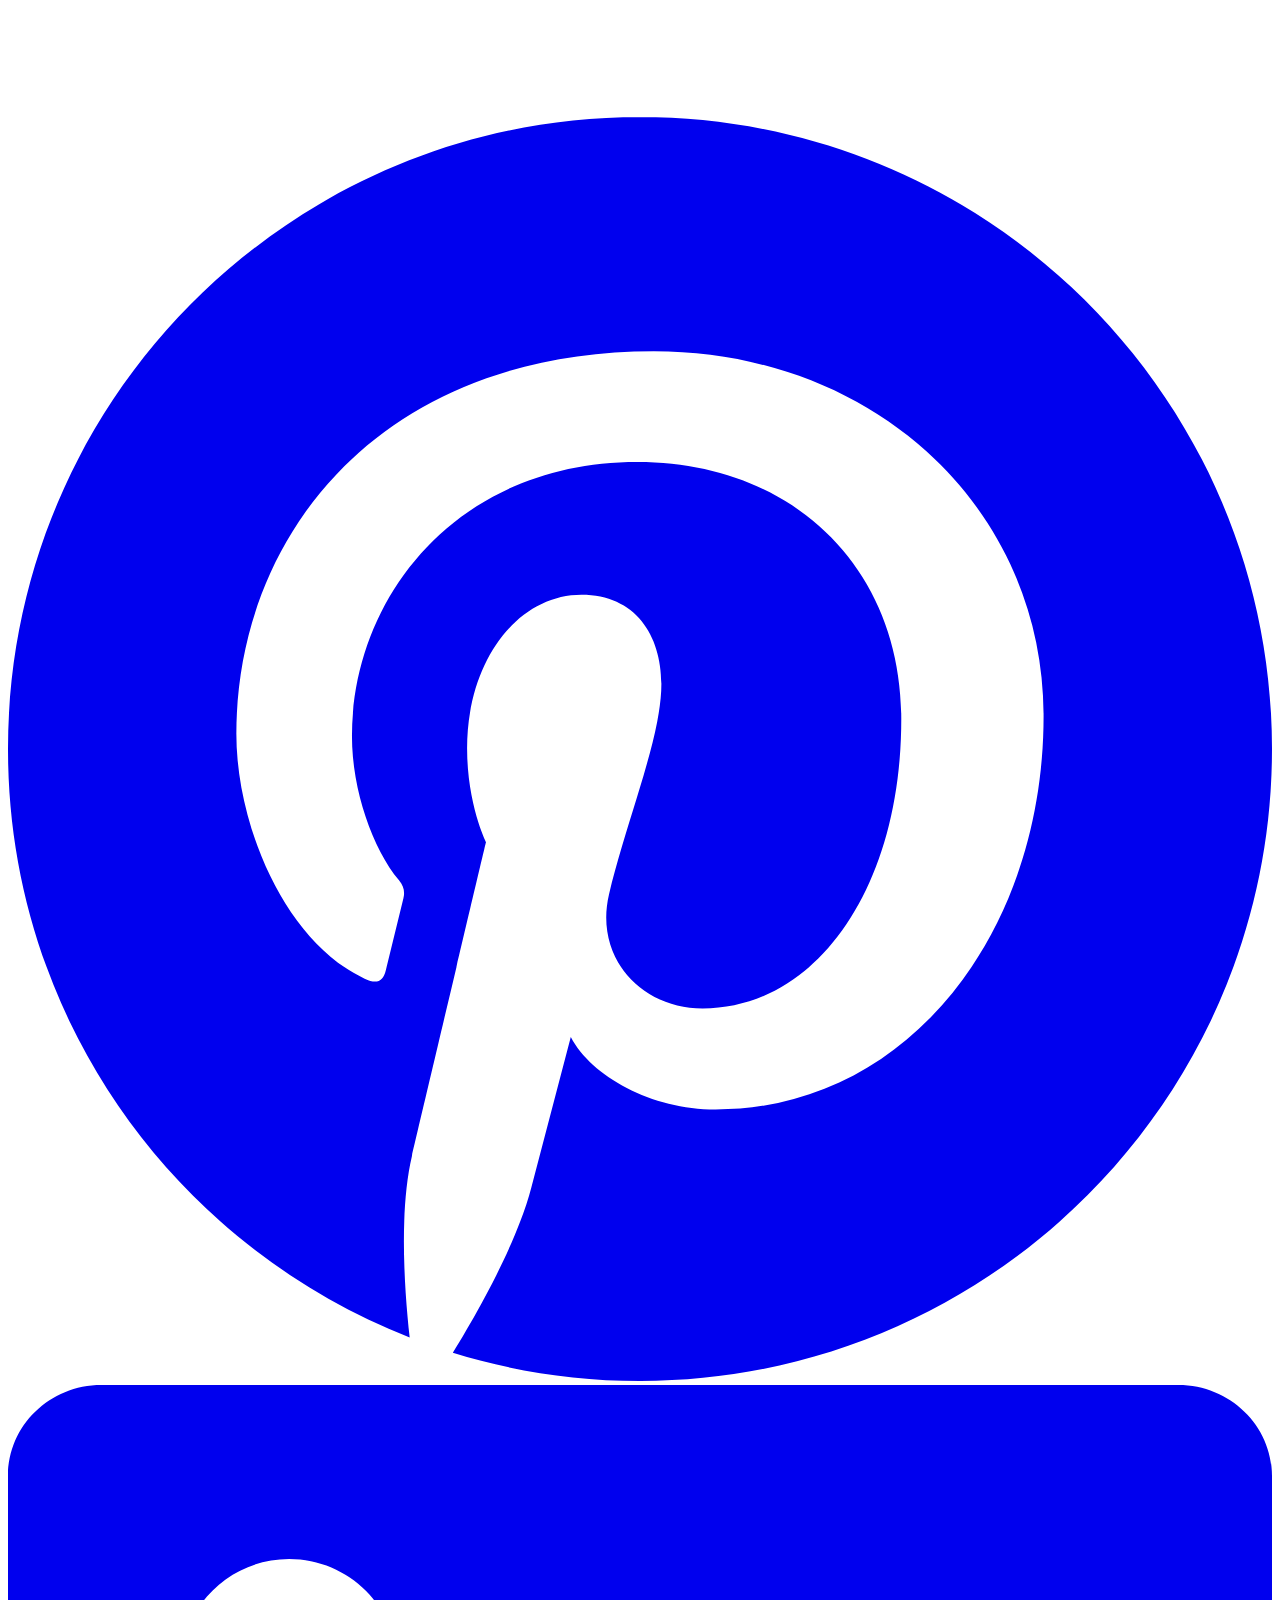
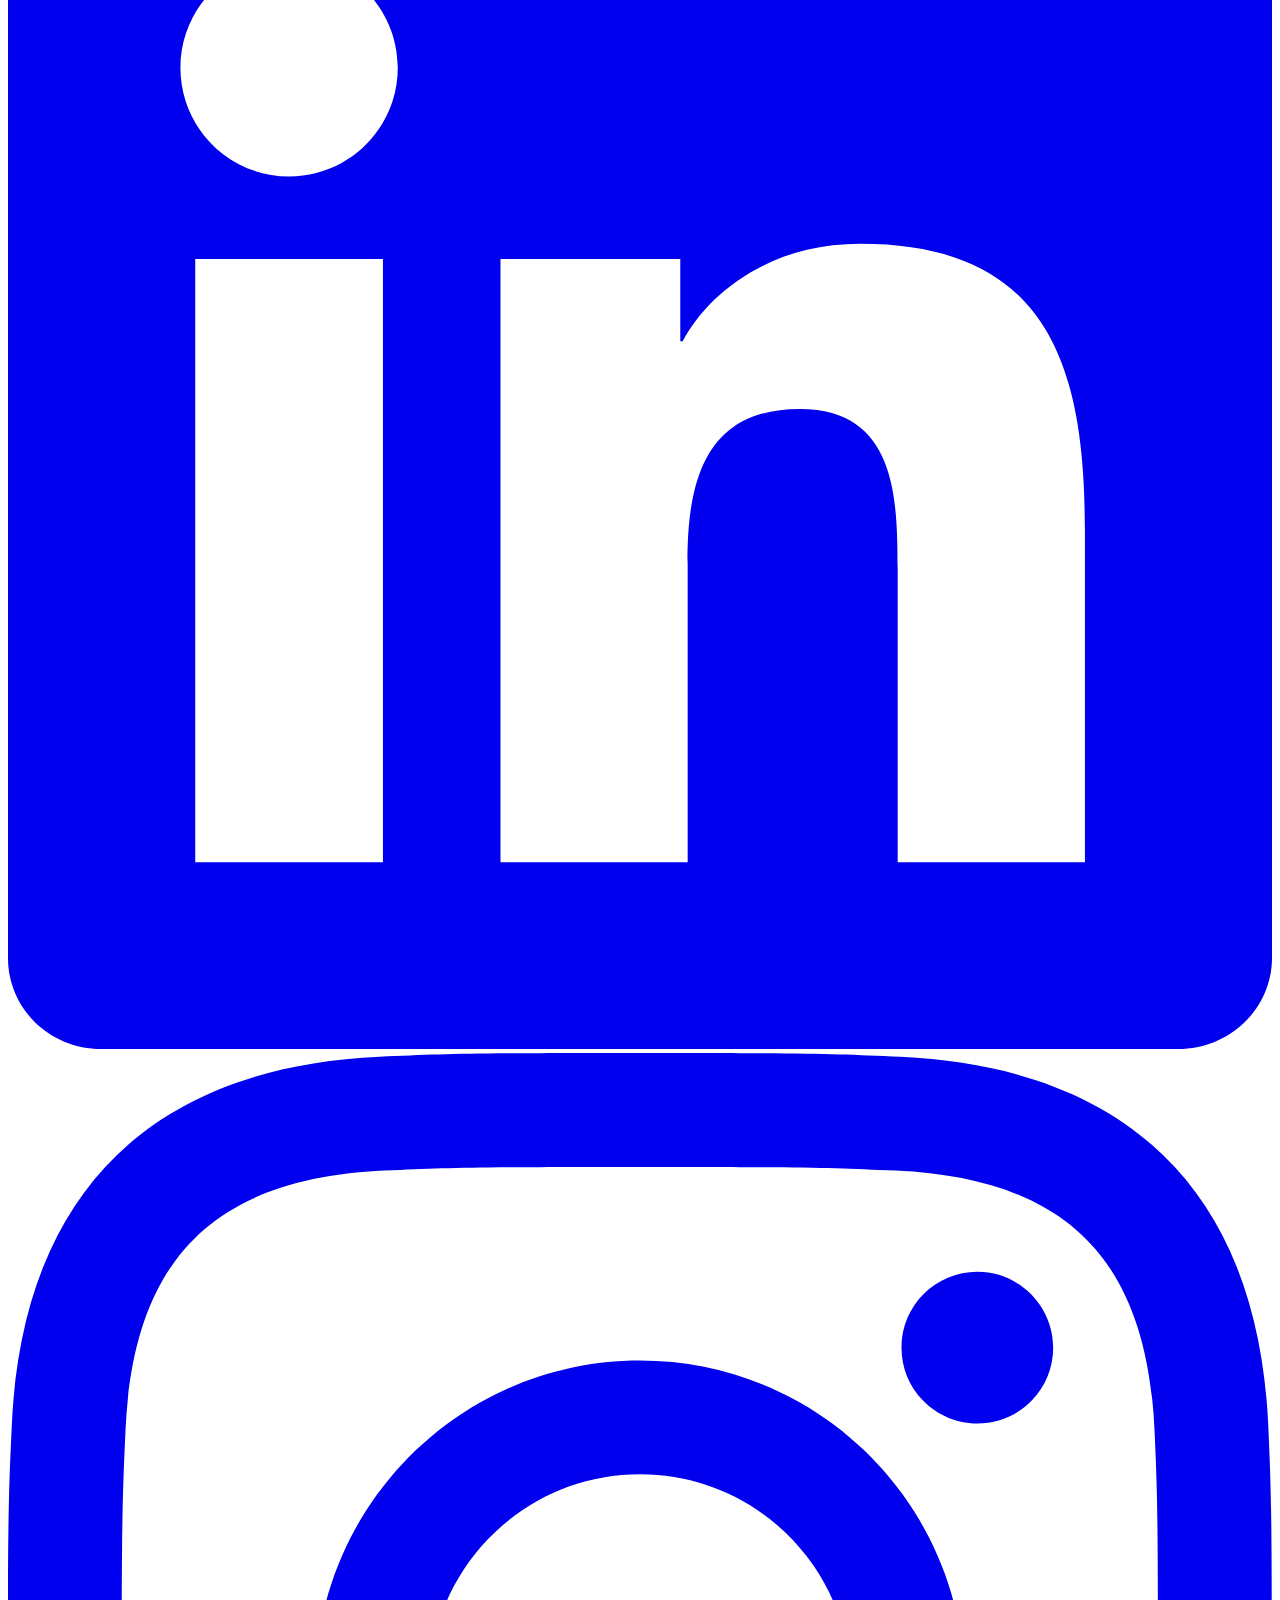
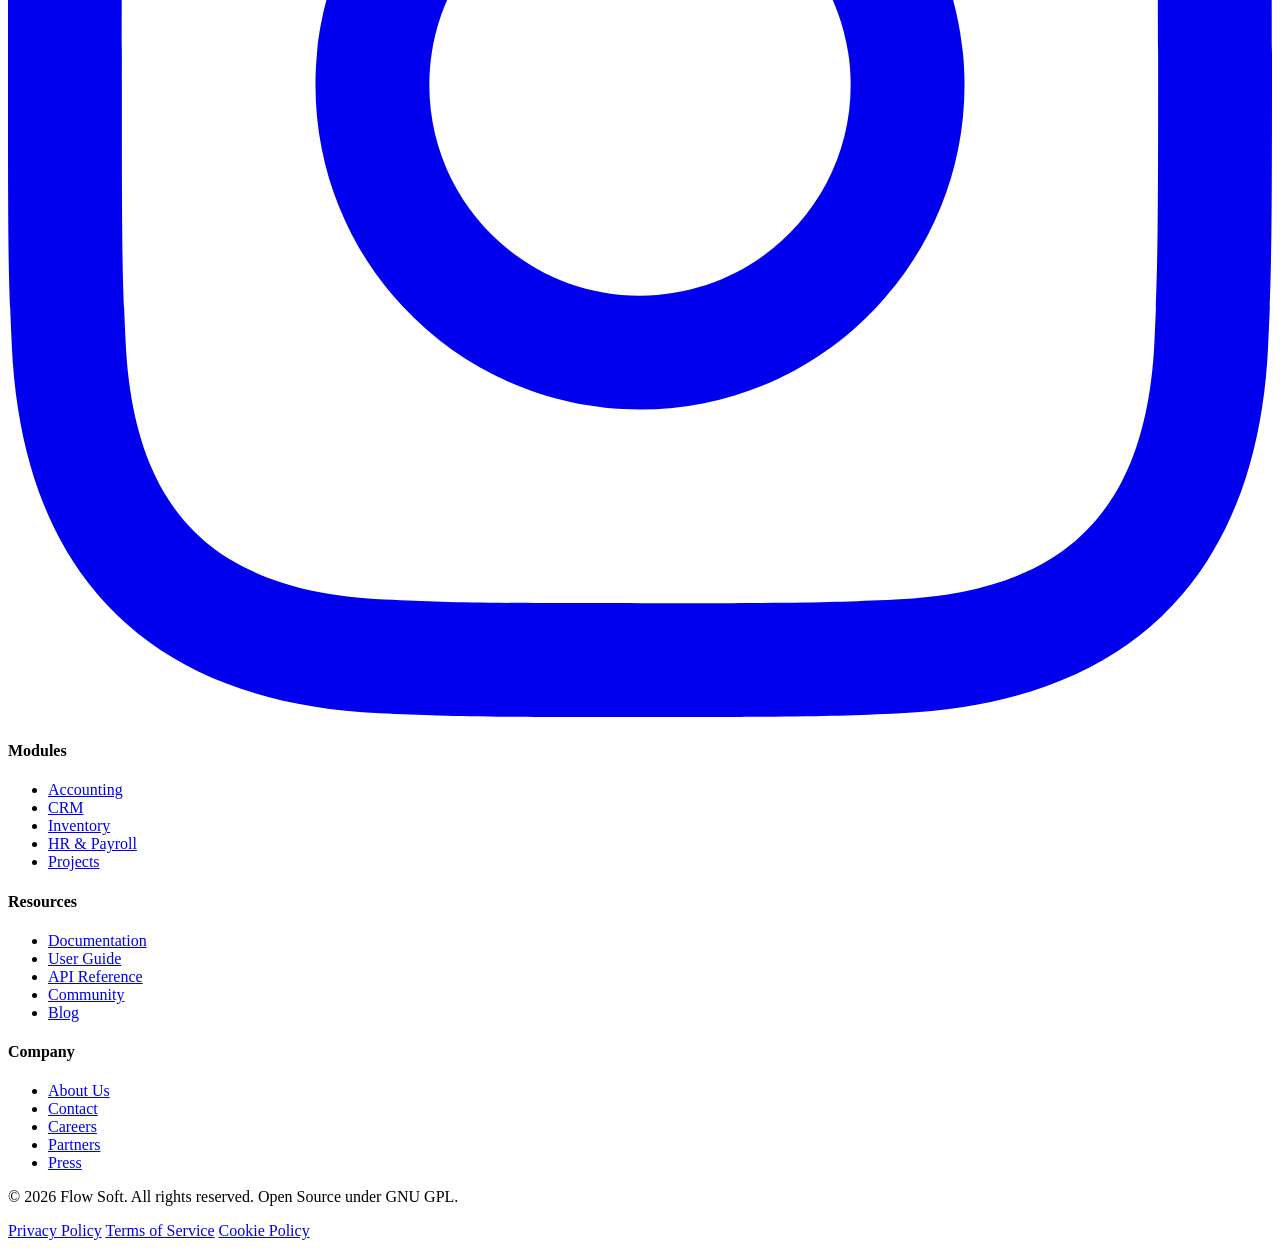
==== commit 963a7a0c: "Add subscription pricing page with Base/Medium/Enterprise plans" ====
--- a/feature-detail.html
+++ b/feature-detail.html
@@ -3,7 +3,7 @@
 <head>
     <meta charset="UTF-8">
     <meta name="viewport" content="width=device-width, initial-scale=1.0, maximum-scale=1.0, user-scalable=no">
-    <title>FlowERP - Feature Details</title>
+    <title>ERPNext - Feature Details</title>
     <link rel="preconnect" href="https://fonts.googleapis.com">
     <link rel="preconnect" href="https://fonts.gstatic.com" crossorigin>
     <link rel="stylesheet" href="https://fonts.googleapis.com/css2?family=Plus+Jakarta+Sans:wght@400;500;600;700;800&family=Space+Grotesk:wght@500;600;700&display=swap">
@@ -756,7 +756,7 @@
                 <path d="M10 20L20 10L30 20L20 30L10 20Z" fill="white"/>
                 <path d="M20 16L24 20L20 24L16 20L20 16Z" fill="#0891b2"/>
             </svg>
-            <span>Flowsoft</span>
+            <span>Flow Soft</span>
         </a>
         <button class="nav-toggle" aria-label="Toggle menu">
             <svg class="icon-hamburger" viewBox="0 0 24 24" fill="none" stroke="currentColor" stroke-width="2">
@@ -770,7 +770,7 @@
             </svg>
         </button>
         <ul class="nav-links">
-            <li><a href="/home#hero">FlowERP</a></li>
+            <li><a href="/home#hero">ERPNext</a></li>
             <li><a href="/home#modules">Modules</a></li>
             <li><a href="/home#features" class="active">Features</a></li>
             <li><a href="/home#testimonials">Testimonials</a></li>
@@ -911,7 +911,7 @@
                         <path d="M10 20L20 10L30 20L20 30L10 20Z" fill="#0891b2"/>
                         <path d="M20 16L24 20L20 24L16 20L20 16Z" fill="white"/>
                     </svg>
-                    <span>Flowsoft</span>
+                    <span>Flow Soft</span>
                 </div>
                 <p>Powering Your Digital Transformation.</p>
                 <div class="footer-social">
@@ -969,7 +969,7 @@
             </div>
         </div>
         <div class="footer-bottom">
-            <p>&copy; 2026 Flowsoft. All rights reserved. Open Source under GNU GPL.</p>
+            <p>&copy; 2026 Flow Soft. All rights reserved. Open Source under GNU GPL.</p>
             <div class="footer-bottom-links">
                 <a href="#">Privacy Policy</a>
                 <a href="#">Terms of Service</a>
